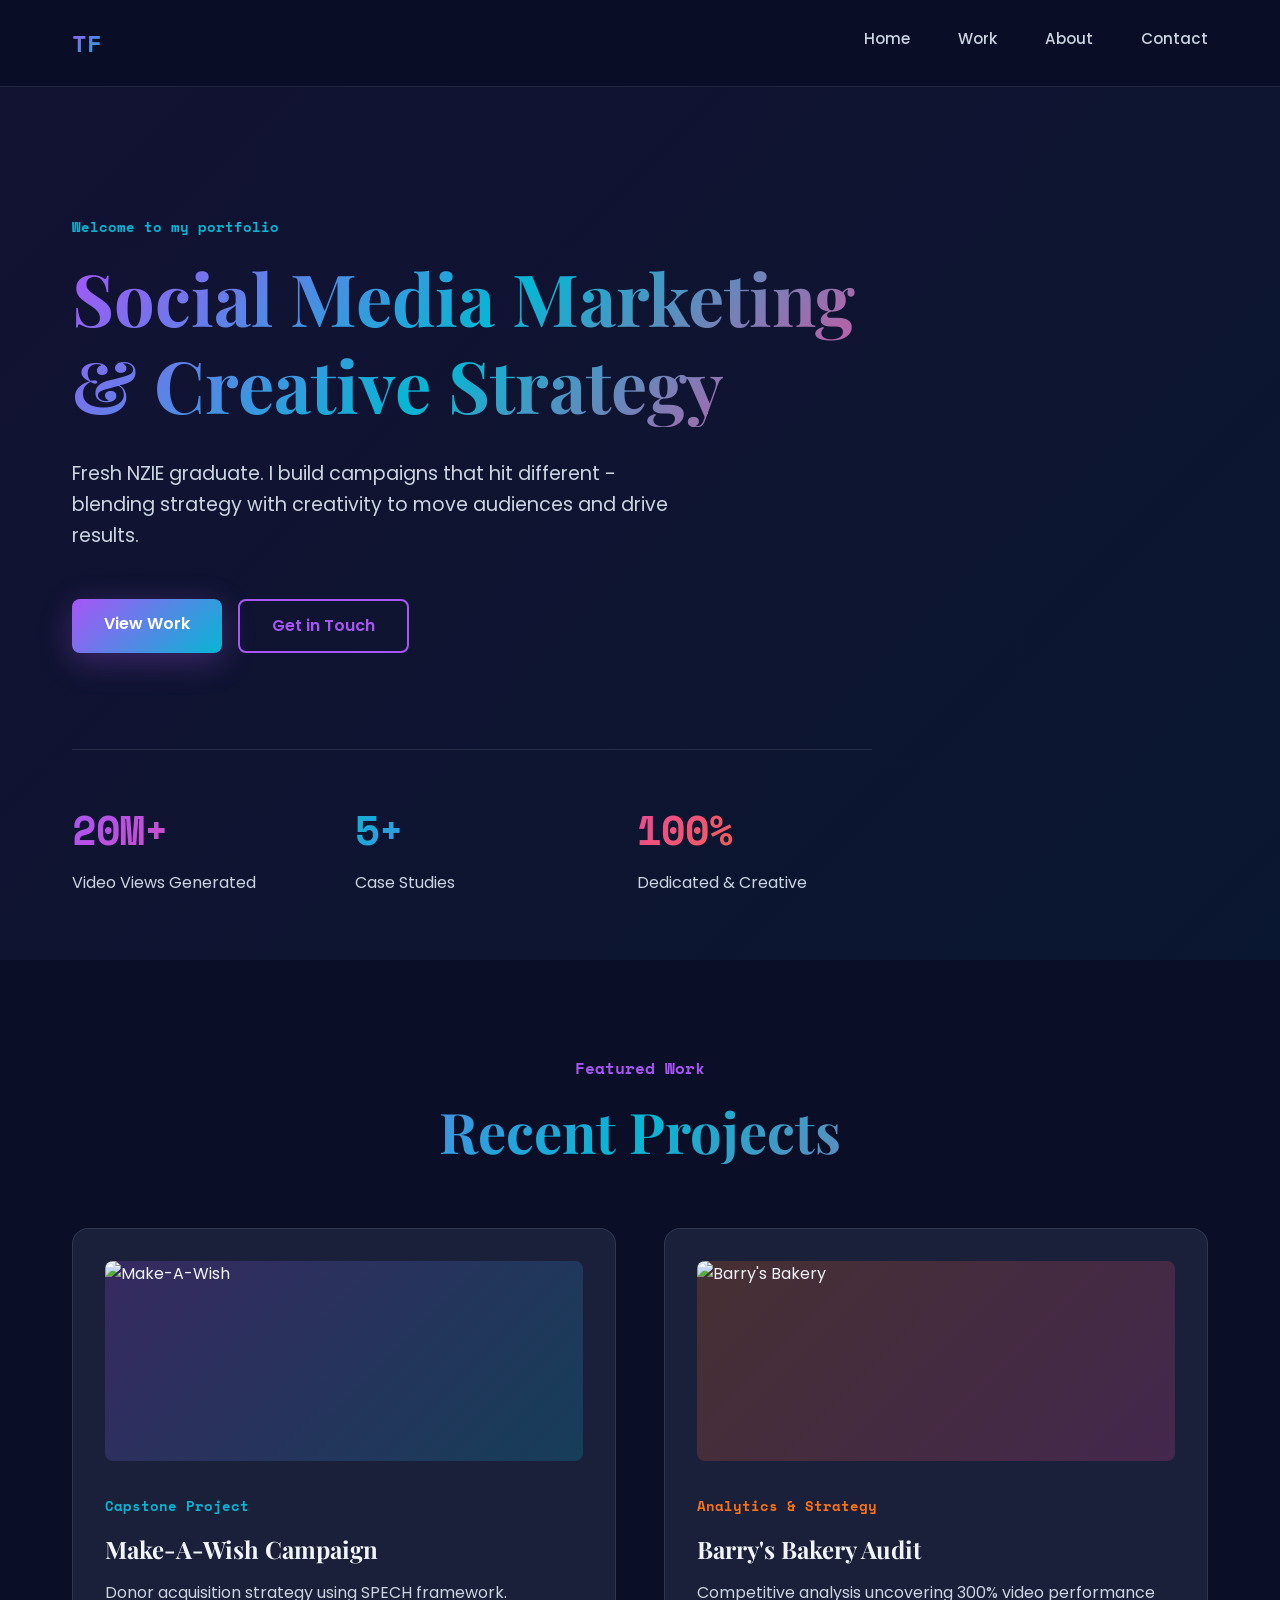
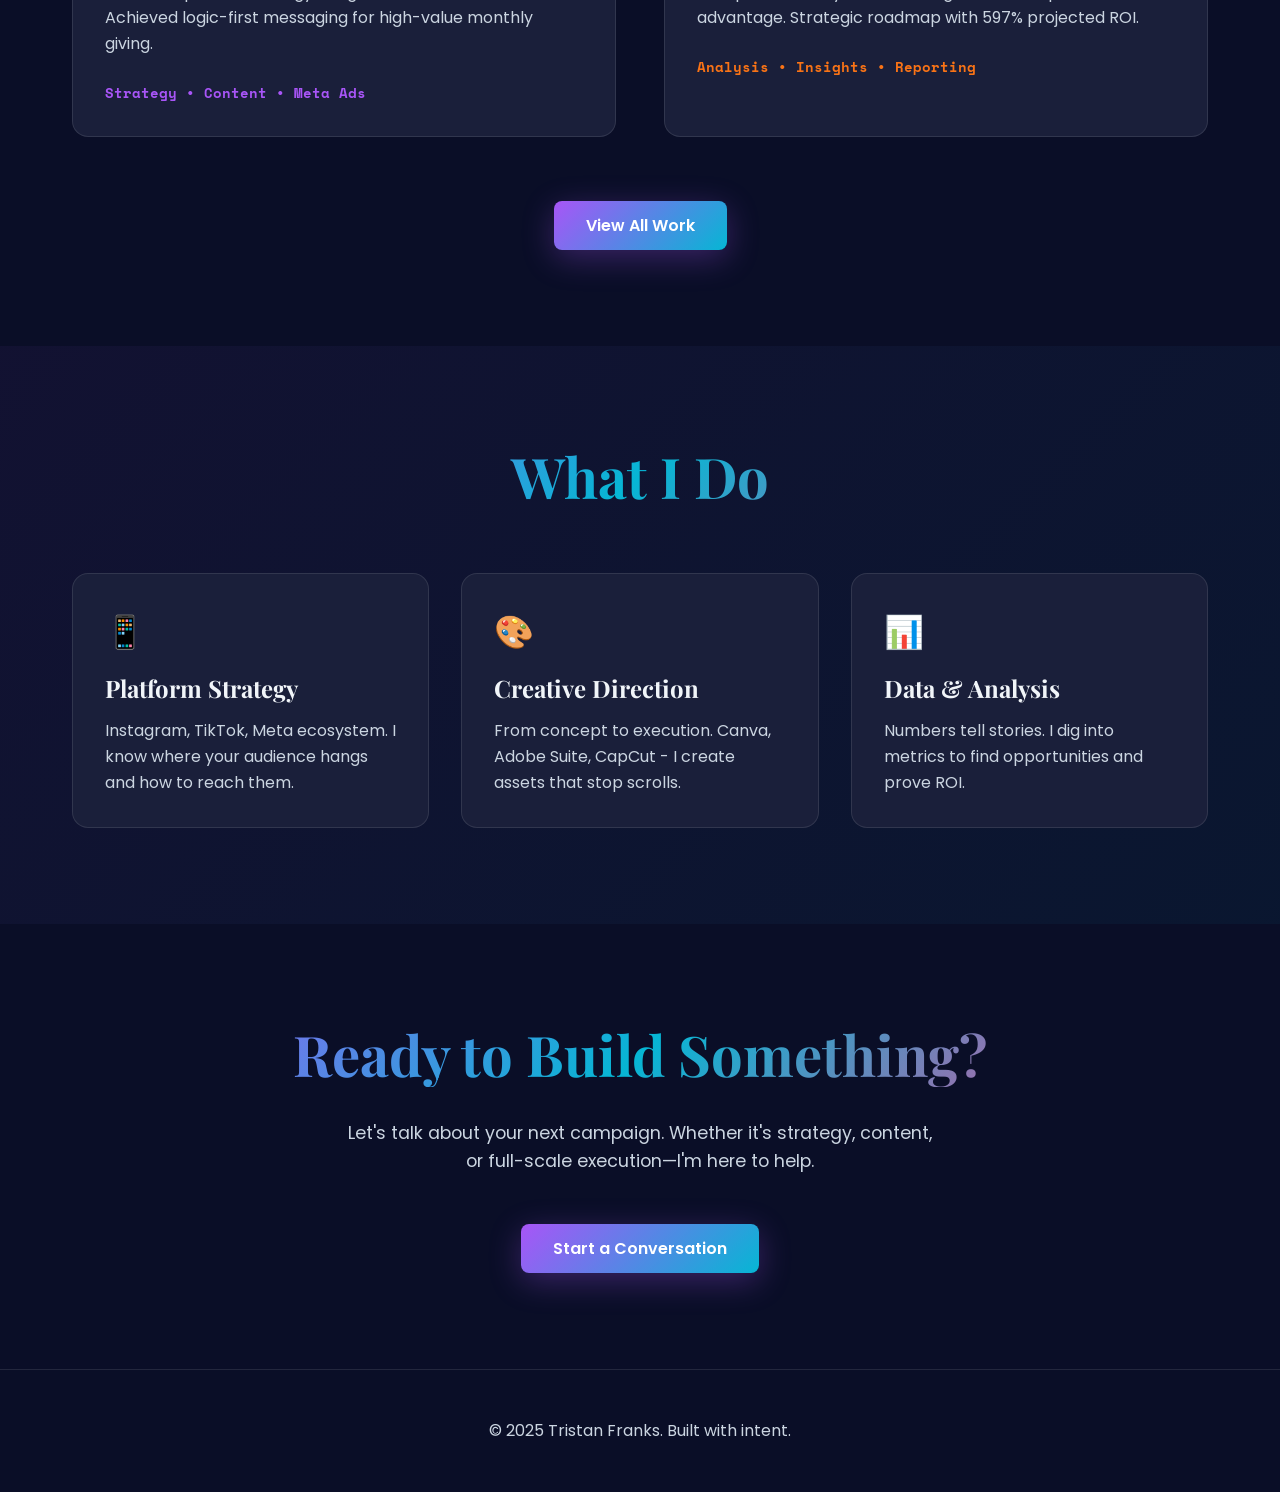
==== index.html @ c249c8f6 "Add files via upload" ====
<!DOCTYPE html>
<html lang="en">
<head>
    <meta charset="UTF-8">
    <meta name="viewport" content="width=device-width, initial-scale=1.0">
    <title>Tristan Franks | Social Media Marketing</title>
    <link rel="stylesheet" href="style.css">
</head>
<body>
    <!-- Navigation -->
    <nav>
        <div class="container">
            <a href="index.html" class="logo">TF</a>
            <ul>
                <li>
                    <a href="index.html">Home</a>
                    <ul class="dropdown">
                        <li><a href="index.html#featured">Featured Work</a></li>
                        <li><a href="index.html#skills">What I Do</a></li>
                    </ul>
                </li>
                <li>
                    <a href="portfolio.html">Work</a>
                    <ul class="dropdown">
                        <li><a href="portfolio.html#maaw">Make-A-Wish</a></li>
                        <li><a href="portfolio.html#barrys">Barry's Bakery</a></li>
                        <li><a href="portfolio.html#design">Design Work</a></li>
                    </ul>
                </li>
                <li>
                    <a href="about.html">About</a>
                    <ul class="dropdown">
                        <li><a href="about.html#whoistristan">Who I Am</a></li>
                        <li><a href="about.html#skills">Skills & Tools</a></li>
                        <li><a href="about.html#background">Background</a></li>
                    </ul>
                </li>
                <li><a href="contact.html">Contact</a></li>
            </ul>
        </div>
    </nav>

    <!-- Hero Section -->
    <section class="hero">
        <div class="container">
            <div class="hero-content">
                <div class="fade-in">
                    <p class="mono" style="color: var(--accent-cyan); margin-bottom: 1rem; font-size: 0.9rem;">Welcome to my portfolio</p>
                    <h1 class="gradient-text" style="margin-bottom: 2rem;">
                        Social Media Marketing<br>& Creative Strategy
                    </h1>
                </div>
                
                <div class="fade-in" style="animation-delay: 0.2s;">
                    <p style="font-size: 1.2rem; color: var(--text-secondary); max-width: 600px; margin-bottom: 3rem;">
                        Fresh NZIE graduate. I build campaigns that hit different - blending strategy with creativity to move audiences and drive results.
                    </p>
                </div>

                <div class="fade-in" style="animation-delay: 0.4s;">
                    <div style="display: flex; gap: 1rem;">
                        <a href="portfolio.html" class="btn btn-primary">View Work</a>
                        <a href="contact.html" class="btn btn-secondary">Get in Touch</a>
                    </div>
                </div>

                <div class="hero-stats" style="margin-top: 6rem; display: grid; grid-template-columns: repeat(3, 1fr); gap: 3rem; padding-top: 3rem; border-top: 1px solid var(--border-color);">
                    <div>
                        <p class="mono" style="font-size: 2.5rem; background: linear-gradient(135deg, var(--accent-purple), var(--accent-pink)); -webkit-background-clip: text; -webkit-text-fill-color: transparent; background-clip: text;">20M+</p>
                        <p style="color: var(--text-secondary); margin-top: 0.5rem;">Video Views Generated</p>
                    </div>
                    <div>
                        <p class="mono" style="font-size: 2.5rem; background: linear-gradient(135deg, var(--accent-cyan), var(--accent-purple)); -webkit-background-clip: text; -webkit-text-fill-color: transparent; background-clip: text;">5+</p>
                        <p style="color: var(--text-secondary); margin-top: 0.5rem;">Case Studies</p>
                    </div>
                    <div>
                        <p class="mono" style="font-size: 2.5rem; background: linear-gradient(135deg, var(--accent-pink), var(--accent-orange)); -webkit-background-clip: text; -webkit-text-fill-color: transparent; background-clip: text;">100%</p>
                        <p style="color: var(--text-secondary); margin-top: 0.5rem;">Dedicated & Creative</p>
                    </div>
                </div>
            </div>
        </div>
    </section>

    <!-- Featured Work -->
    <section class="featured" id="featured">
        <div class="container">
            <div style="text-align: center; margin-bottom: 4rem;">
                <p class="mono" style="color: var(--accent-purple); margin-bottom: 1rem;">Featured Work</p>
                <h2 class="gradient-text">Recent Projects</h2>
            </div>

            <div class="grid grid-2" style="gap: 3rem;">
                <!-- Make-A-Wish Card -->
                <a href="portfolio.html" class="card work-card" style="text-decoration: none; color: inherit; cursor: pointer;">
                    <div style="width: 100%; height: 200px; background: linear-gradient(135deg, rgba(168, 85, 247, 0.2), rgba(6, 182, 212, 0.2)); border-radius: 0.5rem; margin-bottom: 2rem; display: flex; align-items: center; justify-content: center;">
                        <img src="https://i.imgur.com/dG0me8z.jpg" alt="Make-A-Wish" style="width: 100%; height: 100%; object-fit: cover; border-radius: 0.5rem;">
                    </div>
                    <span class="mono" style="color: var(--accent-cyan); font-size: 0.9rem;">Capstone Project</span>
                    <h3 style="margin: 1rem 0;">Make-A-Wish Campaign</h3>
                    <p style="color: var(--text-secondary); margin-bottom: 1.5rem;">Donor acquisition strategy using SPECH framework. Achieved logic-first messaging for high-value monthly giving.</p>
                    <p class="mono" style="color: var(--accent-purple); font-size: 0.9rem;">Strategy • Content • Meta Ads</p>
                </a>

                <!-- Barry's Bakery Card -->
                <a href="portfolio.html" class="card work-card" style="text-decoration: none; color: inherit; cursor: pointer;">
                    <div style="width: 100%; height: 200px; background: linear-gradient(135deg, rgba(249, 115, 22, 0.2), rgba(236, 72, 153, 0.2)); border-radius: 0.5rem; margin-bottom: 2rem; display: flex; align-items: center; justify-content: center;">
                        <img src="https://i.imgur.com/HfCB7Vl.jpg" alt="Barry's Bakery" style="width: 100%; height: 100%; object-fit: cover; border-radius: 0.5rem;">
                    </div>
                    <span class="mono" style="color: var(--accent-orange); font-size: 0.9rem;">Analytics & Strategy</span>
                    <h3 style="margin: 1rem 0;">Barry's Bakery Audit</h3>
                    <p style="color: var(--text-secondary); margin-bottom: 1.5rem;">Competitive analysis uncovering 300% video performance advantage. Strategic roadmap with 597% projected ROI.</p>
                    <p class="mono" style="color: var(--accent-orange); font-size: 0.9rem;">Analysis • Insights • Reporting</p>
                </a>
            </div>

            <div style="text-align: center; margin-top: 4rem;">
                <a href="portfolio.html" class="btn btn-primary">View All Work</a>
            </div>
        </div>
    </section>

    <!-- Skills Preview -->
    <section class="skills-preview" id="skills">
        <div class="container">
            <h2 class="gradient-text" style="margin-bottom: 4rem; text-align: center;">What I Do</h2>
            
            <div class="grid grid-3" style="gap: 2rem;">
                <div class="card">
                    <p class="mono" style="color: var(--accent-purple); margin-bottom: 1rem; font-size: 2rem;">📱</p>
                    <h3>Platform Strategy</h3>
                    <p style="color: var(--text-secondary); margin-top: 1rem;">Instagram, TikTok, Meta ecosystem. I know where your audience hangs and how to reach them.</p>
                </div>
                <div class="card">
                    <p class="mono" style="color: var(--accent-cyan); margin-bottom: 1rem; font-size: 2rem;">🎨</p>
                    <h3>Creative Direction</h3>
                    <p style="color: var(--text-secondary); margin-top: 1rem;">From concept to execution. Canva, Adobe Suite, CapCut - I create assets that stop scrolls.</p>
                </div>
                <div class="card">
                    <p class="mono" style="color: var(--accent-pink); margin-bottom: 1rem; font-size: 2rem;">📊</p>
                    <h3>Data & Analysis</h3>
                    <p style="color: var(--text-secondary); margin-top: 1rem;">Numbers tell stories. I dig into metrics to find opportunities and prove ROI.</p>
                </div>
            </div>
        </div>
    </section>

    <!-- CTA Section -->
    <section class="cta" style="padding: 6rem 0;">
        <div class="container" style="text-align: center;">
            <h2 class="gradient-text" style="margin-bottom: 2rem;">Ready to Build Something?</h2>
            <p style="font-size: 1.1rem; color: var(--text-secondary); margin-bottom: 3rem; max-width: 600px; margin-left: auto; margin-right: auto;">
                Let's talk about your next campaign. Whether it's strategy, content, or full-scale execution—I'm here to help.
            </p>
            <a href="contact.html" class="btn btn-primary">Start a Conversation</a>
        </div>
    </section>

    <!-- Footer -->
    <footer style="border-top: 1px solid var(--border-color); padding: 3rem 0; text-align: center; color: var(--text-secondary);">
        <div class="container">
            <p>© 2025 Tristan Franks. Built with intent.</p>
        </div>
    </footer>

    <style>
        .hero {
            padding: 8rem 0 4rem;
        }

        .hero-content {
            max-width: 800px;
        }

        .work-card {
            transition: all 0.3s ease;
        }

        .work-card:hover {
            transform: translateY(-12px);
        }

        /* Dropdown menu styling */
        nav ul > li {
            position: relative;
            padding-bottom: 0.5rem;
        }

        nav .dropdown {
            position: absolute;
            top: 100%;
            left: 0;
            background: var(--dark-secondary);
            border: 1px solid var(--border-color);
            border-radius: 0.5rem;
            width: 150px;
            list-style: none;
            padding: 0;
            margin: 0;
            opacity: 0;
            visibility: hidden;
            transition: all 0.3s ease;
            z-index: 100;
            pointer-events: none;
            display: flex !important;
            flex-direction: column !important;
            gap: 0 !important;
            line-height: 1;
        }

        nav .dropdown li {
            display: block !important;
            width: 100% !important;
            margin: 0 !important;
            padding: 0 !important;
        }

        nav ul > li:hover .dropdown {
            opacity: 1;
            visibility: visible;
            pointer-events: auto;
        }

        nav .dropdown a {
            display: block;
            margin: 0;
            line-height: 1;
            padding: 0.35rem 0.75rem;
            color: var(--text-secondary);
            text-decoration: none;
            transition: all 0.3s ease;
            font-size: 0.9rem;
        }

        nav .dropdown a:hover {
            color: var(--text-primary);
            background: rgba(168, 85, 247, 0.1);
            padding-left: 1rem;
        }

        @media (max-width: 768px) {
            .hero {
                padding: 4rem 0 2rem;
            }

            .hero-stats {
                grid-template-columns: 1fr !important;
            }
        }
    </style>
</body>
</html>
---- style.css ----
@import url('https://fonts.googleapis.com/css2?family=Playfair+Display:wght@400;700;900&family=Space+Mono:wght@400;700&family=Poppins:wght@300;400;500;600;700&display=swap');

* {
    margin: 0;
    padding: 0;
    box-sizing: border-box;
}

:root {
    --dark-bg: #0a0e27;
    --dark-secondary: #1a1f3a;
    --accent-purple: #a855f7;
    --accent-cyan: #06b6d4;
    --accent-pink: #ec4899;
    --accent-orange: #f97316;
    --text-primary: #f1f5f9;
    --text-secondary: #cbd5e1;
    --border-color: rgba(255, 255, 255, 0.1);
}

html {
    scroll-behavior: smooth;
}

body {
    font-family: 'Poppins', sans-serif;
    background-color: var(--dark-bg);
    color: var(--text-primary);
    line-height: 1.6;
    overflow-x: hidden;
}

/* Typography */
h1, h2, h3 {
    font-family: 'Playfair Display', serif;
    font-weight: 700;
    line-height: 1.2;
}

h1 {
    font-size: clamp(2.5rem, 8vw, 4.5rem);
}

h2 {
    font-size: clamp(2rem, 5vw, 3.5rem);
}

h3 {
    font-size: 1.5rem;
}

.mono {
    font-family: 'Space Mono', monospace;
    font-weight: 700;
}

/* Navigation */
nav {
    position: sticky;
    top: 0;
    z-index: 1000;
    background: rgba(10, 14, 39, 0.8);
    backdrop-filter: blur(10px);
    border-bottom: 1px solid var(--border-color);
    padding: 1.5rem 0;
}

nav .container {
    max-width: 1200px;
    margin: 0 auto;
    padding: 0 2rem;
    display: flex;
    justify-content: space-between;
    align-items: center;
}

.logo {
    font-family: 'Space Mono', monospace;
    font-size: 1.5rem;
    font-weight: 700;
    background: linear-gradient(135deg, var(--accent-purple), var(--accent-cyan));
    -webkit-background-clip: text;
    -webkit-text-fill-color: transparent;
    background-clip: text;
    text-decoration: none;
}

nav ul {
    display: flex;
    list-style: none;
    gap: 3rem;
}

nav a {
    color: var(--text-secondary);
    text-decoration: none;
    font-size: 0.95rem;
    font-weight: 500;
    position: relative;
    transition: color 0.3s ease;
}

nav a::after {
    content: '';
    position: absolute;
    bottom: -5px;
    left: 0;
    width: 0;
    height: 2px;
    background: var(--accent-purple);
    transition: width 0.3s ease;
}

nav a:hover {
    color: var(--text-primary);
}

nav a:hover::after {
    width: 100%;
}

.container {
    max-width: 1200px;
    margin: 0 auto;
    padding: 0 2rem;
}

/* Buttons */
.btn {
    display: inline-block;
    padding: 0.75rem 2rem;
    border-radius: 0.5rem;
    text-decoration: none;
    font-weight: 600;
    transition: all 0.3s ease;
    border: none;
    cursor: pointer;
    font-size: 1rem;
}

.btn-primary {
    background: linear-gradient(135deg, var(--accent-purple), var(--accent-cyan));
    color: white;
    box-shadow: 0 8px 32px rgba(168, 85, 247, 0.3);
}

.btn-primary:hover {
    transform: translateY(-3px);
    box-shadow: 0 12px 40px rgba(168, 85, 247, 0.4);
}

.btn-secondary {
    border: 2px solid var(--accent-purple);
    color: var(--accent-purple);
    background: transparent;
}

.btn-secondary:hover {
    background: rgba(168, 85, 247, 0.1);
}

/* Cards */
.card {
    background: var(--dark-secondary);
    border: 1px solid var(--border-color);
    border-radius: 1rem;
    padding: 2rem;
    transition: all 0.3s ease;
    overflow: hidden;
    position: relative;
}

.card::before {
    content: '';
    position: absolute;
    top: 0;
    left: -100%;
    width: 100%;
    height: 100%;
    background: linear-gradient(90deg, transparent, rgba(168, 85, 247, 0.1), transparent);
    transition: left 0.5s ease;
}

.card:hover {
    border-color: var(--accent-purple);
    transform: translateY(-8px);
}

.card:hover::before {
    left: 100%;
}

.card > * {
    position: relative;
    z-index: 1;
}

/* Section Spacing */
section {
    padding: 6rem 0;
}

section:nth-child(even) {
    background: linear-gradient(135deg, rgba(168, 85, 247, 0.05), rgba(6, 182, 212, 0.05));
}

/* Gradient Text */
.gradient-text {
    background: linear-gradient(135deg, var(--accent-purple), var(--accent-cyan), var(--accent-pink));
    -webkit-background-clip: text;
    -webkit-text-fill-color: transparent;
    background-clip: text;
}

/* Animations */
@keyframes fadeInUp {
    from {
        opacity: 0;
        transform: translateY(30px);
    }
    to {
        opacity: 1;
        transform: translateY(0);
    }
}

@keyframes slideInRight {
    from {
        opacity: 0;
        transform: translateX(50px);
    }
    to {
        opacity: 1;
        transform: translateX(0);
    }
}

@keyframes float {
    0%, 100% {
        transform: translateY(0px);
    }
    50% {
        transform: translateY(-20px);
    }
}

.fade-in {
    animation: fadeInUp 0.6s ease-out forwards;
}

.slide-in {
    animation: slideInRight 0.6s ease-out forwards;
}

.float {
    animation: float 3s ease-in-out infinite;
}

/* Responsive */
@media (max-width: 768px) {
    nav ul {
        gap: 1.5rem;
    }

    h1 {
        font-size: 2.5rem;
    }

    h2 {
        font-size: 1.75rem;
    }

    section {
        padding: 3rem 0;
    }

    .container {
        padding: 0 1rem;
    }
}

/* Utilities */
.text-center {
    text-align: center;
}

.mt-4 {
    margin-top: 2rem;
}

.mt-6 {
    margin-top: 4rem;
}

.mb-4 {
    margin-bottom: 2rem;
}

.mb-6 {
    margin-bottom: 4rem;
}

.gap-2 {
    gap: 1rem;
}

.gap-4 {
    gap: 2rem;
}

.flex {
    display: flex;
}

.flex-col {
    flex-direction: column;
}

.items-center {
    align-items: center;
}

.justify-center {
    justify-content: center;
}

.justify-between {
    justify-content: space-between;
}

.grid {
    display: grid;
}

.grid-2 {
    grid-template-columns: repeat(auto-fit, minmax(300px, 1fr));
}

.grid-3 {
    grid-template-columns: repeat(auto-fit, minmax(250px, 1fr));
}
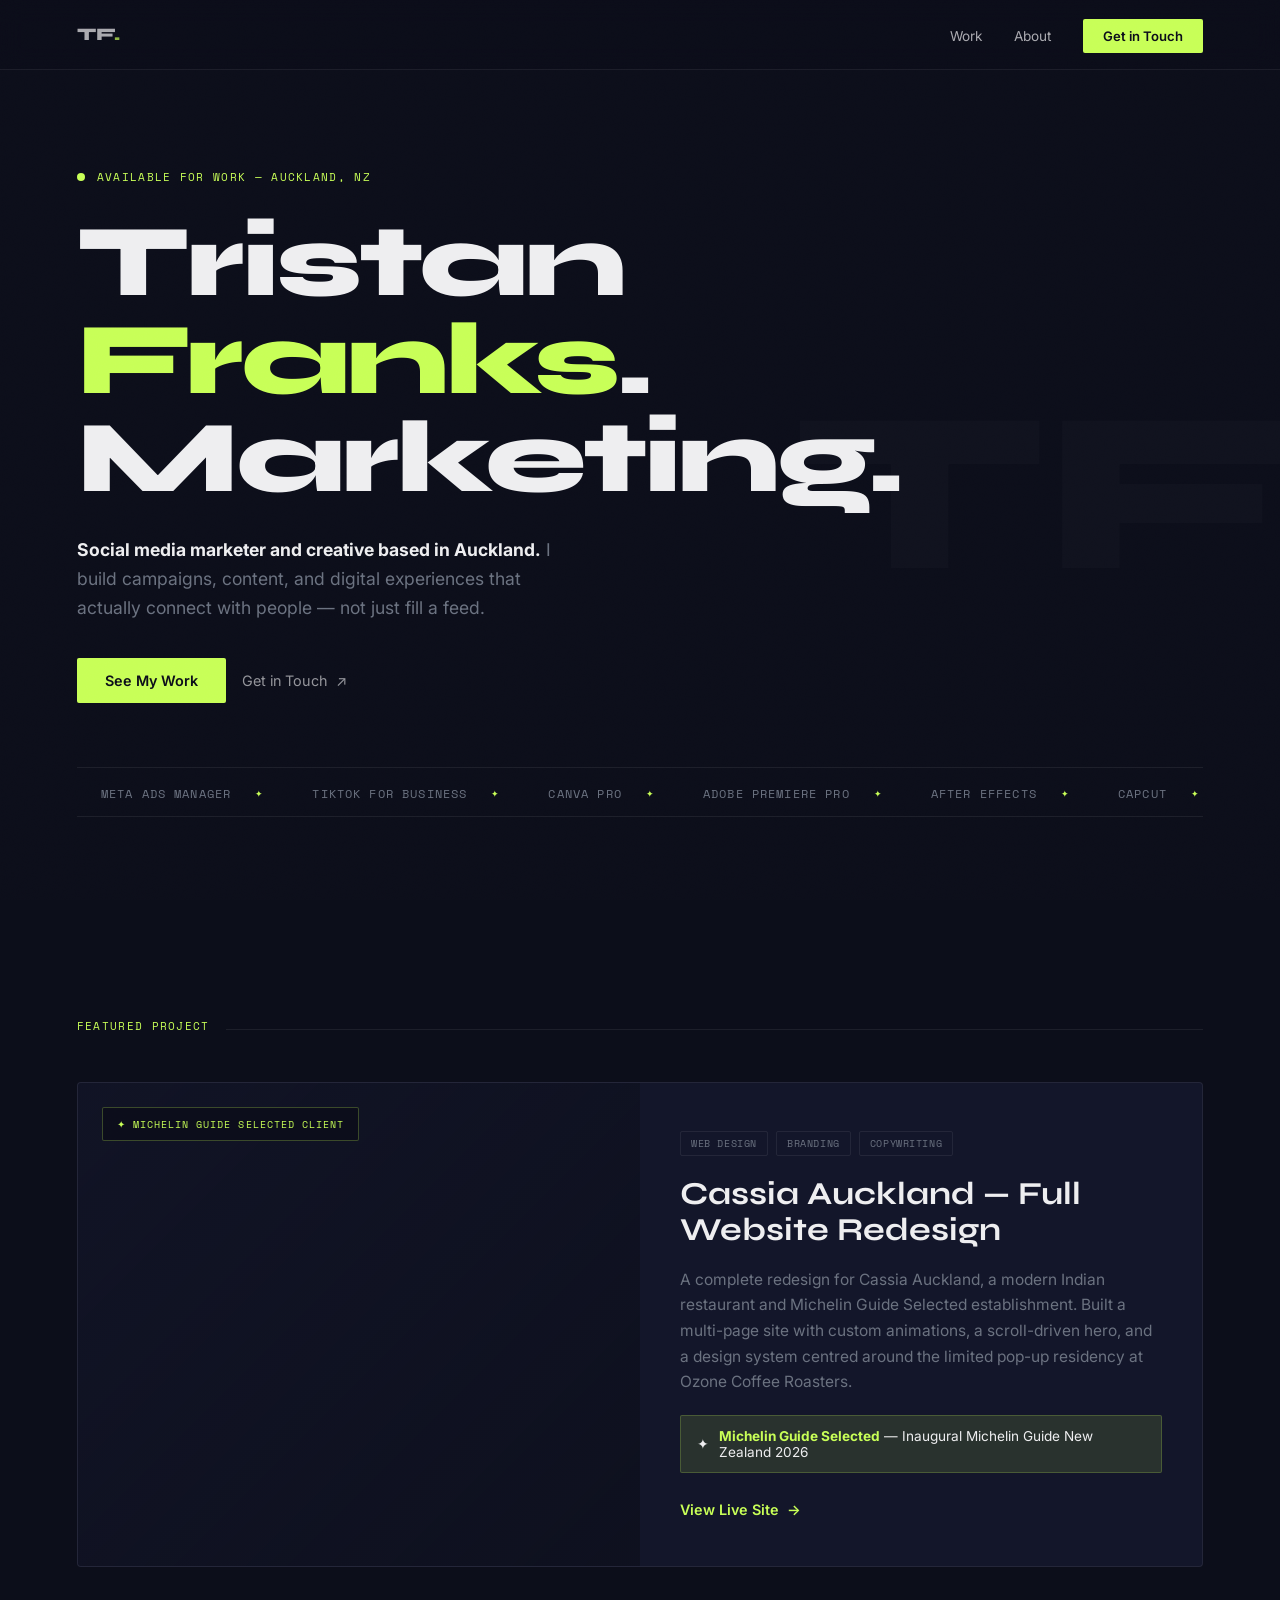
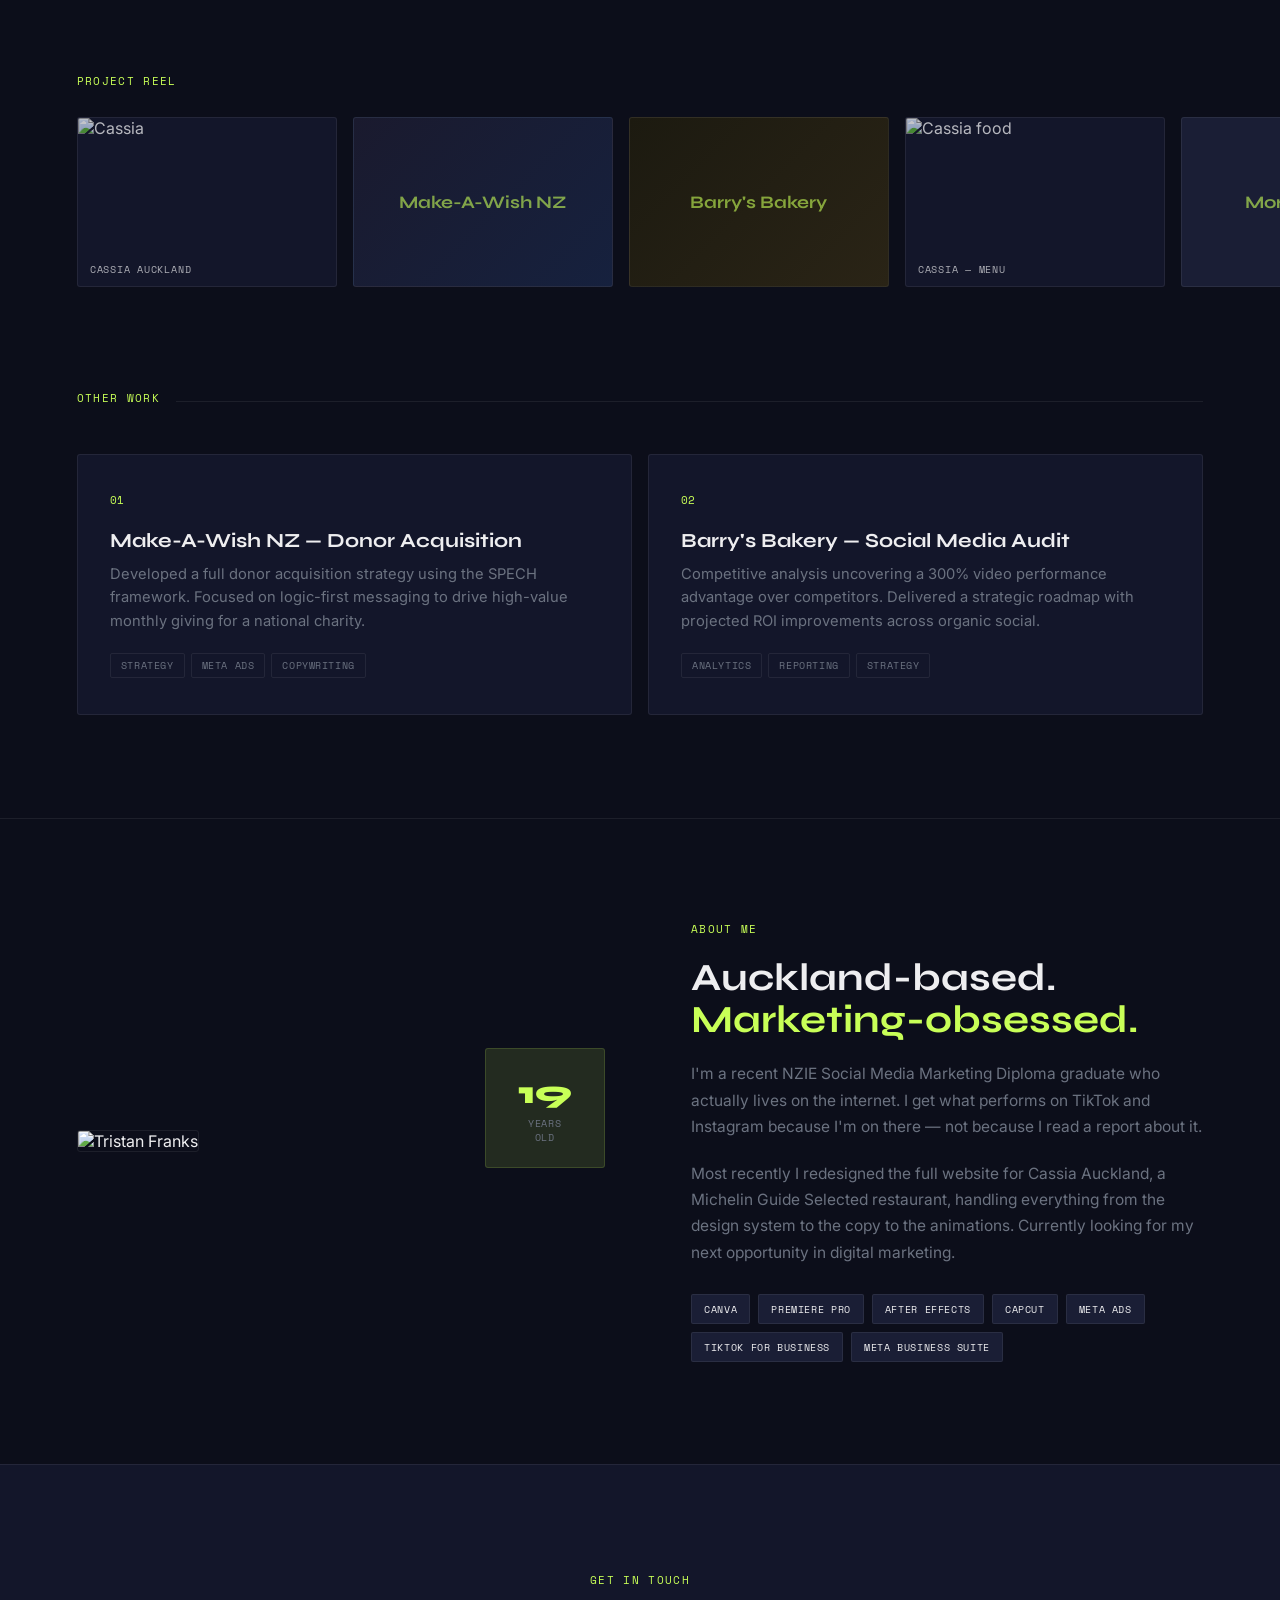
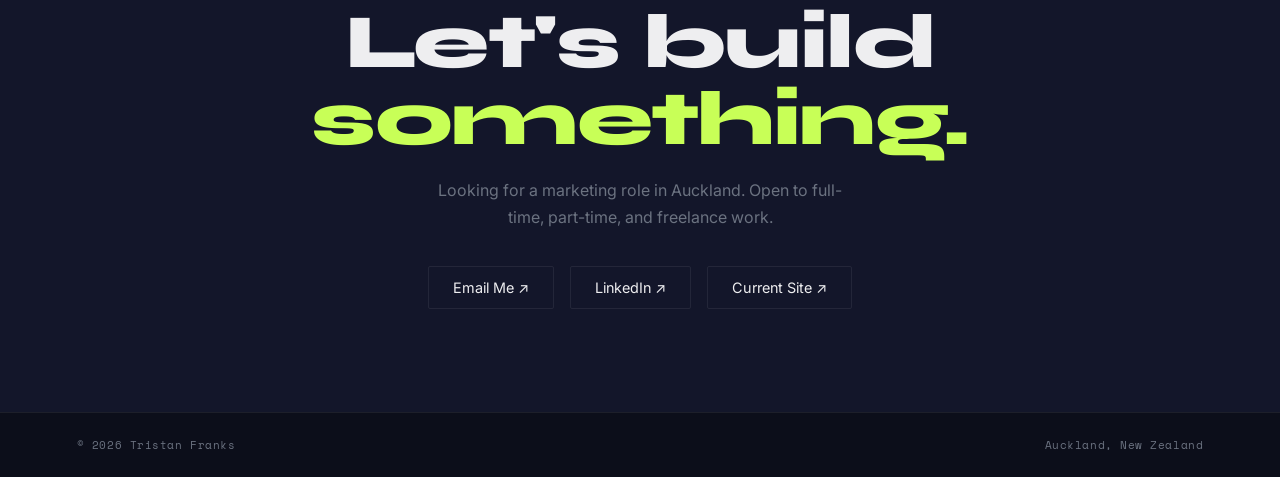
==== commit e3f95d12: "Update index.html" ====
--- a/index.html
+++ b/index.html
@@ -1,252 +1,630 @@
 <!DOCTYPE html>
 <html lang="en">
 <head>
-    <meta charset="UTF-8">
-    <meta name="viewport" content="width=device-width, initial-scale=1.0">
-    <title>Tristan Franks | Social Media Marketing</title>
-    <link rel="stylesheet" href="style.css">
+<meta charset="UTF-8">
+<meta name="viewport" content="width=device-width, initial-scale=1.0">
+<title>Tristan Franks — Social Media & Creative Marketing</title>
+<link rel="preconnect" href="https://fonts.googleapis.com">
+<link href="https://fonts.googleapis.com/css2?family=Syne:wght@400;500;600;700;800&family=Inter:wght@400;500;600&family=Space+Mono:wght@400;700&display=swap" rel="stylesheet">
+<style>
+  :root{
+    --ink:#0C0E1A;
+    --surface:#13162A;
+    --surface-2:#1A1E35;
+    --lime:#C8FF57;
+    --lime-dim:rgba(200,255,87,0.12);
+    --text:#EEEEF0;
+    --muted:#6B7280;
+    --border:rgba(255,255,255,0.07);
+  }
+
+  *{margin:0;padding:0;box-sizing:border-box;}
+  html{scroll-behavior:smooth;}
+  body{
+    background:var(--ink);
+    color:var(--text);
+    font-family:'Inter',sans-serif;
+    -webkit-font-smoothing:antialiased;
+    overflow-x:hidden;
+  }
+
+  /* GRAIN */
+  .grain{
+    position:fixed;inset:0;pointer-events:none;z-index:100;opacity:0.03;mix-blend-mode:overlay;
+    background-image:url("data:image/svg+xml,%3Csvg xmlns='http://www.w3.org/2000/svg' width='120' height='120'%3E%3Cfilter id='n'%3E%3CfeTurbulence type='fractalNoise' baseFrequency='0.9' numOctaves='2' stitchTiles='stitch'/%3E%3C/filter%3E%3Crect width='100%25' height='100%25' filter='url(%23n)'/%3E%3C/svg%3E");
+  }
+
+  /* UTILS */
+  .label{
+    font-family:'Space Mono',monospace;
+    font-size:0.68rem;
+    letter-spacing:0.12em;
+    text-transform:uppercase;
+    color:var(--lime);
+  }
+  .reveal{opacity:0;transform:translateY(20px);transition:opacity 0.8s ease,transform 0.8s ease;}
+  .reveal.is-visible{opacity:1;transform:translateY(0);}
+
+  /* NAV */
+  nav{
+    display:flex;justify-content:space-between;align-items:center;
+    padding:24px 6vw;
+    position:sticky;top:0;z-index:50;
+    background:rgba(12,14,26,0.85);
+    backdrop-filter:blur(12px);
+    border-bottom:1px solid var(--border);
+  }
+  .nav-logo{
+    font-family:'Syne',sans-serif;
+    font-weight:800;
+    font-size:1.1rem;
+    letter-spacing:-0.01em;
+    color:var(--text);
+    text-decoration:none;
+  }
+  .nav-logo span{color:var(--lime);}
+  nav ul{list-style:none;display:flex;gap:32px;align-items:center;}
+  nav a{color:var(--text);text-decoration:none;font-size:0.85rem;opacity:0.7;transition:opacity 0.2s;}
+  nav a:hover{opacity:1;}
+  .nav-cta{
+    background:var(--lime);color:var(--ink);
+    padding:9px 20px;border-radius:2px;
+    font-weight:600;font-size:0.82rem;
+    opacity:1 !important;
+    transition:transform 0.2s ease, box-shadow 0.2s ease;
+  }
+  .nav-cta:hover{transform:translateY(-2px);box-shadow:0 8px 24px rgba(200,255,87,0.25);}
+
+  /* HAMBURGER */
+  .hamburger{display:none;flex-direction:column;gap:5px;background:none;border:none;cursor:pointer;padding:4px;z-index:60;}
+  .hamburger span{display:block;width:22px;height:2px;background:var(--text);border-radius:2px;transition:transform 0.3s ease,opacity 0.3s ease;}
+  .hamburger.is-open span:nth-child(1){transform:translateY(7px) rotate(45deg);}
+  .hamburger.is-open span:nth-child(2){opacity:0;}
+  .hamburger.is-open span:nth-child(3){transform:translateY(-7px) rotate(-45deg);}
+  .mobile-nav{
+    display:none;position:fixed;inset:0;background:var(--ink);z-index:55;
+    flex-direction:column;align-items:center;justify-content:center;gap:28px;
+    opacity:0;transition:opacity 0.3s ease;pointer-events:none;
+  }
+  .mobile-nav.is-open{opacity:1;pointer-events:auto;}
+  .mobile-nav a{font-family:'Syne',sans-serif;font-size:2.2rem;font-weight:700;color:var(--text);text-decoration:none;transition:color 0.2s;}
+  .mobile-nav a:hover{color:var(--lime);}
+  .mobile-nav .m-cta{background:var(--lime);color:var(--ink);padding:14px 36px;border-radius:2px;font-size:1rem;margin-top:12px;}
+
+  /* HERO */
+  .hero{
+    min-height:94vh;
+    display:flex;flex-direction:column;justify-content:center;
+    padding:0 6vw;
+    position:relative;
+    overflow:hidden;
+  }
+  .hero-bg-text{
+    position:absolute;
+    right:-2vw;top:50%;transform:translateY(-50%);
+    font-family:'Syne',sans-serif;
+    font-weight:800;
+    font-size:clamp(8rem,18vw,22rem);
+    line-height:1;
+    color:rgba(255,255,255,0.018);
+    pointer-events:none;
+    user-select:none;
+    white-space:nowrap;
+  }
+  .hero-inner{max-width:900px;position:relative;z-index:2;}
+  .hero-eyebrow{display:flex;align-items:center;gap:12px;margin-bottom:28px;}
+  .hero-dot{width:8px;height:8px;border-radius:50%;background:var(--lime);animation:pulse 2s ease-in-out infinite;}
+  @keyframes pulse{0%,100%{opacity:1;transform:scale(1);}50%{opacity:0.5;transform:scale(0.8);}}
+  .hero h1{
+    font-family:'Syne',sans-serif;
+    font-weight:800;
+    font-size:clamp(3rem,8vw,7rem);
+    line-height:0.96;
+    letter-spacing:-0.03em;
+  }
+  .hero h1 .highlight{
+    color:var(--lime);
+    position:relative;
+    display:inline-block;
+  }
+  .hero-sub{
+    margin-top:28px;
+    font-size:1.1rem;
+    color:var(--muted);
+    max-width:480px;
+    line-height:1.65;
+  }
+  .hero-sub strong{color:var(--text);}
+  .hero-actions{display:flex;gap:16px;margin-top:36px;flex-wrap:wrap;align-items:center;}
+  .btn-primary{
+    background:var(--lime);color:var(--ink);
+    padding:14px 28px;border-radius:2px;
+    font-weight:600;font-size:0.9rem;
+    text-decoration:none;
+    transition:transform 0.2s,box-shadow 0.2s;
+    display:inline-block;
+  }
+  .btn-primary:hover{transform:translateY(-2px);box-shadow:0 12px 28px rgba(200,255,87,0.25);}
+  .btn-ghost{
+    color:var(--text);text-decoration:none;
+    font-size:0.9rem;opacity:0.6;
+    display:inline-flex;align-items:center;gap:8px;
+    transition:opacity 0.2s;
+  }
+  .btn-ghost:hover{opacity:1;}
+  .btn-ghost::after{content:"↗";}
+
+  /* TOOLS TICKER */
+  .ticker{
+    margin-top:64px;
+    border-top:1px solid var(--border);
+    border-bottom:1px solid var(--border);
+    padding:14px 0;
+    overflow:hidden;
+  }
+  .ticker-track{display:inline-flex;animation:ticker 22s linear infinite;}
+  .ticker span{
+    font-family:'Space Mono',monospace;
+    font-size:0.72rem;letter-spacing:0.1em;text-transform:uppercase;
+    color:var(--muted);padding:0 24px;
+    display:inline-flex;align-items:center;gap:24px;
+    white-space:nowrap;
+  }
+  .ticker span::after{content:"✦";color:var(--lime);font-size:0.55rem;}
+  @keyframes ticker{from{transform:translateX(0);}to{transform:translateX(-50%);}}
+
+  /* FEATURED CASSIA */
+  .featured{padding:8vw 6vw;}
+  .section-head{display:flex;align-items:baseline;gap:16px;margin-bottom:48px;}
+  .section-head h2{font-family:'Syne',sans-serif;font-weight:700;font-size:clamp(1.4rem,2.5vw,2rem);}
+  .section-rule{flex:1;height:1px;background:var(--border);}
+
+  .cassia-card{
+    display:grid;grid-template-columns:1fr 1fr;gap:0;
+    background:var(--surface);border-radius:4px;
+    border:1px solid var(--border);
+    overflow:hidden;
+    transition:transform 0.3s ease,box-shadow 0.3s ease;
+  }
+  .cassia-card:hover{transform:translateY(-4px);box-shadow:0 24px 48px rgba(0,0,0,0.4);}
+  .cassia-preview{
+    position:relative;
+    background:
+      linear-gradient(135deg,rgba(12,14,26,0.3),rgba(12,14,26,0.7)),
+      url('https://images.squarespace-cdn.com/content/v1/6a0811fd6016d76237fa5d41/446c0d2b-7b5f-47e5-95f0-02f51c3871f2/Cassia+%28High+Res%29-122.jpg') center/cover no-repeat;
+    min-height:460px;
+  }
+  .cassia-badge{
+    position:absolute;top:24px;left:24px;
+    background:rgba(12,14,26,0.85);
+    backdrop-filter:blur(8px);
+    border:1px solid rgba(200,255,87,0.25);
+    padding:8px 14px;border-radius:2px;
+    font-family:'Space Mono',monospace;
+    font-size:0.65rem;letter-spacing:0.1em;text-transform:uppercase;
+    color:var(--lime);
+  }
+  .cassia-info{
+    padding:48px 40px;
+    display:flex;flex-direction:column;justify-content:center;gap:20px;
+  }
+  .cassia-info .project-type{display:flex;gap:8px;flex-wrap:wrap;}
+  .tag{
+    font-family:'Space Mono',monospace;font-size:0.62rem;
+    letter-spacing:0.06em;text-transform:uppercase;
+    border:1px solid var(--border);
+    padding:4px 10px;border-radius:2px;
+    color:var(--muted);
+  }
+  .cassia-info h3{
+    font-family:'Syne',sans-serif;font-weight:700;
+    font-size:clamp(1.6rem,2.5vw,2.2rem);
+    line-height:1.1;
+  }
+  .cassia-info p{color:var(--muted);line-height:1.65;font-size:0.97rem;}
+  .cassia-info .michelin-note{
+    display:flex;align-items:center;gap:10px;
+    padding:12px 16px;
+    background:var(--lime-dim);
+    border:1px solid rgba(200,255,87,0.2);
+    border-radius:2px;
+    font-size:0.85rem;
+  }
+  .cassia-info .michelin-note strong{color:var(--lime);}
+  .project-link{
+    display:inline-flex;align-items:center;gap:8px;
+    color:var(--lime);text-decoration:none;
+    font-weight:600;font-size:0.9rem;
+    margin-top:8px;
+    transition:gap 0.2s ease;
+  }
+  .project-link:hover{gap:14px;}
+  .project-link::after{content:"→";}
+
+  /* REEL STRIP */
+  .reel{
+    padding:0 0 8vw;
+    overflow:hidden;
+  }
+  .reel-head{padding:0 6vw;margin-bottom:28px;}
+  .reel-track{
+    display:flex;gap:16px;
+    animation:reel 28s linear infinite;
+    width:max-content;
+    padding:0 6vw;
+  }
+  .reel-track:hover{animation-play-state:paused;}
+  @keyframes reel{from{transform:translateX(0);}to{transform:translateX(-50%);}}
+  .reel-item{
+    flex-shrink:0;width:260px;height:170px;
+    border-radius:3px;
+    border:1px solid var(--border);
+    background:var(--surface);
+    overflow:hidden;position:relative;
+  }
+  .reel-item img{width:100%;height:100%;object-fit:cover;opacity:0.75;transition:opacity 0.3s;}
+  .reel-item:hover img{opacity:1;}
+  .reel-item .reel-label{
+    position:absolute;bottom:10px;left:12px;
+    font-family:'Space Mono',monospace;
+    font-size:0.6rem;letter-spacing:0.08em;text-transform:uppercase;
+    color:var(--text);opacity:0.7;
+  }
+
+  /* OTHER WORK */
+  .work{padding:0 6vw 8vw;}
+  .work-grid{display:grid;grid-template-columns:1fr 1fr;gap:16px;}
+  .work-card{
+    background:var(--surface);
+    border:1px solid var(--border);
+    border-radius:3px;
+    padding:36px 32px;
+    transition:border-color 0.25s ease,transform 0.25s ease;
+    cursor:default;
+  }
+  .work-card:hover{border-color:rgba(200,255,87,0.2);transform:translateY(-3px);}
+  .work-card .num{
+    font-family:'Space Mono',monospace;
+    font-size:0.7rem;color:var(--lime);
+    display:block;margin-bottom:20px;
+  }
+  .work-card h3{
+    font-family:'Syne',sans-serif;
+    font-weight:700;font-size:1.25rem;
+    margin-bottom:10px;
+  }
+  .work-card p{color:var(--muted);font-size:0.92rem;line-height:1.6;}
+  .work-card .card-tags{display:flex;gap:6px;flex-wrap:wrap;margin-top:20px;}
+
+  /* ABOUT */
+  .about{
+    padding:8vw 6vw;
+    display:grid;grid-template-columns:1fr 1fr;
+    gap:8vw;align-items:center;
+    border-top:1px solid var(--border);
+  }
+  .about-img-wrap{position:relative;}
+  .about-img{
+    width:100%;aspect-ratio:4/5;
+    object-fit:cover;border-radius:3px;
+    filter:grayscale(15%);
+    border:1px solid var(--border);
+  }
+  .about-img-placeholder{
+    width:100%;aspect-ratio:4/5;
+    background:var(--surface-2);
+    border-radius:3px;
+    border:1px solid var(--border);
+    display:flex;align-items:center;justify-content:center;
+    flex-direction:column;gap:12px;
+  }
+  .about-img-placeholder span{font-family:'Space Mono',monospace;font-size:0.7rem;color:var(--muted);text-align:center;line-height:1.6;}
+  .about-accent{
+    position:absolute;bottom:-16px;right:-16px;
+    width:120px;height:120px;
+    background:var(--lime-dim);
+    border:1px solid rgba(200,255,87,0.15);
+    border-radius:3px;
+    display:flex;align-items:center;justify-content:center;
+    flex-direction:column;gap:4px;
+  }
+  .about-accent .big{font-family:'Syne',sans-serif;font-weight:800;font-size:2rem;color:var(--lime);}
+  .about-accent .small{font-family:'Space Mono',monospace;font-size:0.6rem;letter-spacing:0.08em;text-transform:uppercase;color:var(--muted);text-align:center;}
+  .about-text{display:flex;flex-direction:column;gap:20px;}
+  .about-text h2{font-family:'Syne',sans-serif;font-weight:700;font-size:clamp(1.8rem,3vw,2.6rem);line-height:1.1;}
+  .about-text h2 span{color:var(--lime);}
+  .about-text p{color:var(--muted);line-height:1.7;font-size:0.97rem;}
+  .tools-grid{display:flex;flex-wrap:wrap;gap:8px;margin-top:8px;}
+  .tool{
+    font-family:'Space Mono',monospace;font-size:0.65rem;
+    letter-spacing:0.06em;text-transform:uppercase;
+    background:var(--surface-2);
+    border:1px solid var(--border);
+    padding:6px 12px;border-radius:2px;
+    color:var(--text);
+  }
+
+  /* CONTACT */
+  .contact{
+    padding:8vw 6vw;
+    text-align:center;
+    border-top:1px solid var(--border);
+    background:var(--surface);
+  }
+  .contact h2{
+    font-family:'Syne',sans-serif;font-weight:800;
+    font-size:clamp(2.5rem,6vw,5rem);
+    line-height:1;letter-spacing:-0.02em;
+    margin:16px 0 20px;
+  }
+  .contact h2 span{color:var(--lime);}
+  .contact p{color:var(--muted);max-width:420px;margin:0 auto 36px;line-height:1.65;}
+  .contact-links{display:flex;justify-content:center;gap:16px;flex-wrap:wrap;}
+  .contact-link{
+    display:inline-flex;align-items:center;gap:8px;
+    color:var(--text);text-decoration:none;
+    border:1px solid var(--border);
+    padding:12px 24px;border-radius:2px;
+    font-size:0.9rem;
+    transition:border-color 0.2s,color 0.2s;
+  }
+  .contact-link:hover{border-color:var(--lime);color:var(--lime);}
+
+  /* FOOTER */
+  footer{
+    padding:24px 6vw;
+    display:flex;justify-content:space-between;align-items:center;
+    border-top:1px solid var(--border);
+    font-family:'Space Mono',monospace;
+    font-size:0.68rem;color:var(--muted);
+    letter-spacing:0.05em;
+  }
+
+  /* MOBILE */
+  @media(max-width:860px){
+    nav ul{display:none;}
+    nav .nav-cta{display:none;}
+    .hamburger{display:flex;}
+    .mobile-nav{display:flex;}
+    .cassia-card{grid-template-columns:1fr;}
+    .cassia-preview{min-height:280px;}
+    .work-grid{grid-template-columns:1fr;}
+    .about{grid-template-columns:1fr;}
+    .about-img-wrap{display:none;}
+    footer{flex-direction:column;gap:8px;text-align:center;}
+  }
+</style>
 </head>
 <body>
-    <!-- Navigation -->
-    <nav>
-        <div class="container">
-            <a href="index.html" class="logo">TF</a>
-            <ul>
-                <li>
-                    <a href="index.html">Home</a>
-                    <ul class="dropdown">
-                        <li><a href="index.html#featured">Featured Work</a></li>
-                        <li><a href="index.html#skills">What I Do</a></li>
-                    </ul>
-                </li>
-                <li>
-                    <a href="portfolio.html">Work</a>
-                    <ul class="dropdown">
-                        <li><a href="portfolio.html#maaw">Make-A-Wish</a></li>
-                        <li><a href="portfolio.html#barrys">Barry's Bakery</a></li>
-                        <li><a href="portfolio.html#design">Design Work</a></li>
-                    </ul>
-                </li>
-                <li>
-                    <a href="about.html">About</a>
-                    <ul class="dropdown">
-                        <li><a href="about.html#whoistristan">Who I Am</a></li>
-                        <li><a href="about.html#skills">Skills & Tools</a></li>
-                        <li><a href="about.html#background">Background</a></li>
-                    </ul>
-                </li>
-                <li><a href="contact.html">Contact</a></li>
-            </ul>
-        </div>
-    </nav>
-
-    <!-- Hero Section -->
-    <section class="hero">
-        <div class="container">
-            <div class="hero-content">
-                <div class="fade-in">
-                    <p class="mono" style="color: var(--accent-cyan); margin-bottom: 1rem; font-size: 0.9rem;">Welcome to my portfolio</p>
-                    <h1 class="gradient-text" style="margin-bottom: 2rem;">
-                        Social Media Marketing<br>& Creative Strategy
-                    </h1>
-                </div>
-                
-                <div class="fade-in" style="animation-delay: 0.2s;">
-                    <p style="font-size: 1.2rem; color: var(--text-secondary); max-width: 600px; margin-bottom: 3rem;">
-                        Fresh NZIE graduate. I build campaigns that hit different - blending strategy with creativity to move audiences and drive results.
-                    </p>
-                </div>
-
-                <div class="fade-in" style="animation-delay: 0.4s;">
-                    <div style="display: flex; gap: 1rem;">
-                        <a href="portfolio.html" class="btn btn-primary">View Work</a>
-                        <a href="contact.html" class="btn btn-secondary">Get in Touch</a>
-                    </div>
-                </div>
-
-                <div class="hero-stats" style="margin-top: 6rem; display: grid; grid-template-columns: repeat(3, 1fr); gap: 3rem; padding-top: 3rem; border-top: 1px solid var(--border-color);">
-                    <div>
-                        <p class="mono" style="font-size: 2.5rem; background: linear-gradient(135deg, var(--accent-purple), var(--accent-pink)); -webkit-background-clip: text; -webkit-text-fill-color: transparent; background-clip: text;">20M+</p>
-                        <p style="color: var(--text-secondary); margin-top: 0.5rem;">Video Views Generated</p>
-                    </div>
-                    <div>
-                        <p class="mono" style="font-size: 2.5rem; background: linear-gradient(135deg, var(--accent-cyan), var(--accent-purple)); -webkit-background-clip: text; -webkit-text-fill-color: transparent; background-clip: text;">5+</p>
-                        <p style="color: var(--text-secondary); margin-top: 0.5rem;">Case Studies</p>
-                    </div>
-                    <div>
-                        <p class="mono" style="font-size: 2.5rem; background: linear-gradient(135deg, var(--accent-pink), var(--accent-orange)); -webkit-background-clip: text; -webkit-text-fill-color: transparent; background-clip: text;">100%</p>
-                        <p style="color: var(--text-secondary); margin-top: 0.5rem;">Dedicated & Creative</p>
-                    </div>
-                </div>
-            </div>
-        </div>
-    </section>
-
-    <!-- Featured Work -->
-    <section class="featured" id="featured">
-        <div class="container">
-            <div style="text-align: center; margin-bottom: 4rem;">
-                <p class="mono" style="color: var(--accent-purple); margin-bottom: 1rem;">Featured Work</p>
-                <h2 class="gradient-text">Recent Projects</h2>
-            </div>
-
-            <div class="grid grid-2" style="gap: 3rem;">
-                <!-- Make-A-Wish Card -->
-                <a href="portfolio.html" class="card work-card" style="text-decoration: none; color: inherit; cursor: pointer;">
-                    <div style="width: 100%; height: 200px; background: linear-gradient(135deg, rgba(168, 85, 247, 0.2), rgba(6, 182, 212, 0.2)); border-radius: 0.5rem; margin-bottom: 2rem; display: flex; align-items: center; justify-content: center;">
-                        <img src="https://i.imgur.com/dG0me8z.jpg" alt="Make-A-Wish" style="width: 100%; height: 100%; object-fit: cover; border-radius: 0.5rem;">
-                    </div>
-                    <span class="mono" style="color: var(--accent-cyan); font-size: 0.9rem;">Capstone Project</span>
-                    <h3 style="margin: 1rem 0;">Make-A-Wish Campaign</h3>
-                    <p style="color: var(--text-secondary); margin-bottom: 1.5rem;">Donor acquisition strategy using SPECH framework. Achieved logic-first messaging for high-value monthly giving.</p>
-                    <p class="mono" style="color: var(--accent-purple); font-size: 0.9rem;">Strategy • Content • Meta Ads</p>
-                </a>
-
-                <!-- Barry's Bakery Card -->
-                <a href="portfolio.html" class="card work-card" style="text-decoration: none; color: inherit; cursor: pointer;">
-                    <div style="width: 100%; height: 200px; background: linear-gradient(135deg, rgba(249, 115, 22, 0.2), rgba(236, 72, 153, 0.2)); border-radius: 0.5rem; margin-bottom: 2rem; display: flex; align-items: center; justify-content: center;">
-                        <img src="https://i.imgur.com/HfCB7Vl.jpg" alt="Barry's Bakery" style="width: 100%; height: 100%; object-fit: cover; border-radius: 0.5rem;">
-                    </div>
-                    <span class="mono" style="color: var(--accent-orange); font-size: 0.9rem;">Analytics & Strategy</span>
-                    <h3 style="margin: 1rem 0;">Barry's Bakery Audit</h3>
-                    <p style="color: var(--text-secondary); margin-bottom: 1.5rem;">Competitive analysis uncovering 300% video performance advantage. Strategic roadmap with 597% projected ROI.</p>
-                    <p class="mono" style="color: var(--accent-orange); font-size: 0.9rem;">Analysis • Insights • Reporting</p>
-                </a>
-            </div>
-
-            <div style="text-align: center; margin-top: 4rem;">
-                <a href="portfolio.html" class="btn btn-primary">View All Work</a>
-            </div>
-        </div>
-    </section>
-
-    <!-- Skills Preview -->
-    <section class="skills-preview" id="skills">
-        <div class="container">
-            <h2 class="gradient-text" style="margin-bottom: 4rem; text-align: center;">What I Do</h2>
-            
-            <div class="grid grid-3" style="gap: 2rem;">
-                <div class="card">
-                    <p class="mono" style="color: var(--accent-purple); margin-bottom: 1rem; font-size: 2rem;">📱</p>
-                    <h3>Platform Strategy</h3>
-                    <p style="color: var(--text-secondary); margin-top: 1rem;">Instagram, TikTok, Meta ecosystem. I know where your audience hangs and how to reach them.</p>
-                </div>
-                <div class="card">
-                    <p class="mono" style="color: var(--accent-cyan); margin-bottom: 1rem; font-size: 2rem;">🎨</p>
-                    <h3>Creative Direction</h3>
-                    <p style="color: var(--text-secondary); margin-top: 1rem;">From concept to execution. Canva, Adobe Suite, CapCut - I create assets that stop scrolls.</p>
-                </div>
-                <div class="card">
-                    <p class="mono" style="color: var(--accent-pink); margin-bottom: 1rem; font-size: 2rem;">📊</p>
-                    <h3>Data & Analysis</h3>
-                    <p style="color: var(--text-secondary); margin-top: 1rem;">Numbers tell stories. I dig into metrics to find opportunities and prove ROI.</p>
-                </div>
-            </div>
-        </div>
-    </section>
-
-    <!-- CTA Section -->
-    <section class="cta" style="padding: 6rem 0;">
-        <div class="container" style="text-align: center;">
-            <h2 class="gradient-text" style="margin-bottom: 2rem;">Ready to Build Something?</h2>
-            <p style="font-size: 1.1rem; color: var(--text-secondary); margin-bottom: 3rem; max-width: 600px; margin-left: auto; margin-right: auto;">
-                Let's talk about your next campaign. Whether it's strategy, content, or full-scale execution—I'm here to help.
-            </p>
-            <a href="contact.html" class="btn btn-primary">Start a Conversation</a>
-        </div>
-    </section>
-
-    <!-- Footer -->
-    <footer style="border-top: 1px solid var(--border-color); padding: 3rem 0; text-align: center; color: var(--text-secondary);">
-        <div class="container">
-            <p>© 2025 Tristan Franks. Built with intent.</p>
-        </div>
-    </footer>
-
-    <style>
-        .hero {
-            padding: 8rem 0 4rem;
-        }
-
-        .hero-content {
-            max-width: 800px;
-        }
-
-        .work-card {
-            transition: all 0.3s ease;
-        }
-
-        .work-card:hover {
-            transform: translateY(-12px);
-        }
-
-        /* Dropdown menu styling */
-        nav ul > li {
-            position: relative;
-            padding-bottom: 0.5rem;
-        }
-
-        nav .dropdown {
-            position: absolute;
-            top: 100%;
-            left: 0;
-            background: var(--dark-secondary);
-            border: 1px solid var(--border-color);
-            border-radius: 0.5rem;
-            width: 150px;
-            list-style: none;
-            padding: 0;
-            margin: 0;
-            opacity: 0;
-            visibility: hidden;
-            transition: all 0.3s ease;
-            z-index: 100;
-            pointer-events: none;
-            display: flex !important;
-            flex-direction: column !important;
-            gap: 0 !important;
-            line-height: 1;
-        }
-
-        nav .dropdown li {
-            display: block !important;
-            width: 100% !important;
-            margin: 0 !important;
-            padding: 0 !important;
-        }
-
-        nav ul > li:hover .dropdown {
-            opacity: 1;
-            visibility: visible;
-            pointer-events: auto;
-        }
-
-        nav .dropdown a {
-            display: block;
-            margin: 0;
-            line-height: 1;
-            padding: 0.35rem 0.75rem;
-            color: var(--text-secondary);
-            text-decoration: none;
-            transition: all 0.3s ease;
-            font-size: 0.9rem;
-        }
-
-        nav .dropdown a:hover {
-            color: var(--text-primary);
-            background: rgba(168, 85, 247, 0.1);
-            padding-left: 1rem;
-        }
-
-        @media (max-width: 768px) {
-            .hero {
-                padding: 4rem 0 2rem;
-            }
-
-            .hero-stats {
-                grid-template-columns: 1fr !important;
-            }
-        }
-    </style>
+<div class="grain"></div>
+
+<nav>
+  <a href="#" class="nav-logo">TF<span>.</span></a>
+  <ul>
+    <li><a href="#work">Work</a></li>
+    <li><a href="#about">About</a></li>
+    <li><a href="#contact" class="nav-cta">Get in Touch</a></li>
+  </ul>
+  <button class="hamburger" id="hamburger" aria-label="Open menu">
+    <span></span><span></span><span></span>
+  </button>
+</nav>
+
+<div class="mobile-nav" id="mobile-nav">
+  <a href="#work">Work</a>
+  <a href="#about">About</a>
+  <a href="#contact" class="m-cta">Get in Touch</a>
+</div>
+
+<section class="hero">
+  <div class="hero-bg-text">TF</div>
+  <div class="hero-inner">
+    <div class="hero-eyebrow">
+      <div class="hero-dot"></div>
+      <span class="label">Available for work — Auckland, NZ</span>
+    </div>
+    <h1>Tristan<br><span class="highlight">Franks</span>.<br>Marketing.</h1>
+    <p class="hero-sub">
+      <strong>Social media marketer and creative based in Auckland.</strong> I build campaigns, content, and digital experiences that actually connect with people — not just fill a feed.
+    </p>
+    <div class="hero-actions">
+      <a href="#work" class="btn-primary">See My Work</a>
+      <a href="#contact" class="btn-ghost">Get in Touch</a>
+    </div>
+  </div>
+
+  <div class="ticker">
+    <div class="ticker-track">
+      <span>Meta Ads Manager</span>
+      <span>TikTok for Business</span>
+      <span>Canva Pro</span>
+      <span>Adobe Premiere Pro</span>
+      <span>After Effects</span>
+      <span>CapCut</span>
+      <span>Meta Business Suite</span>
+      <span>Short-Form Video</span>
+      <span>Social Strategy</span>
+      <span>Content Creation</span>
+      <span>Meta Ads Manager</span>
+      <span>TikTok for Business</span>
+      <span>Canva Pro</span>
+      <span>Adobe Premiere Pro</span>
+      <span>After Effects</span>
+      <span>CapCut</span>
+      <span>Meta Business Suite</span>
+      <span>Short-Form Video</span>
+      <span>Social Strategy</span>
+      <span>Content Creation</span>
+    </div>
+  </div>
+</section>
+
+<section class="featured" id="work">
+  <div class="section-head reveal">
+    <span class="label">Featured Project</span>
+    <div class="section-rule"></div>
+  </div>
+
+  <div class="cassia-card reveal">
+    <div class="cassia-preview">
+      <div class="cassia-badge">✦ Michelin Guide Selected Client</div>
+    </div>
+    <div class="cassia-info">
+      <div class="project-type">
+        <span class="tag">Web Design</span>
+        <span class="tag">Branding</span>
+        <span class="tag">Copywriting</span>
+      </div>
+      <h3>Cassia Auckland — Full Website Redesign</h3>
+      <p>A complete redesign for Cassia Auckland, a modern Indian restaurant and Michelin Guide Selected establishment. Built a multi-page site with custom animations, a scroll-driven hero, and a design system centred around the limited pop-up residency at Ozone Coffee Roasters.</p>
+      <div class="michelin-note">
+        <span>✦</span>
+        <span><strong>Michelin Guide Selected</strong> — Inaugural Michelin Guide New Zealand 2026</span>
+      </div>
+      <a href="https://cassiaredesign.netlify.app" target="_blank" class="project-link">View Live Site</a>
+    </div>
+  </div>
+</section>
+
+<section class="reel">
+  <div class="reel-head reveal">
+    <span class="label">Project Reel</span>
+  </div>
+  <div class="reel-track">
+    <div class="reel-item">
+      <img src="https://images.squarespace-cdn.com/content/v1/6a0811fd6016d76237fa5d41/446c0d2b-7b5f-47e5-95f0-02f51c3871f2/Cassia+%28High+Res%29-122.jpg" alt="Cassia">
+      <span class="reel-label">Cassia Auckland</span>
+    </div>
+    <div class="reel-item" style="background:linear-gradient(135deg,#1a1a2e,#16213e);display:flex;align-items:center;justify-content:center;">
+      <span style="font-family:'Syne',sans-serif;font-size:1.1rem;font-weight:700;color:#C8FF57;opacity:0.6;">Make-A-Wish NZ</span>
+    </div>
+    <div class="reel-item" style="background:linear-gradient(135deg,#1c1a10,#2a2416);display:flex;align-items:center;justify-content:center;">
+      <span style="font-family:'Syne',sans-serif;font-size:1.1rem;font-weight:700;color:#C8FF57;opacity:0.6;">Barry's Bakery</span>
+    </div>
+    <div class="reel-item">
+      <img src="https://images.squarespace-cdn.com/content/v1/6a0811fd6016d76237fa5d41/dcc53125-69a1-4db1-86ed-de9564a839e5/Screenshot+2026-05-31+at+12.22.44%E2%80%AFPM.png" alt="Cassia food">
+      <span class="reel-label">Cassia — Menu</span>
+    </div>
+    <div class="reel-item" style="background:var(--surface-2);display:flex;align-items:center;justify-content:center;">
+      <span style="font-family:'Syne',sans-serif;font-size:1.1rem;font-weight:700;color:#C8FF57;opacity:0.6;">More Coming</span>
+    </div>
+    <!-- Duplicate for seamless loop -->
+    <div class="reel-item">
+      <img src="https://images.squarespace-cdn.com/content/v1/6a0811fd6016d76237fa5d41/446c0d2b-7b5f-47e5-95f0-02f51c3871f2/Cassia+%28High+Res%29-122.jpg" alt="Cassia">
+      <span class="reel-label">Cassia Auckland</span>
+    </div>
+    <div class="reel-item" style="background:linear-gradient(135deg,#1a1a2e,#16213e);display:flex;align-items:center;justify-content:center;">
+      <span style="font-family:'Syne',sans-serif;font-size:1.1rem;font-weight:700;color:#C8FF57;opacity:0.6;">Make-A-Wish NZ</span>
+    </div>
+    <div class="reel-item" style="background:linear-gradient(135deg,#1c1a10,#2a2416);display:flex;align-items:center;justify-content:center;">
+      <span style="font-family:'Syne',sans-serif;font-size:1.1rem;font-weight:700;color:#C8FF57;opacity:0.6;">Barry's Bakery</span>
+    </div>
+    <div class="reel-item">
+      <img src="https://images.squarespace-cdn.com/content/v1/6a0811fd6016d76237fa5d41/dcc53125-69a1-4db1-86ed-de9564a839e5/Screenshot+2026-05-31+at+12.22.44%E2%80%AFPM.png" alt="Cassia food">
+      <span class="reel-label">Cassia — Menu</span>
+    </div>
+    <div class="reel-item" style="background:var(--surface-2);display:flex;align-items:center;justify-content:center;">
+      <span style="font-family:'Syne',sans-serif;font-size:1.1rem;font-weight:700;color:#C8FF57;opacity:0.6;">More Coming</span>
+    </div>
+  </div>
+</section>
+
+<section class="work">
+  <div class="section-head reveal">
+    <span class="label">Other Work</span>
+    <div class="section-rule"></div>
+  </div>
+  <div class="work-grid">
+    <div class="work-card reveal">
+      <span class="num">01</span>
+      <h3>Make-A-Wish NZ — Donor Acquisition</h3>
+      <p>Developed a full donor acquisition strategy using the SPECH framework. Focused on logic-first messaging to drive high-value monthly giving for a national charity.</p>
+      <div class="card-tags">
+        <span class="tag">Strategy</span>
+        <span class="tag">Meta Ads</span>
+        <span class="tag">Copywriting</span>
+      </div>
+    </div>
+    <div class="work-card reveal">
+      <span class="num">02</span>
+      <h3>Barry's Bakery — Social Media Audit</h3>
+      <p>Competitive analysis uncovering a 300% video performance advantage over competitors. Delivered a strategic roadmap with projected ROI improvements across organic social.</p>
+      <div class="card-tags">
+        <span class="tag">Analytics</span>
+        <span class="tag">Reporting</span>
+        <span class="tag">Strategy</span>
+      </div>
+    </div>
+  </div>
+</section>
+
+<section class="about" id="about">
+  <div class="about-img-wrap reveal">
+    <img src="https://i.imgur.com/Zpt2KGW.jpeg" alt="Tristan Franks" class="about-img">
+    <div class="about-accent">
+      <span class="big">19</span>
+      <span class="small">Years<br>Old</span>
+    </div>
+  </div>
+  <div class="about-text reveal">
+    <span class="label">About Me</span>
+    <h2>Auckland-based.<br><span>Marketing-obsessed.</span></h2>
+    <p>I'm a recent NZIE Social Media Marketing Diploma graduate who actually lives on the internet. I get what performs on TikTok and Instagram because I'm on there — not because I read a report about it.</p>
+    <p>Most recently I redesigned the full website for Cassia Auckland, a Michelin Guide Selected restaurant, handling everything from the design system to the copy to the animations. Currently looking for my next opportunity in digital marketing.</p>
+    <div class="tools-grid">
+      <span class="tool">Canva</span>
+      <span class="tool">Premiere Pro</span>
+      <span class="tool">After Effects</span>
+      <span class="tool">CapCut</span>
+      <span class="tool">Meta Ads</span>
+      <span class="tool">TikTok for Business</span>
+      <span class="tool">Meta Business Suite</span>
+    </div>
+  </div>
+</section>
+
+<section class="contact" id="contact">
+  <span class="label">Get In Touch</span>
+  <h2>Let's build<br><span>something.</span></h2>
+  <p>Looking for a marketing role in Auckland. Open to full-time, part-time, and freelance work.</p>
+  <div class="contact-links">
+    <a href="mailto:tnfranks25@gmail.com" class="contact-link">Email Me ↗</a>
+    <a href="https://nz.linkedin.com/in/tristan-franks-aa6a62381" target="_blank" class="contact-link">LinkedIn ↗</a>
+    <a href="https://tristanfnz.github.io/portfolio" target="_blank" class="contact-link">Current Site ↗</a>
+  </div>
+</section>
+
+<footer>
+  <span>© 2026 Tristan Franks</span>
+  <span>Auckland, New Zealand</span>
+</footer>
+
+<script>
+  // Hamburger
+  const hamburger = document.getElementById('hamburger');
+  const mobileNav = document.getElementById('mobile-nav');
+  function openMenu(){
+    mobileNav.style.display='flex';
+    requestAnimationFrame(()=>requestAnimationFrame(()=>mobileNav.classList.add('is-open')));
+    hamburger.classList.add('is-open');
+    document.body.style.overflow='hidden';
+  }
+  function closeMenu(){
+    mobileNav.classList.remove('is-open');
+    hamburger.classList.remove('is-open');
+    document.body.style.overflow='';
+    setTimeout(()=>{mobileNav.style.display='none';},300);
+  }
+  hamburger.addEventListener('click',()=>mobileNav.classList.contains('is-open')?closeMenu():openMenu());
+  mobileNav.querySelectorAll('a').forEach(a=>a.addEventListener('click',closeMenu));
+
+  // Scroll reveal
+  const observer = new IntersectionObserver((entries)=>{
+    entries.forEach(e=>{
+      if(e.isIntersecting){e.target.classList.add('is-visible');observer.unobserve(e.target);}
+    });
+  },{threshold:0.1});
+  document.querySelectorAll('.reveal').forEach(el=>observer.observe(el));
+</script>
 </body>
 </html>
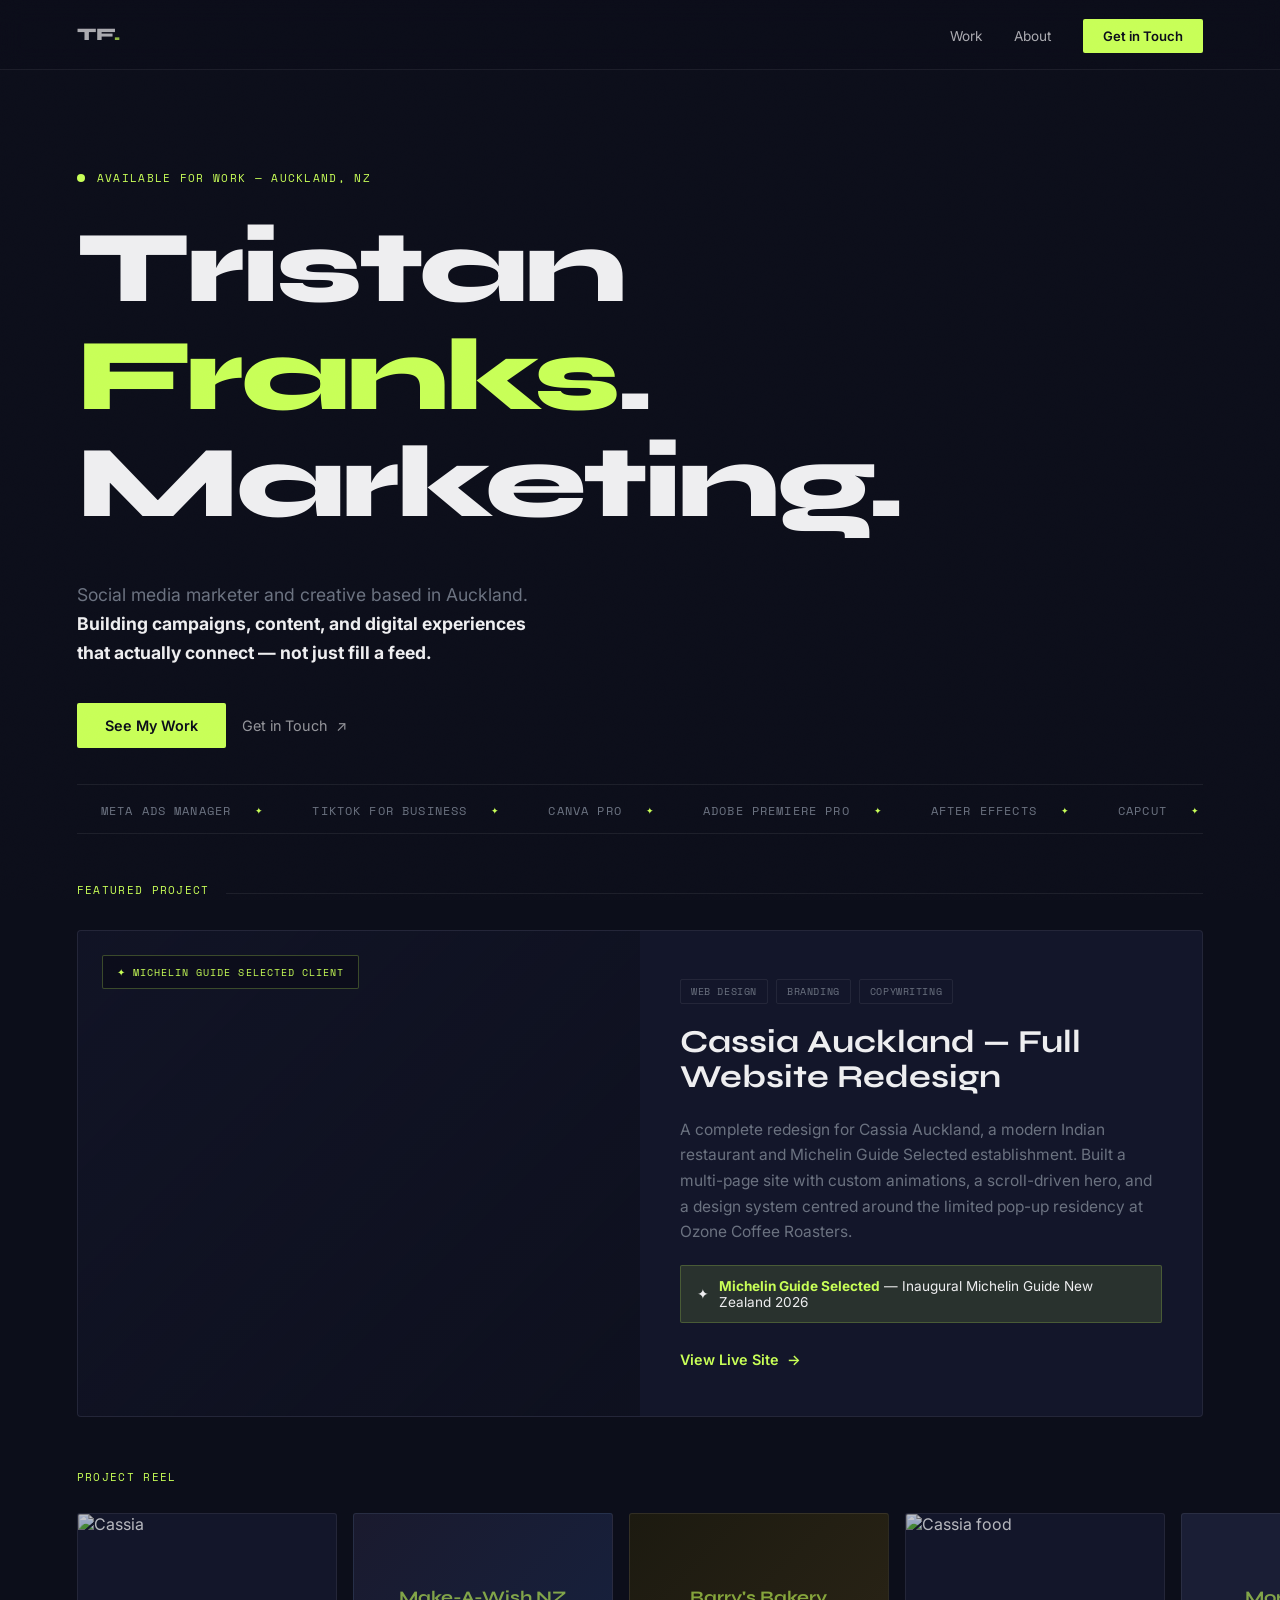
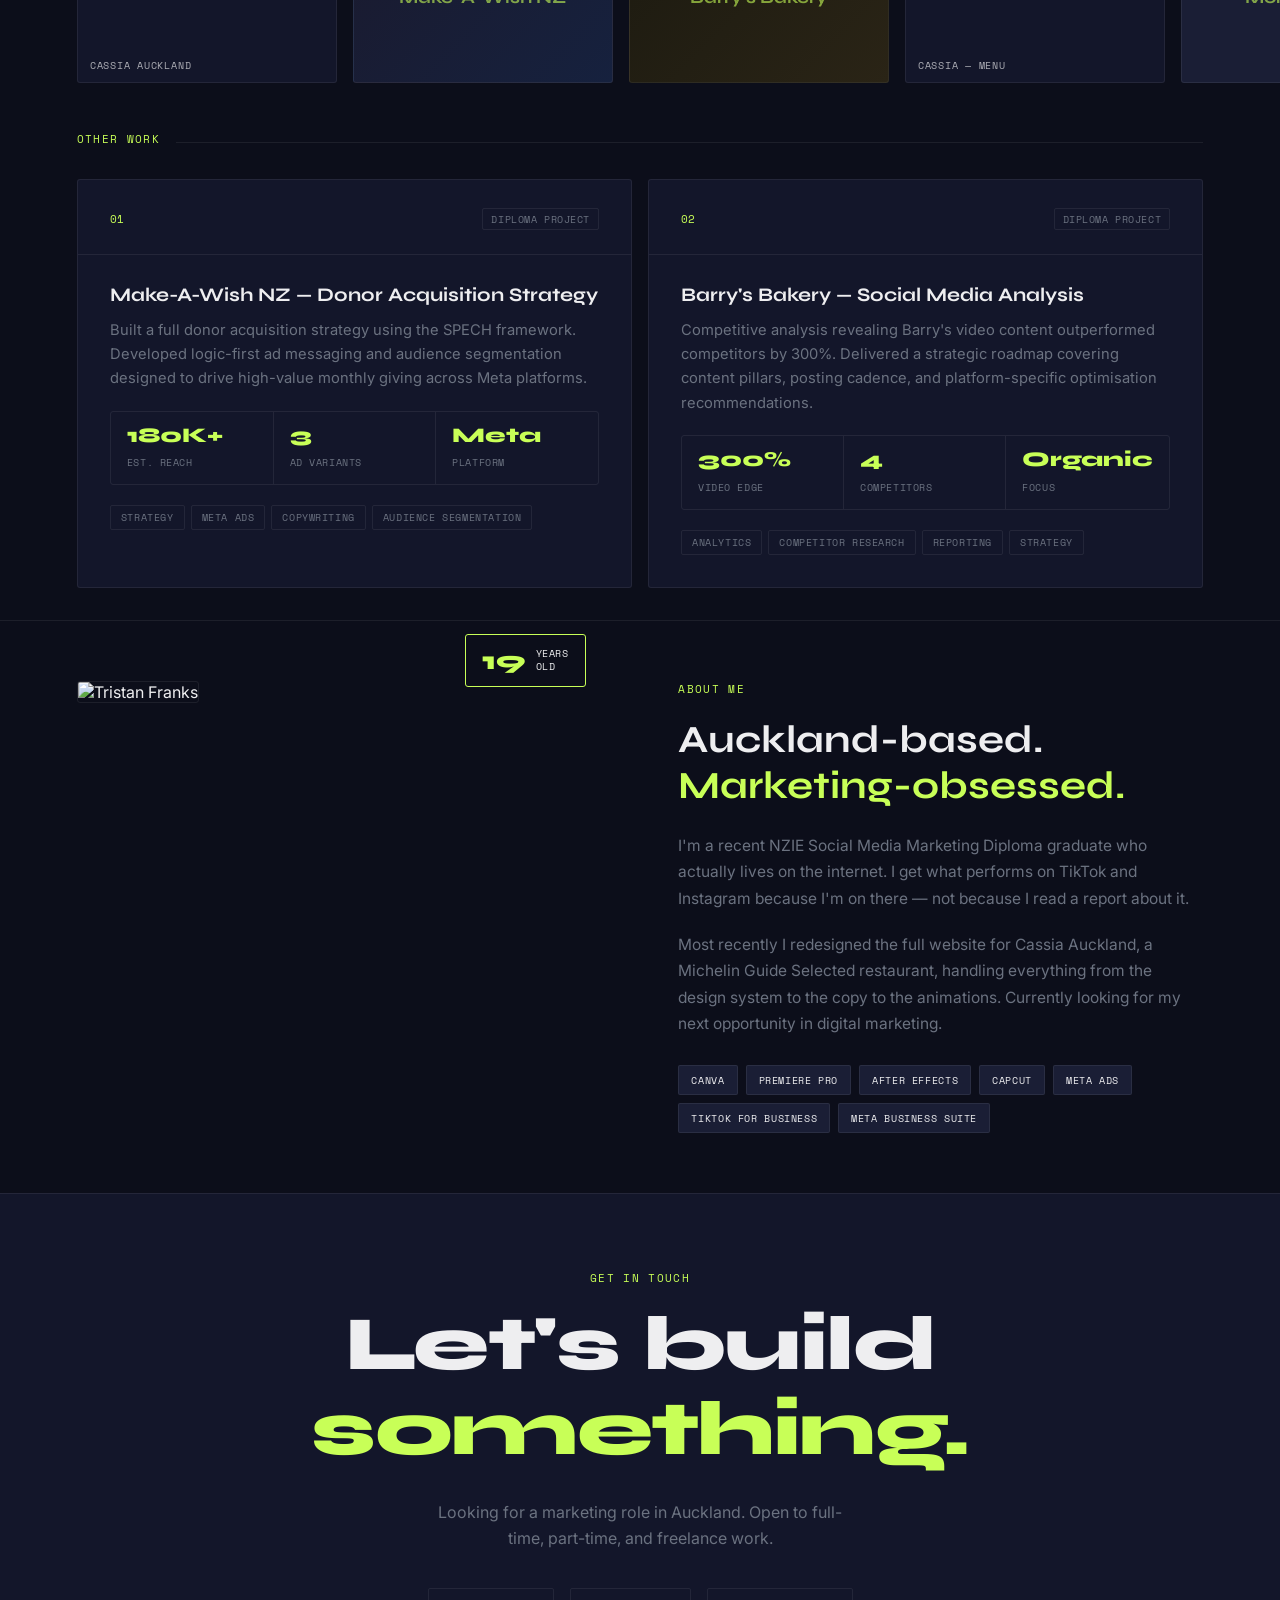
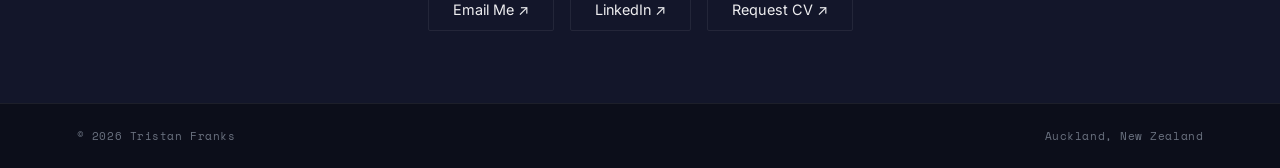
==== commit 7983404c: "Update index.html" ====
--- a/index.html
+++ b/index.html
@@ -93,24 +93,13 @@
 
   /* HERO */
   .hero{
-    min-height:94vh;
+    min-height:auto;
     display:flex;flex-direction:column;justify-content:center;
-    padding:0 6vw;
+    padding:100px 6vw 0;
     position:relative;
-    overflow:hidden;
-  }
-  .hero-bg-text{
-    position:absolute;
-    right:-2vw;top:50%;transform:translateY(-50%);
-    font-family:'Syne',sans-serif;
-    font-weight:800;
-    font-size:clamp(8rem,18vw,22rem);
-    line-height:1;
-    color:rgba(255,255,255,0.018);
-    pointer-events:none;
-    user-select:none;
-    white-space:nowrap;
-  }
+    overflow-x:hidden;
+  }
+
   .hero-inner{max-width:900px;position:relative;z-index:2;}
   .hero-eyebrow{display:flex;align-items:center;gap:12px;margin-bottom:28px;}
   .hero-dot{width:8px;height:8px;border-radius:50%;background:var(--lime);animation:pulse 2s ease-in-out infinite;}
@@ -119,8 +108,9 @@
     font-family:'Syne',sans-serif;
     font-weight:800;
     font-size:clamp(3rem,8vw,7rem);
-    line-height:0.96;
+    line-height:1.05;
     letter-spacing:-0.03em;
+    padding-bottom:0.15em;
   }
   .hero h1 .highlight{
     color:var(--lime);
@@ -156,7 +146,7 @@
 
   /* TOOLS TICKER */
   .ticker{
-    margin-top:64px;
+    margin-top:36px;
     border-top:1px solid var(--border);
     border-bottom:1px solid var(--border);
     padding:14px 0;
@@ -174,8 +164,8 @@
   @keyframes ticker{from{transform:translateX(0);}to{transform:translateX(-50%);}}
 
   /* FEATURED CASSIA */
-  .featured{padding:8vw 6vw;}
-  .section-head{display:flex;align-items:baseline;gap:16px;margin-bottom:48px;}
+  .featured{padding:48px 6vw;}
+  .section-head{display:flex;align-items:baseline;gap:16px;margin-bottom:32px;}
   .section-head h2{font-family:'Syne',sans-serif;font-weight:700;font-size:clamp(1.4rem,2.5vw,2rem);}
   .section-rule{flex:1;height:1px;background:var(--border);}
 
@@ -220,6 +210,7 @@
     font-family:'Syne',sans-serif;font-weight:700;
     font-size:clamp(1.6rem,2.5vw,2.2rem);
     line-height:1.1;
+    padding-bottom:0.08em;
   }
   .cassia-info p{color:var(--muted);line-height:1.65;font-size:0.97rem;}
   .cassia-info .michelin-note{
@@ -243,18 +234,18 @@
 
   /* REEL STRIP */
   .reel{
-    padding:0 0 8vw;
+    padding:0 0 48px;
     overflow:hidden;
   }
   .reel-head{padding:0 6vw;margin-bottom:28px;}
   .reel-track{
     display:flex;gap:16px;
-    animation:reel 28s linear infinite;
+    animation:reel 32s linear infinite;
     width:max-content;
     padding:0 6vw;
   }
   .reel-track:hover{animation-play-state:paused;}
-  @keyframes reel{from{transform:translateX(0);}to{transform:translateX(-50%);}}
+  @keyframes reel{0%{transform:translateX(0);}100%{transform:translateX(calc(-50% - 8px));}}
   .reel-item{
     flex-shrink:0;width:260px;height:170px;
     border-radius:3px;
@@ -272,43 +263,75 @@
   }
 
   /* OTHER WORK */
-  .work{padding:0 6vw 8vw;}
+  .work{padding:0 6vw 32px;}
   .work-grid{display:grid;grid-template-columns:1fr 1fr;gap:16px;}
   .work-card{
     background:var(--surface);
     border:1px solid var(--border);
     border-radius:3px;
-    padding:36px 32px;
+    overflow:hidden;
     transition:border-color 0.25s ease,transform 0.25s ease;
     cursor:default;
   }
   .work-card:hover{border-color:rgba(200,255,87,0.2);transform:translateY(-3px);}
-  .work-card .num{
+  .work-card-header{
+    padding:28px 32px 24px;
+    border-bottom:1px solid var(--border);
+    display:flex;align-items:center;justify-content:space-between;
+  }
+  .work-card-header .num{
     font-family:'Space Mono',monospace;
     font-size:0.7rem;color:var(--lime);
-    display:block;margin-bottom:20px;
-  }
+  }
+  .work-card-header .coursework-tag{
+    font-family:'Space Mono',monospace;
+    font-size:0.6rem;letter-spacing:0.06em;text-transform:uppercase;
+    color:var(--muted);border:1px solid var(--border);
+    padding:3px 8px;border-radius:2px;
+  }
+  .work-card-body{padding:28px 32px 32px;}
   .work-card h3{
     font-family:'Syne',sans-serif;
-    font-weight:700;font-size:1.25rem;
-    margin-bottom:10px;
-  }
-  .work-card p{color:var(--muted);font-size:0.92rem;line-height:1.6;}
+    font-weight:700;font-size:1.2rem;
+    margin-bottom:12px;
+  }
+  .work-card p{color:var(--muted);font-size:0.92rem;line-height:1.65;}
   .work-card .card-tags{display:flex;gap:6px;flex-wrap:wrap;margin-top:20px;}
+  .work-stats{
+    display:flex;gap:0;margin-top:20px;margin-bottom:4px;
+    border:1px solid var(--border);border-radius:3px;overflow:hidden;
+  }
+  .stat{
+    flex:1;padding:14px 16px;
+    border-right:1px solid var(--border);
+  }
+  .stat:last-child{border-right:none;}
+  .stat-num{
+    display:block;
+    font-family:'Syne',sans-serif;font-weight:800;
+    font-size:1.3rem;color:var(--lime);
+    line-height:1;margin-bottom:4px;
+  }
+  .stat-label{
+    font-family:'Space Mono',monospace;
+    font-size:0.6rem;letter-spacing:0.06em;
+    text-transform:uppercase;color:var(--muted);
+  }
 
   /* ABOUT */
   .about{
-    padding:8vw 6vw;
+    padding:60px 6vw;
     display:grid;grid-template-columns:1fr 1fr;
-    gap:8vw;align-items:center;
+    gap:6vw;align-items:start;
     border-top:1px solid var(--border);
   }
   .about-img-wrap{position:relative;}
   .about-img{
-    width:100%;aspect-ratio:4/5;
+    width:100%;aspect-ratio:3/4;
     object-fit:cover;border-radius:3px;
     filter:grayscale(15%);
     border:1px solid var(--border);
+    object-position:center top;
   }
   .about-img-placeholder{
     width:100%;aspect-ratio:4/5;
@@ -320,18 +343,17 @@
   }
   .about-img-placeholder span{font-family:'Space Mono',monospace;font-size:0.7rem;color:var(--muted);text-align:center;line-height:1.6;}
   .about-accent{
-    position:absolute;bottom:-16px;right:-16px;
-    width:120px;height:120px;
-    background:var(--lime-dim);
-    border:1px solid rgba(200,255,87,0.15);
+    position:absolute;bottom:16px;right:16px;
+    background:var(--ink);
+    border:1px solid var(--lime);
     border-radius:3px;
-    display:flex;align-items:center;justify-content:center;
-    flex-direction:column;gap:4px;
-  }
-  .about-accent .big{font-family:'Syne',sans-serif;font-weight:800;font-size:2rem;color:var(--lime);}
-  .about-accent .small{font-family:'Space Mono',monospace;font-size:0.6rem;letter-spacing:0.08em;text-transform:uppercase;color:var(--muted);text-align:center;}
+    padding:12px 16px;
+    display:flex;align-items:center;gap:10px;
+  }
+  .about-accent .big{font-family:'Syne',sans-serif;font-weight:800;font-size:1.6rem;color:var(--lime);line-height:1;}
+  .about-accent .small{font-family:'Space Mono',monospace;font-size:0.6rem;letter-spacing:0.06em;text-transform:uppercase;color:var(--text);line-height:1.4;}
   .about-text{display:flex;flex-direction:column;gap:20px;}
-  .about-text h2{font-family:'Syne',sans-serif;font-weight:700;font-size:clamp(1.8rem,3vw,2.6rem);line-height:1.1;}
+  .about-text h2{font-family:'Syne',sans-serif;font-weight:700;font-size:clamp(1.8rem,3vw,2.6rem);line-height:1.2;padding-bottom:0.1em;}
   .about-text h2 span{color:var(--lime);}
   .about-text p{color:var(--muted);line-height:1.7;font-size:0.97rem;}
   .tools-grid{display:flex;flex-wrap:wrap;gap:8px;margin-top:8px;}
@@ -346,7 +368,7 @@
 
   /* CONTACT */
   .contact{
-    padding:8vw 6vw;
+    padding:72px 6vw;
     text-align:center;
     border-top:1px solid var(--border);
     background:var(--surface);
@@ -354,8 +376,9 @@
   .contact h2{
     font-family:'Syne',sans-serif;font-weight:800;
     font-size:clamp(2.5rem,6vw,5rem);
-    line-height:1;letter-spacing:-0.02em;
+    line-height:1.1;letter-spacing:-0.02em;
     margin:16px 0 20px;
+    padding-bottom:0.1em;
   }
   .contact h2 span{color:var(--lime);}
   .contact p{color:var(--muted);max-width:420px;margin:0 auto 36px;line-height:1.65;}
@@ -417,7 +440,6 @@
 </div>
 
 <section class="hero">
-  <div class="hero-bg-text">TF</div>
   <div class="hero-inner">
     <div class="hero-eyebrow">
       <div class="hero-dot"></div>
@@ -425,7 +447,7 @@
     </div>
     <h1>Tristan<br><span class="highlight">Franks</span>.<br>Marketing.</h1>
     <p class="hero-sub">
-      <strong>Social media marketer and creative based in Auckland.</strong> I build campaigns, content, and digital experiences that actually connect with people — not just fill a feed.
+      Social media marketer and creative based in Auckland. <strong>Building campaigns, content, and digital experiences that actually connect — not just fill a feed.</strong>
     </p>
     <div class="hero-actions">
       <a href="#work" class="btn-primary">See My Work</a>
@@ -536,23 +558,45 @@
   </div>
   <div class="work-grid">
     <div class="work-card reveal">
-      <span class="num">01</span>
-      <h3>Make-A-Wish NZ — Donor Acquisition</h3>
-      <p>Developed a full donor acquisition strategy using the SPECH framework. Focused on logic-first messaging to drive high-value monthly giving for a national charity.</p>
-      <div class="card-tags">
-        <span class="tag">Strategy</span>
-        <span class="tag">Meta Ads</span>
-        <span class="tag">Copywriting</span>
+      <div class="work-card-header">
+        <span class="num">01</span>
+        <span class="coursework-tag">Diploma Project</span>
       </div>
+      <div class="work-card-body">
+        <h3>Make-A-Wish NZ — Donor Acquisition Strategy</h3>
+        <p>Built a full donor acquisition strategy using the SPECH framework. Developed logic-first ad messaging and audience segmentation designed to drive high-value monthly giving across Meta platforms.</p>
+        <div class="work-stats">
+          <div class="stat"><span class="stat-num">180K+</span><span class="stat-label">Est. Reach</span></div>
+          <div class="stat"><span class="stat-num">3</span><span class="stat-label">Ad Variants</span></div>
+          <div class="stat"><span class="stat-num">Meta</span><span class="stat-label">Platform</span></div>
+        </div>
+        <div class="card-tags">
+          <span class="tag">Strategy</span>
+          <span class="tag">Meta Ads</span>
+          <span class="tag">Copywriting</span>
+          <span class="tag">Audience Segmentation</span>
+        </div>
+      </div>
     </div>
     <div class="work-card reveal">
-      <span class="num">02</span>
-      <h3>Barry's Bakery — Social Media Audit</h3>
-      <p>Competitive analysis uncovering a 300% video performance advantage over competitors. Delivered a strategic roadmap with projected ROI improvements across organic social.</p>
-      <div class="card-tags">
-        <span class="tag">Analytics</span>
-        <span class="tag">Reporting</span>
-        <span class="tag">Strategy</span>
+      <div class="work-card-header">
+        <span class="num">02</span>
+        <span class="coursework-tag">Diploma Project</span>
+      </div>
+      <div class="work-card-body">
+        <h3>Barry's Bakery — Social Media Analysis</h3>
+        <p>Competitive analysis revealing Barry's video content outperformed competitors by 300%. Delivered a strategic roadmap covering content pillars, posting cadence, and platform-specific optimisation recommendations.</p>
+        <div class="work-stats">
+          <div class="stat"><span class="stat-num">300%</span><span class="stat-label">Video Edge</span></div>
+          <div class="stat"><span class="stat-num">4</span><span class="stat-label">Competitors</span></div>
+          <div class="stat"><span class="stat-num">Organic</span><span class="stat-label">Focus</span></div>
+        </div>
+        <div class="card-tags">
+          <span class="tag">Analytics</span>
+          <span class="tag">Competitor Research</span>
+          <span class="tag">Reporting</span>
+          <span class="tag">Strategy</span>
+        </div>
       </div>
     </div>
   </div>
@@ -590,7 +634,7 @@
   <div class="contact-links">
     <a href="mailto:tnfranks25@gmail.com" class="contact-link">Email Me ↗</a>
     <a href="https://nz.linkedin.com/in/tristan-franks-aa6a62381" target="_blank" class="contact-link">LinkedIn ↗</a>
-    <a href="https://tristanfnz.github.io/portfolio" target="_blank" class="contact-link">Current Site ↗</a>
+    <a href="https://drive.google.com/file/d/113CSmlBQam1cCMwykZMddb7583THpJlB/view?usp=sharing" target="_blank" class="contact-link">Request CV ↗</a>
   </div>
 </section>
 
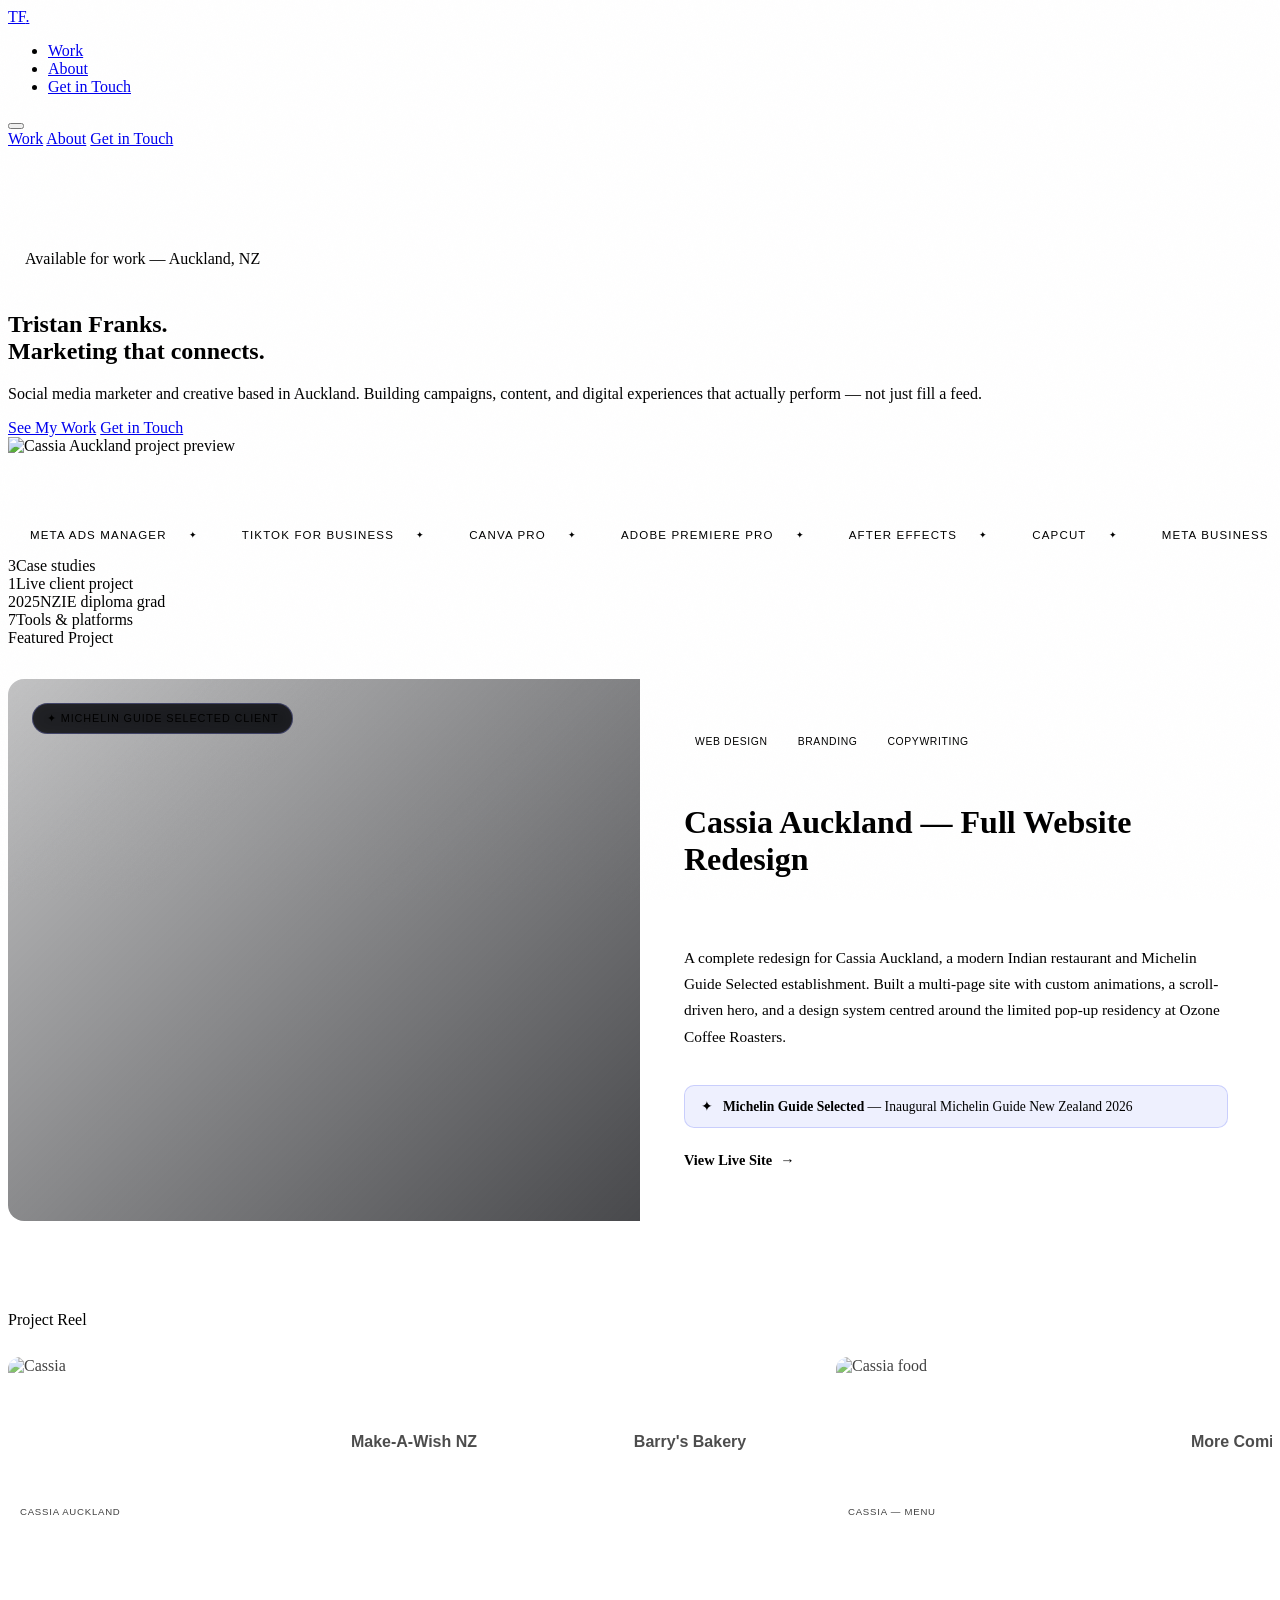
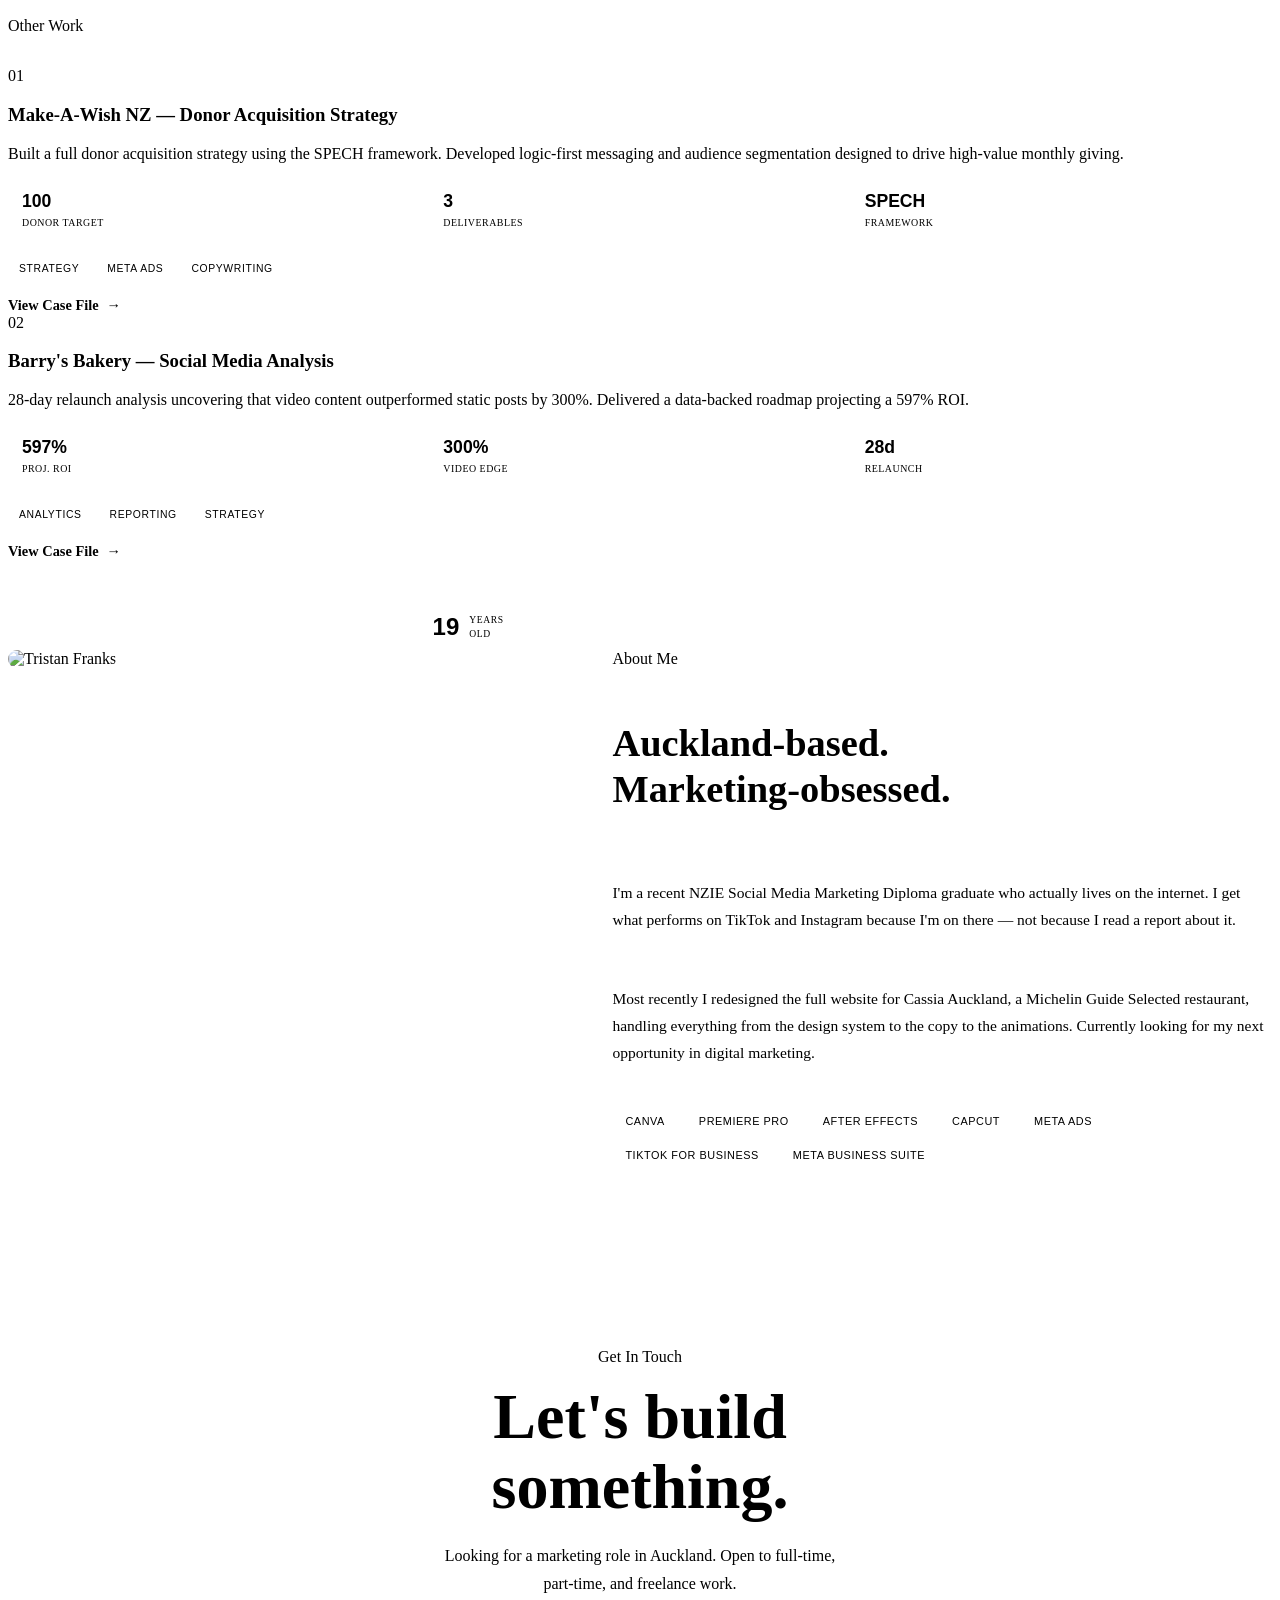
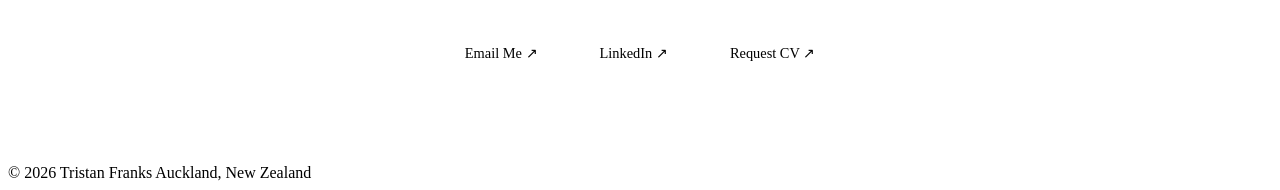
==== commit 3bbf9e6b: "Update index.html" ====
--- a/index.html
+++ b/index.html
@@ -4,417 +4,135 @@
 <meta charset="UTF-8">
 <meta name="viewport" content="width=device-width, initial-scale=1.0">
 <title>Tristan Franks — Social Media & Creative Marketing</title>
-<link rel="preconnect" href="https://fonts.googleapis.com">
-<link href="https://fonts.googleapis.com/css2?family=Syne:wght@400;500;600;700;800&family=Inter:wght@400;500;600&family=Space+Mono:wght@400;700&display=swap" rel="stylesheet">
+<link rel="stylesheet" href="case-study.css">
 <style>
-  :root{
-    --ink:#0C0E1A;
-    --surface:#13162A;
-    --surface-2:#1A1E35;
-    --lime:#C8FF57;
-    --lime-dim:rgba(200,255,87,0.12);
-    --text:#EEEEF0;
-    --muted:#6B7280;
-    --border:rgba(255,255,255,0.07);
-  }
-
-  *{margin:0;padding:0;box-sizing:border-box;}
-  html{scroll-behavior:smooth;}
-  body{
-    background:var(--ink);
-    color:var(--text);
-    font-family:'Inter',sans-serif;
-    -webkit-font-smoothing:antialiased;
-    overflow-x:hidden;
-  }
-
-  /* GRAIN */
+  /* ============ HOMEPAGE-ONLY ADDITIONS ============ */
   .grain{
-    position:fixed;inset:0;pointer-events:none;z-index:100;opacity:0.03;mix-blend-mode:overlay;
+    position:fixed;inset:0;pointer-events:none;z-index:100;opacity:0.025;mix-blend-mode:overlay;
     background-image:url("data:image/svg+xml,%3Csvg xmlns='http://www.w3.org/2000/svg' width='120' height='120'%3E%3Cfilter id='n'%3E%3CfeTurbulence type='fractalNoise' baseFrequency='0.9' numOctaves='2' stitchTiles='stitch'/%3E%3C/filter%3E%3Crect width='100%25' height='100%25' filter='url(%23n)'/%3E%3C/svg%3E");
   }
 
-  /* UTILS */
-  .label{
-    font-family:'Space Mono',monospace;
-    font-size:0.68rem;
-    letter-spacing:0.12em;
-    text-transform:uppercase;
-    color:var(--lime);
-  }
-  .reveal{opacity:0;transform:translateY(20px);transition:opacity 0.8s ease,transform 0.8s ease;}
-  .reveal.is-visible{opacity:1;transform:translateY(0);}
-
-  /* NAV */
-  nav{
-    display:flex;justify-content:space-between;align-items:center;
-    padding:24px 6vw;
-    position:sticky;top:0;z-index:50;
-    background:rgba(12,14,26,0.85);
-    backdrop-filter:blur(12px);
-    border-bottom:1px solid var(--border);
-  }
-  .nav-logo{
-    font-family:'Syne',sans-serif;
-    font-weight:800;
-    font-size:1.1rem;
-    letter-spacing:-0.01em;
-    color:var(--text);
-    text-decoration:none;
-  }
-  .nav-logo span{color:var(--lime);}
-  nav ul{list-style:none;display:flex;gap:32px;align-items:center;}
-  nav a{color:var(--text);text-decoration:none;font-size:0.85rem;opacity:0.7;transition:opacity 0.2s;}
-  nav a:hover{opacity:1;}
-  .nav-cta{
-    background:var(--lime);color:var(--ink);
-    padding:9px 20px;border-radius:2px;
-    font-weight:600;font-size:0.82rem;
-    opacity:1 !important;
-    transition:transform 0.2s ease, box-shadow 0.2s ease;
-  }
-  .nav-cta:hover{transform:translateY(-2px);box-shadow:0 8px 24px rgba(200,255,87,0.25);}
-
-  /* HAMBURGER */
-  .hamburger{display:none;flex-direction:column;gap:5px;background:none;border:none;cursor:pointer;padding:4px;z-index:60;}
-  .hamburger span{display:block;width:22px;height:2px;background:var(--text);border-radius:2px;transition:transform 0.3s ease,opacity 0.3s ease;}
-  .hamburger.is-open span:nth-child(1){transform:translateY(7px) rotate(45deg);}
-  .hamburger.is-open span:nth-child(2){opacity:0;}
-  .hamburger.is-open span:nth-child(3){transform:translateY(-7px) rotate(-45deg);}
-  .mobile-nav{
-    display:none;position:fixed;inset:0;background:var(--ink);z-index:55;
-    flex-direction:column;align-items:center;justify-content:center;gap:28px;
-    opacity:0;transition:opacity 0.3s ease;pointer-events:none;
-  }
-  .mobile-nav.is-open{opacity:1;pointer-events:auto;}
-  .mobile-nav a{font-family:'Syne',sans-serif;font-size:2.2rem;font-weight:700;color:var(--text);text-decoration:none;transition:color 0.2s;}
-  .mobile-nav a:hover{color:var(--lime);}
-  .mobile-nav .m-cta{background:var(--lime);color:var(--ink);padding:14px 36px;border-radius:2px;font-size:1rem;margin-top:12px;}
-
-  /* HERO */
-  .hero{
-    min-height:auto;
-    display:flex;flex-direction:column;justify-content:center;
-    padding:100px 6vw 0;
-    position:relative;
-    overflow-x:hidden;
-  }
-
-  .hero-inner{max-width:900px;position:relative;z-index:2;}
-  .hero-eyebrow{display:flex;align-items:center;gap:12px;margin-bottom:28px;}
-  .hero-dot{width:8px;height:8px;border-radius:50%;background:var(--lime);animation:pulse 2s ease-in-out infinite;}
+  .hero-eyebrow{display:inline-flex;align-items:center;gap:10px;margin-bottom:24px;}
+  .hero-dot{width:7px;height:7px;border-radius:50%;background:var(--accent-2);animation:pulse 2s ease-in-out infinite;}
   @keyframes pulse{0%,100%{opacity:1;transform:scale(1);}50%{opacity:0.5;transform:scale(0.8);}}
-  .hero h1{
-    font-family:'Syne',sans-serif;
-    font-weight:800;
-    font-size:clamp(3rem,8vw,7rem);
-    line-height:1.05;
-    letter-spacing:-0.03em;
-    padding-bottom:0.15em;
-  }
-  .hero h1 .highlight{
-    color:var(--lime);
-    position:relative;
-    display:inline-block;
-  }
-  .hero-sub{
-    margin-top:28px;
-    font-size:1.1rem;
-    color:var(--muted);
-    max-width:480px;
-    line-height:1.65;
-  }
-  .hero-sub strong{color:var(--text);}
-  .hero-actions{display:flex;gap:16px;margin-top:36px;flex-wrap:wrap;align-items:center;}
-  .btn-primary{
-    background:var(--lime);color:var(--ink);
-    padding:14px 28px;border-radius:2px;
-    font-weight:600;font-size:0.9rem;
-    text-decoration:none;
-    transition:transform 0.2s,box-shadow 0.2s;
-    display:inline-block;
-  }
-  .btn-primary:hover{transform:translateY(-2px);box-shadow:0 12px 28px rgba(200,255,87,0.25);}
-  .btn-ghost{
-    color:var(--text);text-decoration:none;
-    font-size:0.9rem;opacity:0.6;
-    display:inline-flex;align-items:center;gap:8px;
-    transition:opacity 0.2s;
-  }
-  .btn-ghost:hover{opacity:1;}
-  .btn-ghost::after{content:"↗";}
 
   /* TOOLS TICKER */
-  .ticker{
-    margin-top:36px;
-    border-top:1px solid var(--border);
-    border-bottom:1px solid var(--border);
-    padding:14px 0;
-    overflow:hidden;
-  }
-  .ticker-track{display:inline-flex;animation:ticker 22s linear infinite;}
+  .ticker{border-top:1px solid var(--line);border-bottom:1px solid var(--line);padding:14px 0;overflow:hidden;margin-top:56px;}
+  .ticker-track{display:inline-flex;animation:ticker 24s linear infinite;}
+  .ticker-track:hover{animation-play-state:paused;}
   .ticker span{
-    font-family:'Space Mono',monospace;
-    font-size:0.72rem;letter-spacing:0.1em;text-transform:uppercase;
-    color:var(--muted);padding:0 24px;
-    display:inline-flex;align-items:center;gap:24px;
-    white-space:nowrap;
-  }
-  .ticker span::after{content:"✦";color:var(--lime);font-size:0.55rem;}
+    font-family:'Space Grotesk',sans-serif;font-size:0.72rem;letter-spacing:0.1em;text-transform:uppercase;
+    color:var(--text-dim);padding:0 22px;display:inline-flex;align-items:center;gap:22px;white-space:nowrap;
+  }
+  .ticker span::after{content:"✦";color:var(--accent-2);font-size:0.55rem;}
   @keyframes ticker{from{transform:translateX(0);}to{transform:translateX(-50%);}}
 
-  /* FEATURED CASSIA */
-  .featured{padding:48px 6vw;}
-  .section-head{display:flex;align-items:baseline;gap:16px;margin-bottom:32px;}
-  .section-head h2{font-family:'Syne',sans-serif;font-weight:700;font-size:clamp(1.4rem,2.5vw,2rem);}
-  .section-rule{flex:1;height:1px;background:var(--border);}
-
+  /* FEATURED / CASSIA */
+  .featured{padding:0 0 90px;}
   .cassia-card{
     display:grid;grid-template-columns:1fr 1fr;gap:0;
-    background:var(--surface);border-radius:4px;
-    border:1px solid var(--border);
-    overflow:hidden;
-    transition:transform 0.3s ease,box-shadow 0.3s ease;
-  }
-  .cassia-card:hover{transform:translateY(-4px);box-shadow:0 24px 48px rgba(0,0,0,0.4);}
+    background:var(--bg-2);border-radius:16px;border:1px solid var(--line);
+    overflow:hidden;transition:transform 0.3s ease,box-shadow 0.3s ease;
+  }
+  .cassia-card:hover{transform:translateY(-4px);box-shadow:0 30px 70px rgba(0,0,0,0.45);}
   .cassia-preview{
-    position:relative;
+    position:relative;min-height:420px;
     background:
-      linear-gradient(135deg,rgba(12,14,26,0.3),rgba(12,14,26,0.7)),
+      linear-gradient(135deg,rgba(11,12,16,0.25),rgba(11,12,16,0.75)),
       url('https://images.squarespace-cdn.com/content/v1/6a0811fd6016d76237fa5d41/446c0d2b-7b5f-47e5-95f0-02f51c3871f2/Cassia+%28High+Res%29-122.jpg') center/cover no-repeat;
-    min-height:460px;
   }
   .cassia-badge{
-    position:absolute;top:24px;left:24px;
-    background:rgba(12,14,26,0.85);
-    backdrop-filter:blur(8px);
-    border:1px solid rgba(200,255,87,0.25);
-    padding:8px 14px;border-radius:2px;
-    font-family:'Space Mono',monospace;
-    font-size:0.65rem;letter-spacing:0.1em;text-transform:uppercase;
-    color:var(--lime);
-  }
-  .cassia-info{
-    padding:48px 40px;
-    display:flex;flex-direction:column;justify-content:center;gap:20px;
-  }
+    position:absolute;top:24px;left:24px;background:rgba(11,12,16,0.85);backdrop-filter:blur(8px);
+    border:1px solid rgba(139,147,255,0.3);padding:8px 14px;border-radius:20px;
+    font-family:'Space Grotesk',sans-serif;font-size:0.68rem;letter-spacing:0.08em;text-transform:uppercase;color:var(--accent-2);
+  }
+  .cassia-info{padding:52px 44px;display:flex;flex-direction:column;justify-content:center;gap:20px;}
   .cassia-info .project-type{display:flex;gap:8px;flex-wrap:wrap;}
   .tag{
-    font-family:'Space Mono',monospace;font-size:0.62rem;
-    letter-spacing:0.06em;text-transform:uppercase;
-    border:1px solid var(--border);
-    padding:4px 10px;border-radius:2px;
-    color:var(--muted);
-  }
-  .cassia-info h3{
-    font-family:'Syne',sans-serif;font-weight:700;
-    font-size:clamp(1.6rem,2.5vw,2.2rem);
-    line-height:1.1;
-    padding-bottom:0.08em;
-  }
-  .cassia-info p{color:var(--muted);line-height:1.65;font-size:0.97rem;}
-  .cassia-info .michelin-note{
-    display:flex;align-items:center;gap:10px;
-    padding:12px 16px;
-    background:var(--lime-dim);
-    border:1px solid rgba(200,255,87,0.2);
-    border-radius:2px;
-    font-size:0.85rem;
-  }
-  .cassia-info .michelin-note strong{color:var(--lime);}
+    font-family:'Space Grotesk',sans-serif;font-size:0.65rem;letter-spacing:0.06em;text-transform:uppercase;
+    border:1px solid var(--line);padding:5px 11px;border-radius:20px;color:var(--text-dim);
+  }
+  .cassia-info h3{font-size:clamp(1.5rem,2.5vw,2rem);line-height:1.15;}
+  .cassia-info p{color:var(--text-dim);line-height:1.7;font-size:0.96rem;}
+  .michelin-note{
+    display:flex;align-items:center;gap:10px;padding:12px 16px;
+    background:rgba(91,110,245,0.1);border:1px solid rgba(91,110,245,0.25);border-radius:10px;font-size:0.85rem;color:var(--text-dim);
+  }
+  .michelin-note strong{color:var(--accent-2);}
   .project-link{
-    display:inline-flex;align-items:center;gap:8px;
-    color:var(--lime);text-decoration:none;
-    font-weight:600;font-size:0.9rem;
-    margin-top:8px;
-    transition:gap 0.2s ease;
+    display:inline-flex;align-items:center;gap:8px;color:var(--accent-2);text-decoration:none;
+    font-weight:600;font-size:0.9rem;margin-top:4px;transition:gap 0.2s ease;
   }
   .project-link:hover{gap:14px;}
   .project-link::after{content:"→";}
 
-  /* REEL STRIP */
-  .reel{
-    padding:0 0 48px;
-    overflow:hidden;
-  }
-  .reel-head{padding:0 6vw;margin-bottom:28px;}
-  .reel-track{
-    display:flex;gap:16px;
-    animation:reel 32s linear infinite;
-    width:max-content;
-    padding:0 6vw;
-  }
+  /* REEL */
+  .reel{padding:0 0 90px;overflow:hidden;}
+  .reel-track{display:flex;gap:16px;animation:reel 34s linear infinite;width:max-content;}
   .reel-track:hover{animation-play-state:paused;}
   @keyframes reel{0%{transform:translateX(0);}100%{transform:translateX(calc(-50% - 8px));}}
   .reel-item{
-    flex-shrink:0;width:260px;height:170px;
-    border-radius:3px;
-    border:1px solid var(--border);
-    background:var(--surface);
-    overflow:hidden;position:relative;
+    flex-shrink:0;width:260px;height:170px;border-radius:12px;border:1px solid var(--line);
+    background:var(--bg-2);overflow:hidden;position:relative;display:flex;align-items:center;justify-content:center;
   }
   .reel-item img{width:100%;height:100%;object-fit:cover;opacity:0.75;transition:opacity 0.3s;}
   .reel-item:hover img{opacity:1;}
-  .reel-item .reel-label{
-    position:absolute;bottom:10px;left:12px;
-    font-family:'Space Mono',monospace;
-    font-size:0.6rem;letter-spacing:0.08em;text-transform:uppercase;
-    color:var(--text);opacity:0.7;
-  }
-
-  /* OTHER WORK */
-  .work{padding:0 6vw 32px;}
-  .work-grid{display:grid;grid-template-columns:1fr 1fr;gap:16px;}
-  .work-card{
-    background:var(--surface);
-    border:1px solid var(--border);
-    border-radius:3px;
-    overflow:hidden;
-    transition:border-color 0.25s ease,transform 0.25s ease;
-    cursor:default;
-  }
-  .work-card:hover{border-color:rgba(200,255,87,0.2);transform:translateY(-3px);}
-  .work-card-header{
-    padding:28px 32px 24px;
-    border-bottom:1px solid var(--border);
-    display:flex;align-items:center;justify-content:space-between;
-  }
-  .work-card-header .num{
-    font-family:'Space Mono',monospace;
-    font-size:0.7rem;color:var(--lime);
-  }
-  .work-card-header .coursework-tag{
-    font-family:'Space Mono',monospace;
-    font-size:0.6rem;letter-spacing:0.06em;text-transform:uppercase;
-    color:var(--muted);border:1px solid var(--border);
-    padding:3px 8px;border-radius:2px;
-  }
-  .work-card-body{padding:28px 32px 32px;}
-  .work-card h3{
-    font-family:'Syne',sans-serif;
-    font-weight:700;font-size:1.2rem;
-    margin-bottom:12px;
-  }
-  .work-card p{color:var(--muted);font-size:0.92rem;line-height:1.65;}
-  .work-card .card-tags{display:flex;gap:6px;flex-wrap:wrap;margin-top:20px;}
-  .work-stats{
-    display:flex;gap:0;margin-top:20px;margin-bottom:4px;
-    border:1px solid var(--border);border-radius:3px;overflow:hidden;
-  }
-  .stat{
-    flex:1;padding:14px 16px;
-    border-right:1px solid var(--border);
-  }
-  .stat:last-child{border-right:none;}
-  .stat-num{
-    display:block;
-    font-family:'Syne',sans-serif;font-weight:800;
-    font-size:1.3rem;color:var(--lime);
-    line-height:1;margin-bottom:4px;
-  }
-  .stat-label{
-    font-family:'Space Mono',monospace;
-    font-size:0.6rem;letter-spacing:0.06em;
-    text-transform:uppercase;color:var(--muted);
-  }
+  .reel-item span.reel-label{
+    position:absolute;bottom:10px;left:12px;font-family:'Space Grotesk',sans-serif;
+    font-size:0.6rem;letter-spacing:0.08em;text-transform:uppercase;color:var(--text);opacity:0.75;
+  }
+  .reel-item .placeholder-label{
+    font-family:'Space Grotesk',sans-serif;font-size:1rem;font-weight:600;color:var(--accent-2);opacity:0.7;
+  }
+
+  /* WORK STATS MINI-ROW (inside feat cards) */
+  .mini-stats{display:flex;gap:0;margin:16px 0;border:1px solid var(--line);border-radius:10px;overflow:hidden;}
+  .mini-stats .cell{flex:1;padding:12px 14px;border-right:1px solid var(--line);}
+  .mini-stats .cell:last-child{border-right:none;}
+  .mini-stats .cell .n{display:block;font-family:'Space Grotesk',sans-serif;font-weight:700;font-size:1.1rem;color:var(--accent-2);}
+  .mini-stats .cell .l{font-size:0.62rem;letter-spacing:0.05em;text-transform:uppercase;color:var(--text-dim);}
+  .feat .card-tags{display:flex;gap:6px;flex-wrap:wrap;margin:14px 0;}
 
   /* ABOUT */
-  .about{
-    padding:60px 6vw;
-    display:grid;grid-template-columns:1fr 1fr;
-    gap:6vw;align-items:start;
-    border-top:1px solid var(--border);
-  }
+  .about-sec{padding:90px 0;display:grid;grid-template-columns:0.8fr 1fr;gap:6vw;align-items:start;border-top:1px solid var(--line);}
   .about-img-wrap{position:relative;}
-  .about-img{
-    width:100%;aspect-ratio:3/4;
-    object-fit:cover;border-radius:3px;
-    filter:grayscale(15%);
-    border:1px solid var(--border);
-    object-position:center top;
-  }
-  .about-img-placeholder{
-    width:100%;aspect-ratio:4/5;
-    background:var(--surface-2);
-    border-radius:3px;
-    border:1px solid var(--border);
-    display:flex;align-items:center;justify-content:center;
-    flex-direction:column;gap:12px;
-  }
-  .about-img-placeholder span{font-family:'Space Mono',monospace;font-size:0.7rem;color:var(--muted);text-align:center;line-height:1.6;}
+  .about-img{width:100%;aspect-ratio:3/4;object-fit:cover;object-position:center top;border-radius:14px;border:1px solid var(--line);filter:grayscale(10%);}
   .about-accent{
-    position:absolute;bottom:16px;right:16px;
-    background:var(--ink);
-    border:1px solid var(--lime);
-    border-radius:3px;
-    padding:12px 16px;
-    display:flex;align-items:center;gap:10px;
-  }
-  .about-accent .big{font-family:'Syne',sans-serif;font-weight:800;font-size:1.6rem;color:var(--lime);line-height:1;}
-  .about-accent .small{font-family:'Space Mono',monospace;font-size:0.6rem;letter-spacing:0.06em;text-transform:uppercase;color:var(--text);line-height:1.4;}
+    position:absolute;bottom:16px;right:16px;background:var(--bg);border:1px solid var(--accent);
+    border-radius:10px;padding:12px 16px;display:flex;align-items:center;gap:10px;
+  }
+  .about-accent .big{font-family:'Space Grotesk',sans-serif;font-weight:700;font-size:1.5rem;color:var(--accent-2);line-height:1;}
+  .about-accent .small{font-size:0.6rem;letter-spacing:0.06em;text-transform:uppercase;color:var(--text);line-height:1.4;}
   .about-text{display:flex;flex-direction:column;gap:20px;}
-  .about-text h2{font-family:'Syne',sans-serif;font-weight:700;font-size:clamp(1.8rem,3vw,2.6rem);line-height:1.2;padding-bottom:0.1em;}
-  .about-text h2 span{color:var(--lime);}
-  .about-text p{color:var(--muted);line-height:1.7;font-size:0.97rem;}
-  .tools-grid{display:flex;flex-wrap:wrap;gap:8px;margin-top:8px;}
+  .about-text h2{font-size:clamp(1.9rem,3vw,2.6rem);line-height:1.2;}
+  .about-text h2 span{color:var(--accent-2);}
+  .about-text p{color:var(--text-dim);line-height:1.75;font-size:0.97rem;}
+  .tools-grid{display:flex;flex-wrap:wrap;gap:8px;margin-top:6px;}
   .tool{
-    font-family:'Space Mono',monospace;font-size:0.65rem;
-    letter-spacing:0.06em;text-transform:uppercase;
-    background:var(--surface-2);
-    border:1px solid var(--border);
-    padding:6px 12px;border-radius:2px;
-    color:var(--text);
+    font-family:'Space Grotesk',sans-serif;font-size:0.68rem;letter-spacing:0.05em;text-transform:uppercase;
+    background:var(--bg-2);border:1px solid var(--line);padding:7px 13px;border-radius:20px;color:var(--text);
   }
 
   /* CONTACT */
-  .contact{
-    padding:72px 6vw;
-    text-align:center;
-    border-top:1px solid var(--border);
-    background:var(--surface);
-  }
-  .contact h2{
-    font-family:'Syne',sans-serif;font-weight:800;
-    font-size:clamp(2.5rem,6vw,5rem);
-    line-height:1.1;letter-spacing:-0.02em;
-    margin:16px 0 20px;
-    padding-bottom:0.1em;
-  }
-  .contact h2 span{color:var(--lime);}
-  .contact p{color:var(--muted);max-width:420px;margin:0 auto 36px;line-height:1.65;}
-  .contact-links{display:flex;justify-content:center;gap:16px;flex-wrap:wrap;}
+  .contact-sec{padding:90px 0;text-align:center;border-top:1px solid var(--line);background:var(--bg-2);}
+  .contact-sec h2{font-size:clamp(2.4rem,5.5vw,4rem);line-height:1.1;margin:16px 0 20px;}
+  .contact-sec h2 span{color:var(--accent-2);}
+  .contact-sec p{color:var(--text-dim);max-width:420px;margin:0 auto 36px;line-height:1.7;}
+  .contact-links{display:flex;justify-content:center;gap:14px;flex-wrap:wrap;}
   .contact-link{
-    display:inline-flex;align-items:center;gap:8px;
-    color:var(--text);text-decoration:none;
-    border:1px solid var(--border);
-    padding:12px 24px;border-radius:2px;
-    font-size:0.9rem;
-    transition:border-color 0.2s,color 0.2s;
-  }
-  .contact-link:hover{border-color:var(--lime);color:var(--lime);}
-
-  /* FOOTER */
-  footer{
-    padding:24px 6vw;
-    display:flex;justify-content:space-between;align-items:center;
-    border-top:1px solid var(--border);
-    font-family:'Space Mono',monospace;
-    font-size:0.68rem;color:var(--muted);
-    letter-spacing:0.05em;
-  }
-
-  /* MOBILE */
+    display:inline-flex;align-items:center;gap:8px;color:var(--text);text-decoration:none;
+    border:1px solid var(--line);padding:12px 24px;border-radius:8px;font-size:0.9rem;transition:border-color 0.2s,color 0.2s;
+  }
+  .contact-link:hover{border-color:var(--accent-2);color:var(--accent-2);}
+
   @media(max-width:860px){
-    nav ul{display:none;}
-    nav .nav-cta{display:none;}
-    .hamburger{display:flex;}
-    .mobile-nav{display:flex;}
     .cassia-card{grid-template-columns:1fr;}
     .cassia-preview{min-height:280px;}
-    .work-grid{grid-template-columns:1fr;}
-    .about{grid-template-columns:1fr;}
+    .about-sec{grid-template-columns:1fr;}
     .about-img-wrap{display:none;}
-    footer{flex-direction:column;gap:8px;text-align:center;}
+    .mini-stats{flex-direction:column;}
+    .mini-stats .cell{border-right:none;border-bottom:1px solid var(--line);}
+    .mini-stats .cell:last-child{border-bottom:none;}
   }
 </style>
 </head>
@@ -422,15 +140,13 @@
 <div class="grain"></div>
 
 <nav>
-  <a href="#" class="nav-logo">TF<span>.</span></a>
+  <a href="index.html" class="nav-logo">TF<span>.</span></a>
   <ul>
     <li><a href="#work">Work</a></li>
     <li><a href="#about">About</a></li>
     <li><a href="#contact" class="nav-cta">Get in Touch</a></li>
   </ul>
-  <button class="hamburger" id="hamburger" aria-label="Open menu">
-    <span></span><span></span><span></span>
-  </button>
+  <button class="hamburger" id="hamburger" aria-label="Open menu"><span></span><span></span><span></span></button>
 </nav>
 
 <div class="mobile-nav" id="mobile-nav">
@@ -439,202 +155,156 @@
   <a href="#contact" class="m-cta">Get in Touch</a>
 </div>
 
-<section class="hero">
-  <div class="hero-inner">
-    <div class="hero-eyebrow">
-      <div class="hero-dot"></div>
-      <span class="label">Available for work — Auckland, NZ</span>
-    </div>
-    <h1>Tristan<br><span class="highlight">Franks</span>.<br>Marketing.</h1>
-    <p class="hero-sub">
-      Social media marketer and creative based in Auckland. <strong>Building campaigns, content, and digital experiences that actually connect — not just fill a feed.</strong>
-    </p>
-    <div class="hero-actions">
-      <a href="#work" class="btn-primary">See My Work</a>
-      <a href="#contact" class="btn-ghost">Get in Touch</a>
-    </div>
-  </div>
-
+<!-- HERO -->
+<section class="hero" style="padding-top:100px;">
+  <div class="container">
+    <div class="hero-eyebrow reveal"><div class="hero-dot"></div><span class="eyebrow">Available for work — Auckland, NZ</span></div>
+    <h1 class="reveal">Tristan Franks.<br>Marketing that <span class="hl">connects</span>.</h1>
+    <p class="sub reveal">Social media marketer and creative based in Auckland. Building campaigns, content, and digital experiences that actually perform — not just fill a feed.</p>
+    <div class="hero-actions reveal">
+      <a href="#work" class="btn btn-primary">See My Work</a>
+      <a href="#contact" class="btn btn-ghost">Get in Touch</a>
+    </div>
+    <div class="hero-shot reveal">
+      <img src="https://images.squarespace-cdn.com/content/v1/6a0811fd6016d76237fa5d41/446c0d2b-7b5f-47e5-95f0-02f51c3871f2/Cassia+%28High+Res%29-122.jpg" alt="Cassia Auckland project preview">
+    </div>
+  </div>
   <div class="ticker">
     <div class="ticker-track">
-      <span>Meta Ads Manager</span>
-      <span>TikTok for Business</span>
-      <span>Canva Pro</span>
-      <span>Adobe Premiere Pro</span>
-      <span>After Effects</span>
-      <span>CapCut</span>
-      <span>Meta Business Suite</span>
-      <span>Short-Form Video</span>
-      <span>Social Strategy</span>
-      <span>Content Creation</span>
-      <span>Meta Ads Manager</span>
-      <span>TikTok for Business</span>
-      <span>Canva Pro</span>
-      <span>Adobe Premiere Pro</span>
-      <span>After Effects</span>
-      <span>CapCut</span>
-      <span>Meta Business Suite</span>
-      <span>Short-Form Video</span>
-      <span>Social Strategy</span>
-      <span>Content Creation</span>
-    </div>
-  </div>
-</section>
-
+      <span>Meta Ads Manager</span><span>TikTok for Business</span><span>Canva Pro</span><span>Adobe Premiere Pro</span>
+      <span>After Effects</span><span>CapCut</span><span>Meta Business Suite</span><span>Short-Form Video</span>
+      <span>Social Strategy</span><span>Content Creation</span>
+      <span>Meta Ads Manager</span><span>TikTok for Business</span><span>Canva Pro</span><span>Adobe Premiere Pro</span>
+      <span>After Effects</span><span>CapCut</span><span>Meta Business Suite</span><span>Short-Form Video</span>
+      <span>Social Strategy</span><span>Content Creation</span>
+    </div>
+  </div>
+</section>
+
+<div class="container">
+  <div class="stat-row reveal">
+    <div class="stat"><span class="num">3</span><span class="lbl">Case studies</span></div>
+    <div class="stat"><span class="num">1</span><span class="lbl">Live client project</span></div>
+    <div class="stat"><span class="num">2025</span><span class="lbl">NZIE diploma grad</span></div>
+    <div class="stat"><span class="num">7</span><span class="lbl">Tools & platforms</span></div>
+  </div>
+</div>
+
+<!-- FEATURED — CASSIA -->
 <section class="featured" id="work">
-  <div class="section-head reveal">
-    <span class="label">Featured Project</span>
-    <div class="section-rule"></div>
-  </div>
-
-  <div class="cassia-card reveal">
-    <div class="cassia-preview">
-      <div class="cassia-badge">✦ Michelin Guide Selected Client</div>
-    </div>
-    <div class="cassia-info">
-      <div class="project-type">
-        <span class="tag">Web Design</span>
-        <span class="tag">Branding</span>
-        <span class="tag">Copywriting</span>
-      </div>
-      <h3>Cassia Auckland — Full Website Redesign</h3>
-      <p>A complete redesign for Cassia Auckland, a modern Indian restaurant and Michelin Guide Selected establishment. Built a multi-page site with custom animations, a scroll-driven hero, and a design system centred around the limited pop-up residency at Ozone Coffee Roasters.</p>
-      <div class="michelin-note">
-        <span>✦</span>
-        <span><strong>Michelin Guide Selected</strong> — Inaugural Michelin Guide New Zealand 2026</span>
-      </div>
-      <a href="https://cassiaredesign.netlify.app" target="_blank" class="project-link">View Live Site</a>
-    </div>
-  </div>
-</section>
-
+  <div class="container">
+    <div class="sec-head reveal" style="text-align:left;max-width:none;margin-bottom:32px;">
+      <span class="eyebrow">Featured Project</span>
+    </div>
+    <div class="cassia-card reveal">
+      <div class="cassia-preview">
+        <div class="cassia-badge">✦ Michelin Guide Selected Client</div>
+      </div>
+      <div class="cassia-info">
+        <div class="project-type">
+          <span class="tag">Web Design</span>
+          <span class="tag">Branding</span>
+          <span class="tag">Copywriting</span>
+        </div>
+        <h3>Cassia Auckland — Full Website Redesign</h3>
+        <p>A complete redesign for Cassia Auckland, a modern Indian restaurant and Michelin Guide Selected establishment. Built a multi-page site with custom animations, a scroll-driven hero, and a design system centred around the limited pop-up residency at Ozone Coffee Roasters.</p>
+        <div class="michelin-note">
+          <span>✦</span>
+          <span><strong>Michelin Guide Selected</strong> — Inaugural Michelin Guide New Zealand 2026</span>
+        </div>
+        <a href="https://cassiaredesign.netlify.app" target="_blank" class="project-link">View Live Site</a>
+      </div>
+    </div>
+  </div>
+</section>
+
+<!-- REEL -->
 <section class="reel">
-  <div class="reel-head reveal">
-    <span class="label">Project Reel</span>
+  <div class="container">
+    <div class="sec-head reveal" style="text-align:left;max-width:none;margin-bottom:28px;">
+      <span class="eyebrow">Project Reel</span>
+    </div>
   </div>
   <div class="reel-track">
-    <div class="reel-item">
-      <img src="https://images.squarespace-cdn.com/content/v1/6a0811fd6016d76237fa5d41/446c0d2b-7b5f-47e5-95f0-02f51c3871f2/Cassia+%28High+Res%29-122.jpg" alt="Cassia">
-      <span class="reel-label">Cassia Auckland</span>
-    </div>
-    <div class="reel-item" style="background:linear-gradient(135deg,#1a1a2e,#16213e);display:flex;align-items:center;justify-content:center;">
-      <span style="font-family:'Syne',sans-serif;font-size:1.1rem;font-weight:700;color:#C8FF57;opacity:0.6;">Make-A-Wish NZ</span>
-    </div>
-    <div class="reel-item" style="background:linear-gradient(135deg,#1c1a10,#2a2416);display:flex;align-items:center;justify-content:center;">
-      <span style="font-family:'Syne',sans-serif;font-size:1.1rem;font-weight:700;color:#C8FF57;opacity:0.6;">Barry's Bakery</span>
-    </div>
-    <div class="reel-item">
-      <img src="https://images.squarespace-cdn.com/content/v1/6a0811fd6016d76237fa5d41/dcc53125-69a1-4db1-86ed-de9564a839e5/Screenshot+2026-05-31+at+12.22.44%E2%80%AFPM.png" alt="Cassia food">
-      <span class="reel-label">Cassia — Menu</span>
-    </div>
-    <div class="reel-item" style="background:var(--surface-2);display:flex;align-items:center;justify-content:center;">
-      <span style="font-family:'Syne',sans-serif;font-size:1.1rem;font-weight:700;color:#C8FF57;opacity:0.6;">More Coming</span>
-    </div>
-    <!-- Duplicate for seamless loop -->
-    <div class="reel-item">
-      <img src="https://images.squarespace-cdn.com/content/v1/6a0811fd6016d76237fa5d41/446c0d2b-7b5f-47e5-95f0-02f51c3871f2/Cassia+%28High+Res%29-122.jpg" alt="Cassia">
-      <span class="reel-label">Cassia Auckland</span>
-    </div>
-    <div class="reel-item" style="background:linear-gradient(135deg,#1a1a2e,#16213e);display:flex;align-items:center;justify-content:center;">
-      <span style="font-family:'Syne',sans-serif;font-size:1.1rem;font-weight:700;color:#C8FF57;opacity:0.6;">Make-A-Wish NZ</span>
-    </div>
-    <div class="reel-item" style="background:linear-gradient(135deg,#1c1a10,#2a2416);display:flex;align-items:center;justify-content:center;">
-      <span style="font-family:'Syne',sans-serif;font-size:1.1rem;font-weight:700;color:#C8FF57;opacity:0.6;">Barry's Bakery</span>
-    </div>
-    <div class="reel-item">
-      <img src="https://images.squarespace-cdn.com/content/v1/6a0811fd6016d76237fa5d41/dcc53125-69a1-4db1-86ed-de9564a839e5/Screenshot+2026-05-31+at+12.22.44%E2%80%AFPM.png" alt="Cassia food">
-      <span class="reel-label">Cassia — Menu</span>
-    </div>
-    <div class="reel-item" style="background:var(--surface-2);display:flex;align-items:center;justify-content:center;">
-      <span style="font-family:'Syne',sans-serif;font-size:1.1rem;font-weight:700;color:#C8FF57;opacity:0.6;">More Coming</span>
-    </div>
-  </div>
-</section>
-
-<section class="work">
-  <div class="section-head reveal">
-    <span class="label">Other Work</span>
-    <div class="section-rule"></div>
-  </div>
-  <div class="work-grid">
-    <div class="work-card reveal">
-      <div class="work-card-header">
-        <span class="num">01</span>
-        <span class="coursework-tag">Diploma Project</span>
-      </div>
-      <div class="work-card-body">
+    <div class="reel-item"><img src="https://images.squarespace-cdn.com/content/v1/6a0811fd6016d76237fa5d41/446c0d2b-7b5f-47e5-95f0-02f51c3871f2/Cassia+%28High+Res%29-122.jpg" alt="Cassia"><span class="reel-label">Cassia Auckland</span></div>
+    <div class="reel-item"><span class="placeholder-label">Make-A-Wish NZ</span></div>
+    <div class="reel-item"><span class="placeholder-label">Barry's Bakery</span></div>
+    <div class="reel-item"><img src="https://images.squarespace-cdn.com/content/v1/6a0811fd6016d76237fa5d41/dcc53125-69a1-4db1-86ed-de9564a839e5/Screenshot+2026-05-31+at+12.22.44%E2%80%AFPM.png" alt="Cassia food"><span class="reel-label">Cassia — Menu</span></div>
+    <div class="reel-item"><span class="placeholder-label">More Coming</span></div>
+    <div class="reel-item"><img src="https://images.squarespace-cdn.com/content/v1/6a0811fd6016d76237fa5d41/446c0d2b-7b5f-47e5-95f0-02f51c3871f2/Cassia+%28High+Res%29-122.jpg" alt="Cassia"><span class="reel-label">Cassia Auckland</span></div>
+    <div class="reel-item"><span class="placeholder-label">Make-A-Wish NZ</span></div>
+    <div class="reel-item"><span class="placeholder-label">Barry's Bakery</span></div>
+    <div class="reel-item"><img src="https://images.squarespace-cdn.com/content/v1/6a0811fd6016d76237fa5d41/dcc53125-69a1-4db1-86ed-de9564a839e5/Screenshot+2026-05-31+at+12.22.44%E2%80%AFPM.png" alt="Cassia food"><span class="reel-label">Cassia — Menu</span></div>
+    <div class="reel-item"><span class="placeholder-label">More Coming</span></div>
+  </div>
+</section>
+
+<!-- OTHER WORK -->
+<section class="sec" style="padding-top:0;">
+  <div class="container">
+    <div class="sec-head reveal" style="text-align:left;max-width:none;margin-bottom:32px;">
+      <span class="eyebrow">Other Work</span>
+    </div>
+    <div class="feat-grid">
+      <div class="feat reveal">
+        <div class="icon">01</div>
         <h3>Make-A-Wish NZ — Donor Acquisition Strategy</h3>
-        <p>Built a full donor acquisition strategy using the SPECH framework. Developed logic-first ad messaging and audience segmentation designed to drive high-value monthly giving across Meta platforms.</p>
-        <div class="work-stats">
-          <div class="stat"><span class="stat-num">180K+</span><span class="stat-label">Est. Reach</span></div>
-          <div class="stat"><span class="stat-num">3</span><span class="stat-label">Ad Variants</span></div>
-          <div class="stat"><span class="stat-num">Meta</span><span class="stat-label">Platform</span></div>
+        <p>Built a full donor acquisition strategy using the SPECH framework. Developed logic-first messaging and audience segmentation designed to drive high-value monthly giving.</p>
+        <div class="mini-stats">
+          <div class="cell"><span class="n">100</span><span class="l">Donor Target</span></div>
+          <div class="cell"><span class="n">3</span><span class="l">Deliverables</span></div>
+          <div class="cell"><span class="n">SPECH</span><span class="l">Framework</span></div>
         </div>
-        <div class="card-tags">
-          <span class="tag">Strategy</span>
-          <span class="tag">Meta Ads</span>
-          <span class="tag">Copywriting</span>
-          <span class="tag">Audience Segmentation</span>
+        <div class="card-tags"><span class="tag">Strategy</span><span class="tag">Meta Ads</span><span class="tag">Copywriting</span></div>
+        <a href="work-makeawish.html" class="project-link">View Case File</a>
+      </div>
+      <div class="feat reveal">
+        <div class="icon">02</div>
+        <h3>Barry's Bakery — Social Media Analysis</h3>
+        <p>28-day relaunch analysis uncovering that video content outperformed static posts by 300%. Delivered a data-backed roadmap projecting a 597% ROI.</p>
+        <div class="mini-stats">
+          <div class="cell"><span class="n">597%</span><span class="l">Proj. ROI</span></div>
+          <div class="cell"><span class="n">300%</span><span class="l">Video Edge</span></div>
+          <div class="cell"><span class="n">28d</span><span class="l">Relaunch</span></div>
         </div>
-      </div>
-    </div>
-    <div class="work-card reveal">
-      <div class="work-card-header">
-        <span class="num">02</span>
-        <span class="coursework-tag">Diploma Project</span>
-      </div>
-      <div class="work-card-body">
-        <h3>Barry's Bakery — Social Media Analysis</h3>
-        <p>Competitive analysis revealing Barry's video content outperformed competitors by 300%. Delivered a strategic roadmap covering content pillars, posting cadence, and platform-specific optimisation recommendations.</p>
-        <div class="work-stats">
-          <div class="stat"><span class="stat-num">300%</span><span class="stat-label">Video Edge</span></div>
-          <div class="stat"><span class="stat-num">4</span><span class="stat-label">Competitors</span></div>
-          <div class="stat"><span class="stat-num">Organic</span><span class="stat-label">Focus</span></div>
-        </div>
-        <div class="card-tags">
-          <span class="tag">Analytics</span>
-          <span class="tag">Competitor Research</span>
-          <span class="tag">Reporting</span>
-          <span class="tag">Strategy</span>
-        </div>
-      </div>
-    </div>
-  </div>
-</section>
-
-<section class="about" id="about">
-  <div class="about-img-wrap reveal">
-    <img src="https://i.imgur.com/Zpt2KGW.jpeg" alt="Tristan Franks" class="about-img">
-    <div class="about-accent">
-      <span class="big">19</span>
-      <span class="small">Years<br>Old</span>
-    </div>
-  </div>
-  <div class="about-text reveal">
-    <span class="label">About Me</span>
-    <h2>Auckland-based.<br><span>Marketing-obsessed.</span></h2>
-    <p>I'm a recent NZIE Social Media Marketing Diploma graduate who actually lives on the internet. I get what performs on TikTok and Instagram because I'm on there — not because I read a report about it.</p>
-    <p>Most recently I redesigned the full website for Cassia Auckland, a Michelin Guide Selected restaurant, handling everything from the design system to the copy to the animations. Currently looking for my next opportunity in digital marketing.</p>
-    <div class="tools-grid">
-      <span class="tool">Canva</span>
-      <span class="tool">Premiere Pro</span>
-      <span class="tool">After Effects</span>
-      <span class="tool">CapCut</span>
-      <span class="tool">Meta Ads</span>
-      <span class="tool">TikTok for Business</span>
-      <span class="tool">Meta Business Suite</span>
-    </div>
-  </div>
-</section>
-
-<section class="contact" id="contact">
-  <span class="label">Get In Touch</span>
-  <h2>Let's build<br><span>something.</span></h2>
-  <p>Looking for a marketing role in Auckland. Open to full-time, part-time, and freelance work.</p>
-  <div class="contact-links">
-    <a href="mailto:tnfranks25@gmail.com" class="contact-link">Email Me ↗</a>
-    <a href="https://nz.linkedin.com/in/tristan-franks-aa6a62381" target="_blank" class="contact-link">LinkedIn ↗</a>
-    <a href="https://drive.google.com/file/d/113CSmlBQam1cCMwykZMddb7583THpJlB/view?usp=sharing" target="_blank" class="contact-link">Request CV ↗</a>
+        <div class="card-tags"><span class="tag">Analytics</span><span class="tag">Reporting</span><span class="tag">Strategy</span></div>
+        <a href="work-barrys.html" class="project-link">View Case File</a>
+      </div>
+    </div>
+  </div>
+</section>
+
+<!-- ABOUT -->
+<section class="about-sec" id="about">
+  <div class="container" style="display:contents;">
+    <div class="about-img-wrap reveal">
+      <img src="https://i.imgur.com/Zpt2KGW.jpeg" alt="Tristan Franks" class="about-img">
+      <div class="about-accent"><span class="big">19</span><span class="small">Years<br>Old</span></div>
+    </div>
+    <div class="about-text reveal">
+      <span class="eyebrow">About Me</span>
+      <h2>Auckland-based.<br><span>Marketing-obsessed.</span></h2>
+      <p>I'm a recent NZIE Social Media Marketing Diploma graduate who actually lives on the internet. I get what performs on TikTok and Instagram because I'm on there — not because I read a report about it.</p>
+      <p>Most recently I redesigned the full website for Cassia Auckland, a Michelin Guide Selected restaurant, handling everything from the design system to the copy to the animations. Currently looking for my next opportunity in digital marketing.</p>
+      <div class="tools-grid">
+        <span class="tool">Canva</span><span class="tool">Premiere Pro</span><span class="tool">After Effects</span>
+        <span class="tool">CapCut</span><span class="tool">Meta Ads</span><span class="tool">TikTok for Business</span><span class="tool">Meta Business Suite</span>
+      </div>
+    </div>
+  </div>
+</section>
+
+<!-- CONTACT -->
+<section class="contact-sec" id="contact">
+  <div class="container">
+    <span class="eyebrow">Get In Touch</span>
+    <h2>Let's build<br><span>something.</span></h2>
+    <p>Looking for a marketing role in Auckland. Open to full-time, part-time, and freelance work.</p>
+    <div class="contact-links">
+      <a href="mailto:tnfranks25@gmail.com" class="contact-link">Email Me ↗</a>
+      <a href="https://nz.linkedin.com/in/tristan-franks-aa6a62381" target="_blank" class="contact-link">LinkedIn ↗</a>
+      <a href="https://drive.google.com/file/d/113CSmlBQam1cCMwykZMddb7583THpJlB/view?usp=sharing" target="_blank" class="contact-link">Request CV ↗</a>
+    </div>
   </div>
 </section>
 
@@ -644,31 +314,38 @@
 </footer>
 
 <script>
-  // Hamburger
-  const hamburger = document.getElementById('hamburger');
-  const mobileNav = document.getElementById('mobile-nav');
-  function openMenu(){
-    mobileNav.style.display='flex';
-    requestAnimationFrame(()=>requestAnimationFrame(()=>mobileNav.classList.add('is-open')));
-    hamburger.classList.add('is-open');
-    document.body.style.overflow='hidden';
-  }
-  function closeMenu(){
-    mobileNav.classList.remove('is-open');
-    hamburger.classList.remove('is-open');
-    document.body.style.overflow='';
-    setTimeout(()=>{mobileNav.style.display='none';},300);
-  }
+  const hamburger=document.getElementById('hamburger'),mobileNav=document.getElementById('mobile-nav');
+  function openMenu(){mobileNav.style.display='flex';requestAnimationFrame(()=>requestAnimationFrame(()=>mobileNav.classList.add('is-open')));hamburger.classList.add('is-open');document.body.style.overflow='hidden';}
+  function closeMenu(){mobileNav.classList.remove('is-open');hamburger.classList.remove('is-open');document.body.style.overflow='';setTimeout(()=>{mobileNav.style.display='none';},300);}
   hamburger.addEventListener('click',()=>mobileNav.classList.contains('is-open')?closeMenu():openMenu());
   mobileNav.querySelectorAll('a').forEach(a=>a.addEventListener('click',closeMenu));
 
-  // Scroll reveal
-  const observer = new IntersectionObserver((entries)=>{
-    entries.forEach(e=>{
-      if(e.isIntersecting){e.target.classList.add('is-visible');observer.unobserve(e.target);}
+  const observer=new IntersectionObserver((entries)=>{entries.forEach(e=>{if(e.isIntersecting){e.target.classList.add('is-visible');observer.unobserve(e.target);}});},{threshold:0.1});
+  document.querySelectorAll('.reveal').forEach(el=>observer.observe(el));
+
+  const counters=document.querySelectorAll('.stat-row .num');
+  const countObserver=new IntersectionObserver((entries)=>{
+    entries.forEach(entry=>{
+      if(entry.isIntersecting){
+        const el=entry.target;
+        const raw=el.textContent.trim();
+        const match=raw.match(/^([^\d]*)(\d+(\.\d+)?)(.*)$/);
+        if(match){
+          const prefix=match[1],target=parseFloat(match[2]),decimals=match[3]?match[3].length-1:0,suffix=match[4];
+          let cur=0;const dur=1200,start=performance.now();
+          function tick(now){
+            const p=Math.min((now-start)/dur,1);
+            cur=target*p;
+            el.textContent=prefix+cur.toFixed(decimals)+suffix;
+            if(p<1) requestAnimationFrame(tick); else el.textContent=prefix+target.toFixed(decimals)+suffix;
+          }
+          requestAnimationFrame(tick);
+        } else { /* non-numeric like "2025" already fine */ }
+        countObserver.unobserve(el);
+      }
     });
-  },{threshold:0.1});
-  document.querySelectorAll('.reveal').forEach(el=>observer.observe(el));
+  },{threshold:0.4});
+  counters.forEach(c=>countObserver.observe(c));
 </script>
 </body>
 </html>
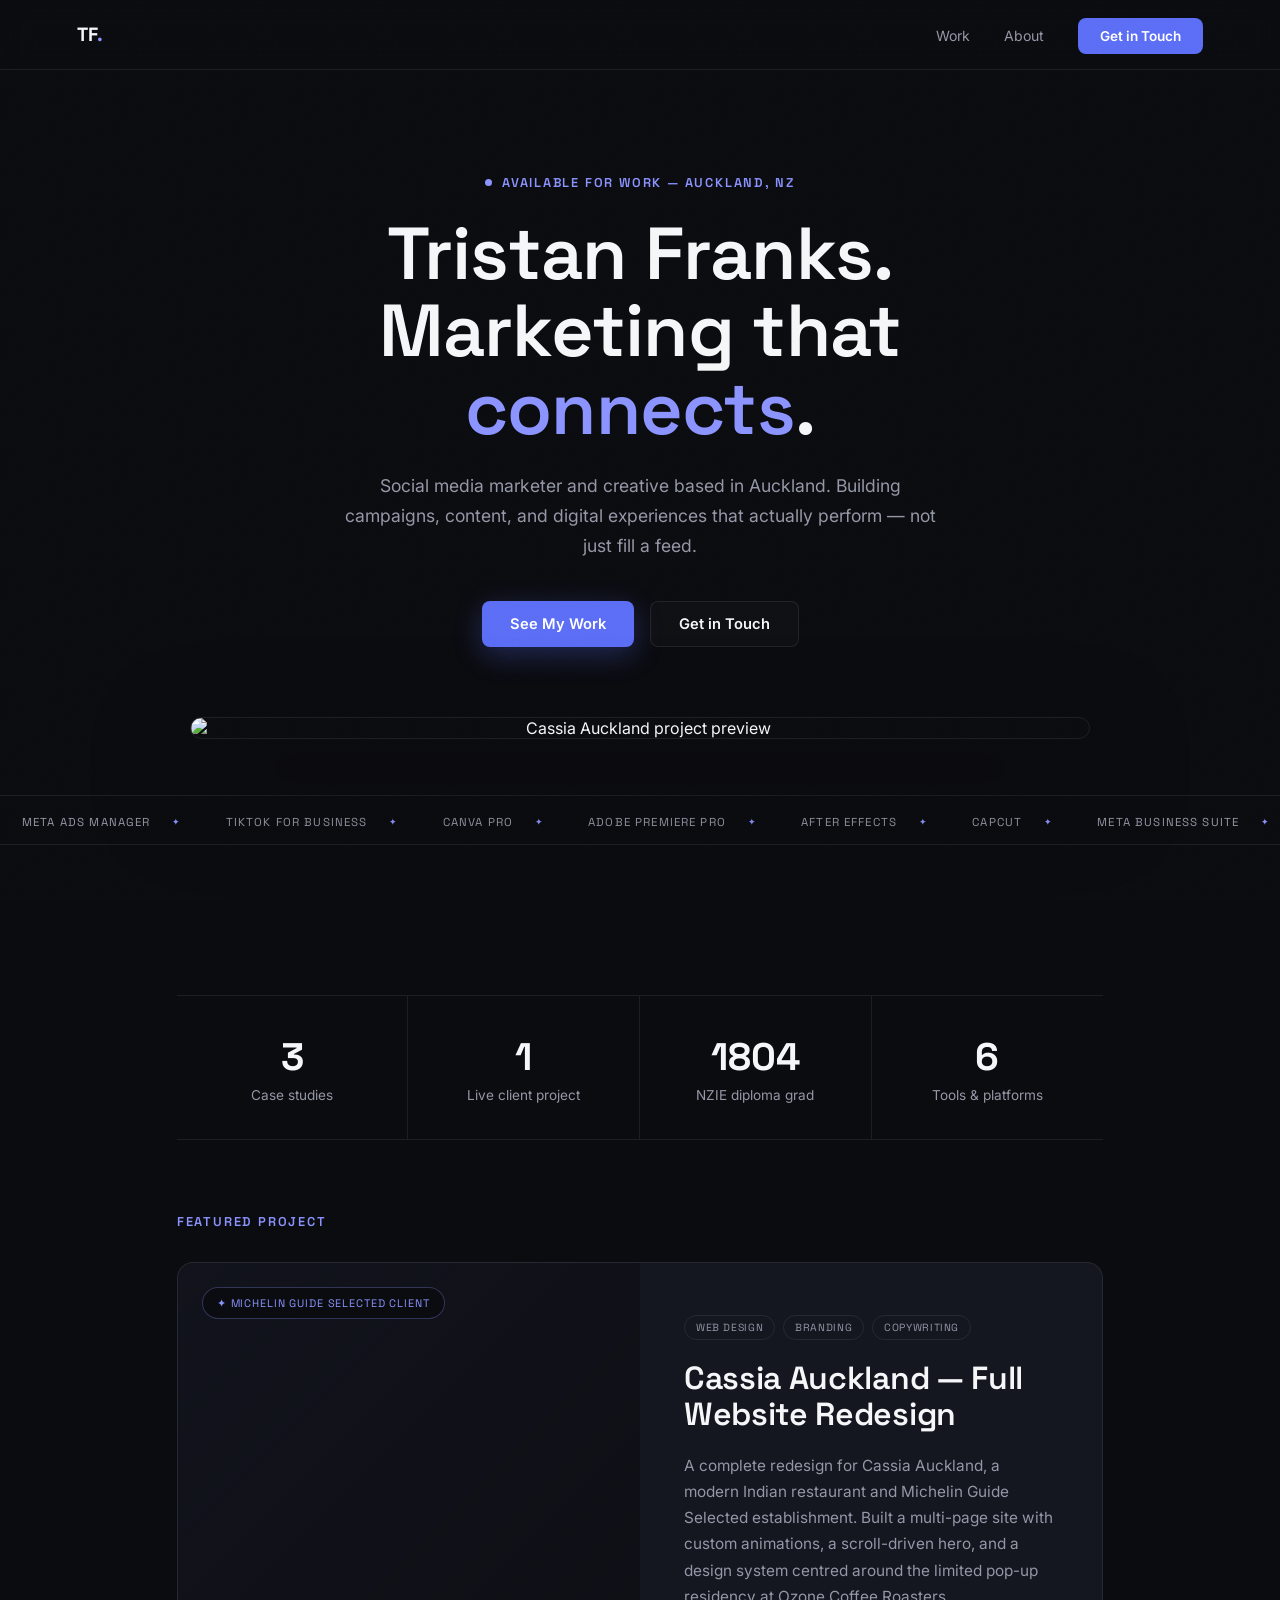
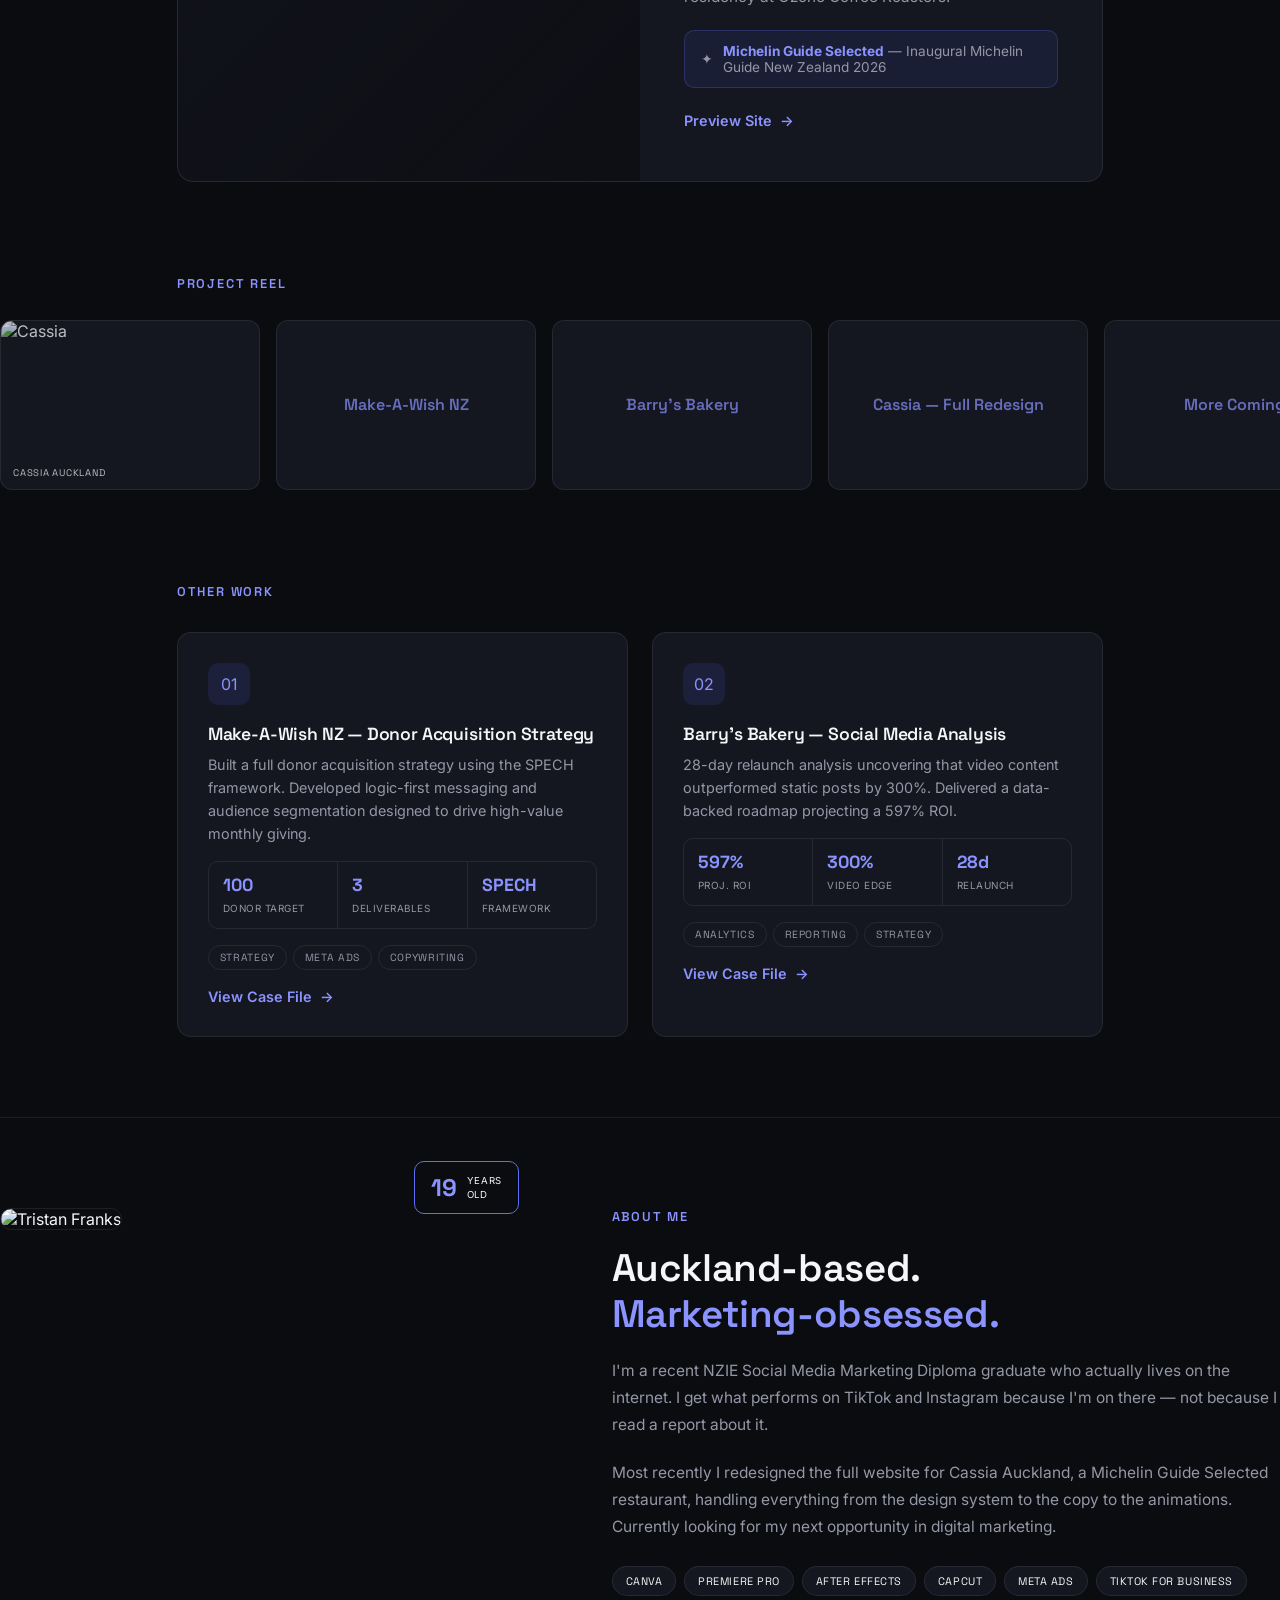
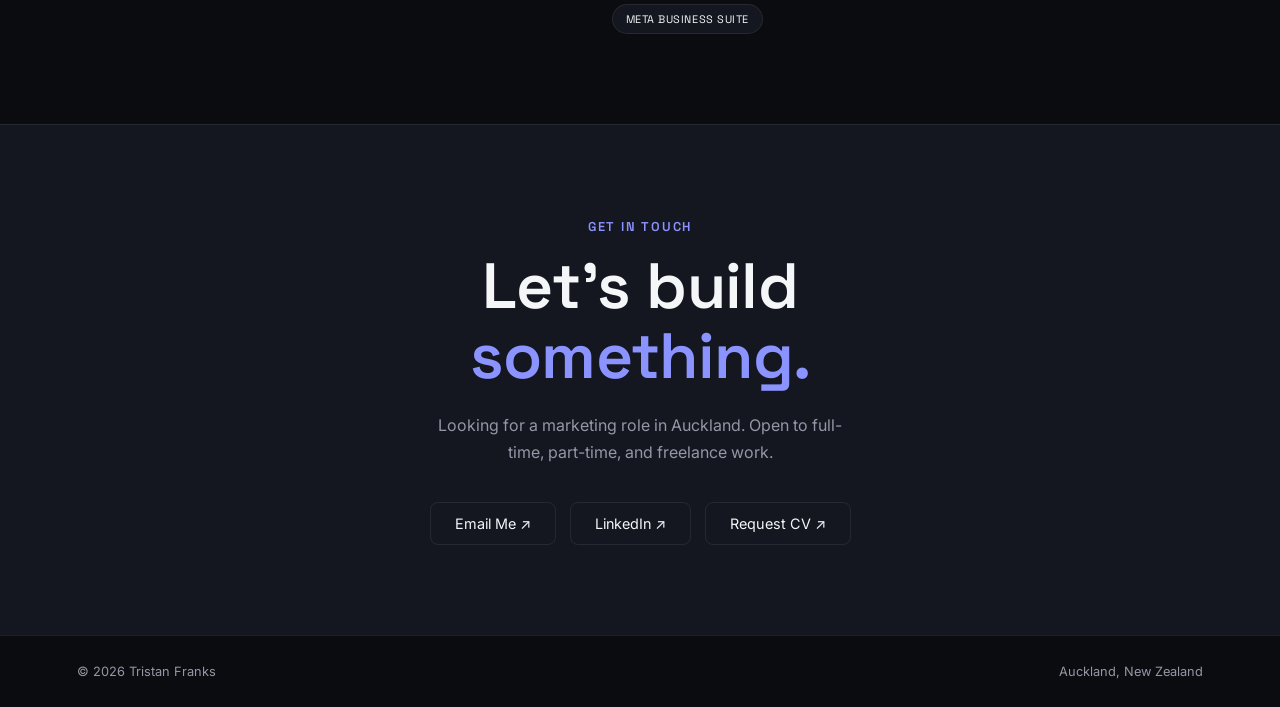
==== commit baafa19c: "Add files via upload" ====
--- a/index.html
+++ b/index.html
@@ -36,11 +36,14 @@
   }
   .cassia-card:hover{transform:translateY(-4px);box-shadow:0 30px 70px rgba(0,0,0,0.45);}
   .cassia-preview{
-    position:relative;min-height:420px;
+    position:relative;min-height:420px;overflow:hidden;cursor:zoom-in;
     background:
       linear-gradient(135deg,rgba(11,12,16,0.25),rgba(11,12,16,0.75)),
       url('https://images.squarespace-cdn.com/content/v1/6a0811fd6016d76237fa5d41/446c0d2b-7b5f-47e5-95f0-02f51c3871f2/Cassia+%28High+Res%29-122.jpg') center/cover no-repeat;
-  }
+    background-size:100%,cover;
+    transition:background-size 0.5s ease;
+  }
+  .cassia-card:hover .cassia-preview{background-size:100%,115%;}
   .cassia-badge{
     position:absolute;top:24px;left:24px;background:rgba(11,12,16,0.85);backdrop-filter:blur(8px);
     border:1px solid rgba(139,147,255,0.3);padding:8px 14px;border-radius:20px;
@@ -212,7 +215,7 @@
           <span>✦</span>
           <span><strong>Michelin Guide Selected</strong> — Inaugural Michelin Guide New Zealand 2026</span>
         </div>
-        <a href="https://cassiaredesign.netlify.app" target="_blank" class="project-link">View Live Site</a>
+        <a href="https://cassiaredesign.netlify.app" target="_blank" class="project-link">Preview Site</a>
       </div>
     </div>
   </div>
@@ -229,12 +232,12 @@
     <div class="reel-item"><img src="https://images.squarespace-cdn.com/content/v1/6a0811fd6016d76237fa5d41/446c0d2b-7b5f-47e5-95f0-02f51c3871f2/Cassia+%28High+Res%29-122.jpg" alt="Cassia"><span class="reel-label">Cassia Auckland</span></div>
     <div class="reel-item"><span class="placeholder-label">Make-A-Wish NZ</span></div>
     <div class="reel-item"><span class="placeholder-label">Barry's Bakery</span></div>
-    <div class="reel-item"><img src="https://images.squarespace-cdn.com/content/v1/6a0811fd6016d76237fa5d41/dcc53125-69a1-4db1-86ed-de9564a839e5/Screenshot+2026-05-31+at+12.22.44%E2%80%AFPM.png" alt="Cassia food"><span class="reel-label">Cassia — Menu</span></div>
+    <div class="reel-item"><span class="placeholder-label">Cassia — Full Redesign</span></div>
     <div class="reel-item"><span class="placeholder-label">More Coming</span></div>
     <div class="reel-item"><img src="https://images.squarespace-cdn.com/content/v1/6a0811fd6016d76237fa5d41/446c0d2b-7b5f-47e5-95f0-02f51c3871f2/Cassia+%28High+Res%29-122.jpg" alt="Cassia"><span class="reel-label">Cassia Auckland</span></div>
     <div class="reel-item"><span class="placeholder-label">Make-A-Wish NZ</span></div>
     <div class="reel-item"><span class="placeholder-label">Barry's Bakery</span></div>
-    <div class="reel-item"><img src="https://images.squarespace-cdn.com/content/v1/6a0811fd6016d76237fa5d41/dcc53125-69a1-4db1-86ed-de9564a839e5/Screenshot+2026-05-31+at+12.22.44%E2%80%AFPM.png" alt="Cassia food"><span class="reel-label">Cassia — Menu</span></div>
+    <div class="reel-item"><span class="placeholder-label">Cassia — Full Redesign</span></div>
     <div class="reel-item"><span class="placeholder-label">More Coming</span></div>
   </div>
 </section>
--- a/case-study.css
+++ b/case-study.css
@@ -0,0 +1,202 @@
+@import url('https://fonts.googleapis.com/css2?family=Space+Grotesk:wght@500;600;700&family=Inter:wght@400;500;600;700&display=swap');
+
+:root{
+  --bg:#0B0C10;
+  --bg-2:#141620;
+  --line:rgba(255,255,255,0.08);
+  --text:#F5F6F8;
+  --text-dim:#9497A6;
+  --accent:#5B6EF5;
+  --accent-2:#8B93FF;
+}
+
+*{margin:0;padding:0;box-sizing:border-box;}
+html{scroll-behavior:smooth;}
+body{
+  background:var(--bg);
+  color:var(--text);
+  font-family:'Inter',sans-serif;
+  -webkit-font-smoothing:antialiased;
+  overflow-x:hidden;
+}
+.container{max-width:1080px;margin:0 auto;padding:0 6vw;}
+.eyebrow{
+  font-family:'Space Grotesk',sans-serif;font-weight:600;
+  font-size:0.8rem;letter-spacing:0.14em;text-transform:uppercase;
+  color:var(--accent-2);
+}
+h1,h2,h3{font-family:'Space Grotesk',sans-serif;font-weight:600;letter-spacing:-0.01em;}
+.reveal{opacity:0;transform:translateY(18px);transition:opacity 0.7s ease,transform 0.7s ease;}
+.reveal.is-visible{opacity:1;transform:translateY(0);}
+
+/* ============ NAV ============ */
+nav{
+  display:flex;justify-content:space-between;align-items:center;
+  padding:22px 6vw;position:sticky;top:0;z-index:50;
+  background:rgba(11,12,16,0.75);backdrop-filter:blur(12px);
+  border-bottom:1px solid var(--line);
+}
+.nav-logo{font-family:'Space Grotesk',sans-serif;font-weight:700;font-size:1.2rem;color:var(--text);text-decoration:none;}
+.nav-logo span{color:var(--accent-2);}
+nav ul{list-style:none;display:flex;gap:34px;align-items:center;}
+nav a{color:var(--text-dim);text-decoration:none;font-size:0.88rem;transition:color 0.2s;}
+nav a:hover{color:var(--text);}
+.nav-cta{
+  background:var(--accent);color:#fff;padding:10px 22px;border-radius:8px;
+  font-weight:600;font-size:0.85rem;transition:transform 0.2s ease,box-shadow 0.2s ease;
+}
+.nav-cta:hover{transform:translateY(-2px);box-shadow:0 10px 30px rgba(91,110,245,0.35);color:#fff;}
+
+.hamburger{display:none;flex-direction:column;gap:5px;background:none;border:none;cursor:pointer;padding:4px;z-index:60;}
+.hamburger span{display:block;width:22px;height:2px;background:var(--text);border-radius:2px;transition:transform 0.3s ease,opacity 0.3s ease;}
+.hamburger.is-open span:nth-child(1){transform:translateY(7px) rotate(45deg);}
+.hamburger.is-open span:nth-child(2){opacity:0;}
+.hamburger.is-open span:nth-child(3){transform:translateY(-7px) rotate(-45deg);}
+.mobile-nav{
+  display:none;position:fixed;inset:0;background:var(--bg);z-index:55;
+  flex-direction:column;align-items:center;justify-content:center;gap:30px;
+  opacity:0;transition:opacity 0.3s ease;pointer-events:none;
+}
+.mobile-nav.is-open{opacity:1;pointer-events:auto;}
+.mobile-nav a{font-family:'Space Grotesk',sans-serif;font-size:2rem;color:var(--text);text-decoration:none;}
+.mobile-nav .m-cta{background:var(--accent);color:#fff;padding:14px 36px;border-radius:8px;font-size:1rem;margin-top:10px;}
+
+/* ============ HERO ============ */
+.hero{padding:110px 0 80px;text-align:center;}
+.hero-tag{margin-bottom:20px;}
+.hero .back-link{
+  display:inline-flex;align-items:center;gap:6px;color:var(--text-dim);
+  text-decoration:none;font-size:0.85rem;margin-bottom:28px;transition:color 0.2s;
+}
+.hero .back-link:hover{color:var(--text);}
+.hero h1{
+  font-size:clamp(2.6rem,6.5vw,4.6rem);line-height:1.05;margin:0 auto 24px;max-width:820px;
+}
+.hero h1 .hl{color:var(--accent-2);}
+.hero p.sub{
+  font-size:1.1rem;color:var(--text-dim);max-width:600px;margin:0 auto 40px;line-height:1.7;
+}
+.hero-actions{display:flex;gap:16px;justify-content:center;flex-wrap:wrap;margin-bottom:70px;}
+.btn{
+  padding:13px 28px;border-radius:8px;font-weight:600;font-size:0.92rem;text-decoration:none;
+  transition:all 0.2s ease;display:inline-flex;align-items:center;gap:8px;
+}
+.btn-primary{background:var(--accent);color:#fff;box-shadow:0 8px 28px rgba(91,110,245,0.3);}
+.btn-primary:hover{transform:translateY(-2px);box-shadow:0 12px 34px rgba(91,110,245,0.4);}
+.btn-ghost{border:1px solid var(--line);color:var(--text);background:rgba(255,255,255,0.02);}
+.btn-ghost:hover{border-color:rgba(255,255,255,0.25);background:rgba(255,255,255,0.05);}
+
+.hero-shot{
+  border-radius:16px;overflow:hidden;border:1px solid var(--line);
+  box-shadow:0 40px 100px rgba(0,0,0,0.5);max-width:900px;margin:0 auto;
+  cursor:zoom-in;
+}
+.hero-shot img{display:block;width:100%;transition:transform 0.5s ease;}
+.hero-shot:hover img{transform:scale(1.06);}
+
+/* ============ STAT COUNTERS ============ */
+.stat-row{
+  display:grid;grid-template-columns:repeat(auto-fit,minmax(150px,1fr));
+  gap:0;border-top:1px solid var(--line);border-bottom:1px solid var(--line);
+  margin:70px 0;
+}
+.stat-row .stat{padding:36px 20px;text-align:center;border-right:1px solid var(--line);}
+.stat-row .stat:last-child{border-right:none;}
+.stat-row .num{
+  font-family:'Space Grotesk',sans-serif;font-weight:700;font-size:2.4rem;
+  color:var(--text);display:block;
+}
+.stat-row .lbl{color:var(--text-dim);font-size:0.85rem;margin-top:6px;display:block;}
+
+/* ============ SECTION HEADERS ============ */
+.sec{padding:80px 0;}
+.sec-head{text-align:center;max-width:640px;margin:0 auto 56px;}
+.sec-head h2{font-size:clamp(1.9rem,4vw,2.6rem);margin-top:14px;}
+.sec-head p{color:var(--text-dim);margin-top:16px;line-height:1.7;}
+
+/* ============ HOW IT WORKS (numbered steps) ============ */
+.steps{display:grid;grid-template-columns:repeat(3,1fr);gap:32px;}
+.step{padding:32px 26px;border:1px solid var(--line);border-radius:14px;background:var(--bg-2);}
+.step .step-num{
+  font-family:'Space Grotesk',sans-serif;font-weight:700;font-size:0.85rem;color:var(--accent-2);
+  width:34px;height:34px;border:1px solid rgba(139,147,255,0.35);border-radius:50%;
+  display:flex;align-items:center;justify-content:center;margin-bottom:18px;
+}
+.step h3{font-size:1.15rem;margin-bottom:10px;}
+.step p{color:var(--text-dim);font-size:0.92rem;line-height:1.65;}
+
+/* ============ FEATURE / ICON GRID ============ */
+.feat-grid{display:grid;grid-template-columns:repeat(2,1fr);gap:24px;}
+.feat{padding:30px;border:1px solid var(--line);border-radius:14px;background:var(--bg-2);transition:border-color 0.2s;}
+.feat:hover{border-color:rgba(139,147,255,0.3);}
+.feat .icon{
+  width:42px;height:42px;border-radius:10px;background:rgba(91,110,245,0.12);
+  display:flex;align-items:center;justify-content:center;margin-bottom:18px;color:var(--accent-2);
+}
+.feat h3{font-size:1.1rem;margin-bottom:8px;}
+.feat p{color:var(--text-dim);font-size:0.9rem;line-height:1.6;}
+
+/* ============ PERSONA / AUDIENCE ============ */
+.persona{
+  display:grid;grid-template-columns:auto 1fr;gap:28px;align-items:center;
+  padding:34px;border:1px solid var(--line);border-radius:16px;background:var(--bg-2);
+}
+.persona img{width:88px;height:88px;border-radius:50%;object-fit:cover;border:2px solid var(--line);}
+.persona h3{font-size:1.3rem;margin-bottom:4px;}
+.persona .p-tag{color:var(--accent-2);font-size:0.85rem;margin-bottom:12px;}
+.persona p{color:var(--text-dim);font-size:0.92rem;line-height:1.65;}
+.chips{display:flex;flex-wrap:wrap;gap:8px;margin-top:14px;}
+.chips span{
+  font-size:0.75rem;color:var(--text-dim);border:1px solid var(--line);
+  padding:5px 12px;border-radius:20px;
+}
+
+/* ============ IMAGE SHOWCASE ============ */
+.shot-grid{display:grid;grid-template-columns:repeat(3,1fr);gap:20px;}
+.shot{border-radius:12px;overflow:hidden;border:1px solid var(--line);cursor:zoom-in;}
+.shot img{display:block;width:100%;aspect-ratio:4/3;object-fit:cover;transition:transform 0.5s ease;}
+.shot:hover img{transform:scale(1.12);}
+.shot-cap{color:var(--text-dim);font-size:0.8rem;margin-top:10px;text-align:center;}
+
+/* ============ QUOTE / REFLECTION ============ */
+.quote-block{
+  max-width:760px;margin:0 auto;text-align:center;padding:70px 0;
+}
+.quote-block .mark{font-family:'Space Grotesk',sans-serif;font-size:3rem;color:var(--accent-2);line-height:1;margin-bottom:20px;}
+.quote-block p{font-size:1.35rem;line-height:1.6;color:var(--text);font-family:'Space Grotesk',sans-serif;font-weight:500;}
+.quote-block .attr{margin-top:24px;color:var(--text-dim);font-size:0.9rem;font-family:'Inter',sans-serif;font-weight:400;}
+
+/* ============ NEXT PROJECT / FOOTER ============ */
+.next-project{
+  border-top:1px solid var(--line);padding:60px 0;text-align:center;
+}
+.next-project .eyebrow{margin-bottom:14px;}
+.next-project a{
+  font-family:'Space Grotesk',sans-serif;font-size:clamp(1.8rem,4vw,2.6rem);
+  color:var(--text);text-decoration:none;transition:color 0.2s;
+}
+.next-project a:hover{color:var(--accent-2);}
+
+footer{
+  padding:28px 6vw;display:flex;justify-content:space-between;align-items:center;
+  border-top:1px solid var(--line);font-size:0.8rem;color:var(--text-dim);
+}
+
+.note{
+  max-width:640px;margin:0 auto 0;padding:16px 20px;border:1px solid var(--line);
+  border-radius:10px;color:var(--text-dim);font-size:0.85rem;line-height:1.6;text-align:center;
+  background:rgba(255,255,255,0.02);
+}
+
+@media(max-width:860px){
+  nav ul{display:none;}
+  .hamburger{display:flex;}
+  .mobile-nav{display:flex;}
+  .steps{grid-template-columns:1fr;}
+  .feat-grid{grid-template-columns:1fr;}
+  .shot-grid{grid-template-columns:1fr;}
+  .persona{grid-template-columns:1fr;text-align:center;}
+  .persona img{margin:0 auto;}
+  .stat-row{grid-template-columns:repeat(2,1fr);}
+  .stat-row .stat:nth-child(2n){border-right:none;}
+}
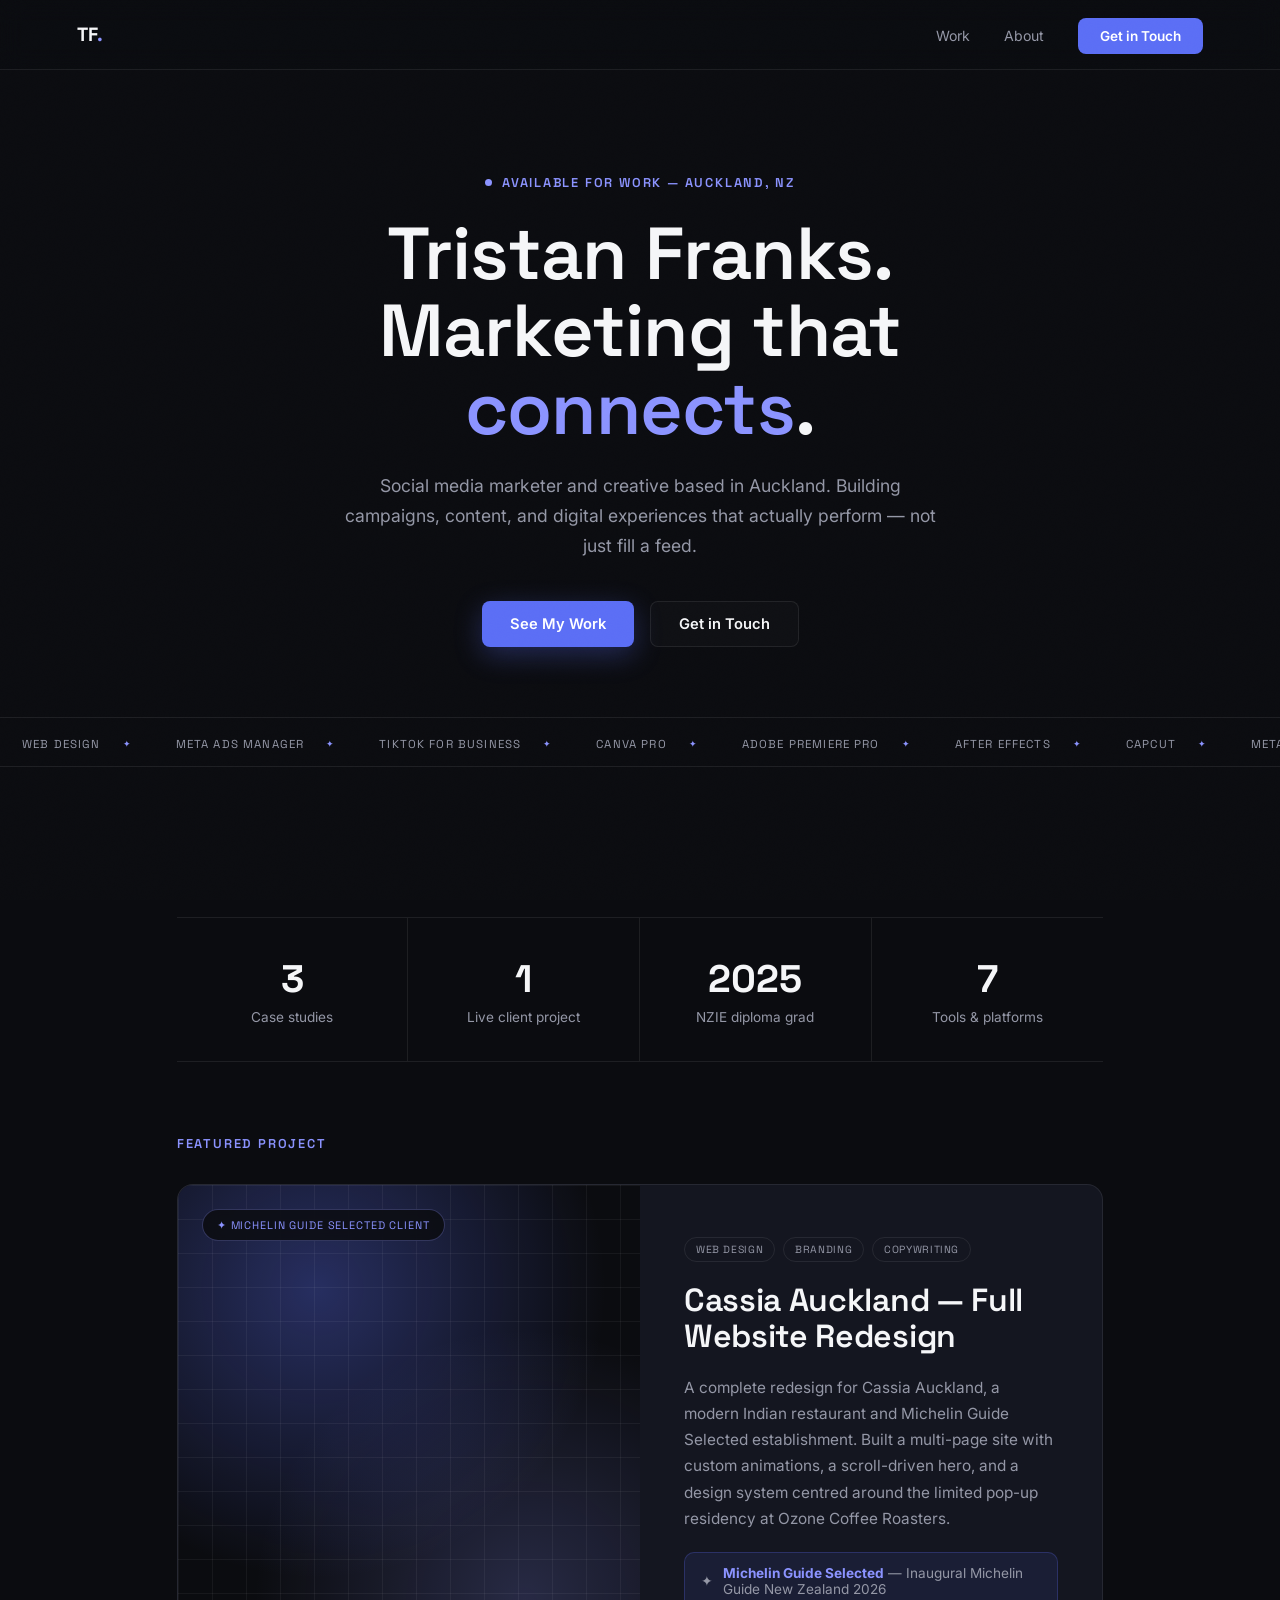
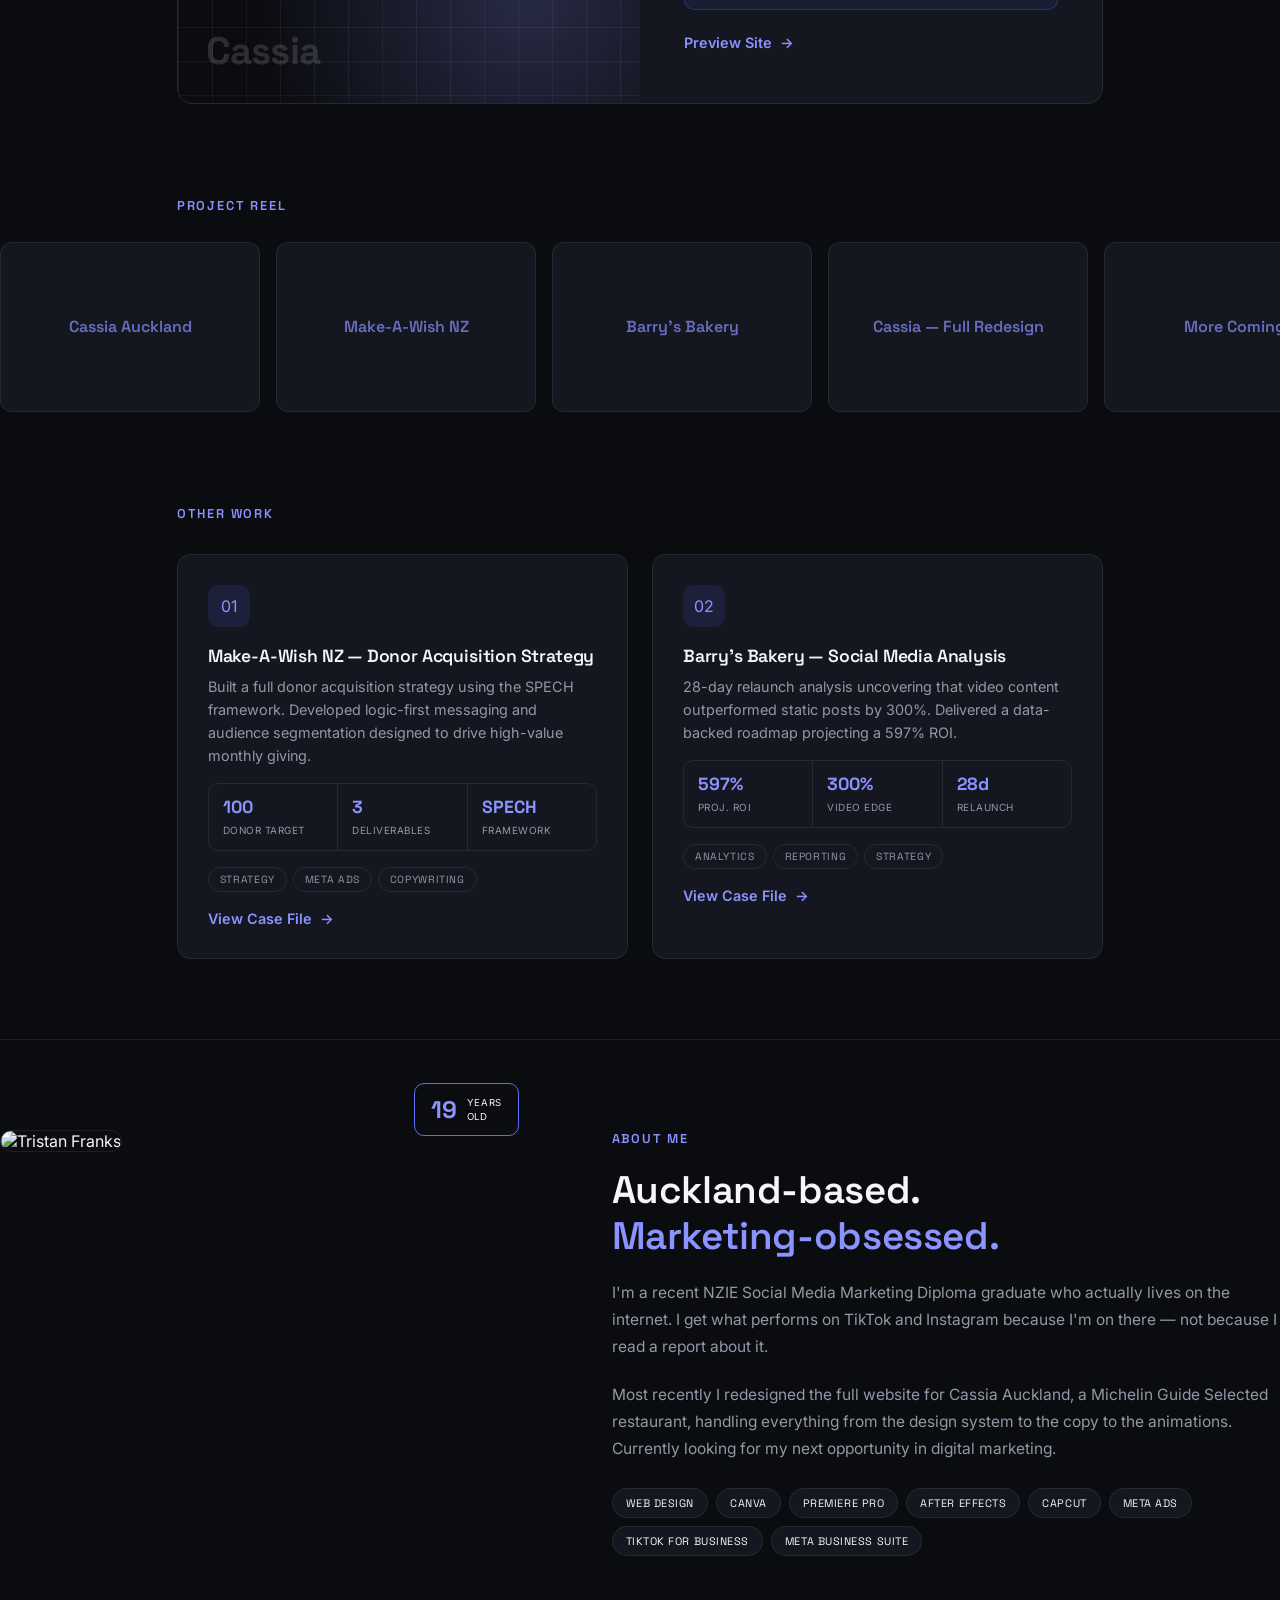
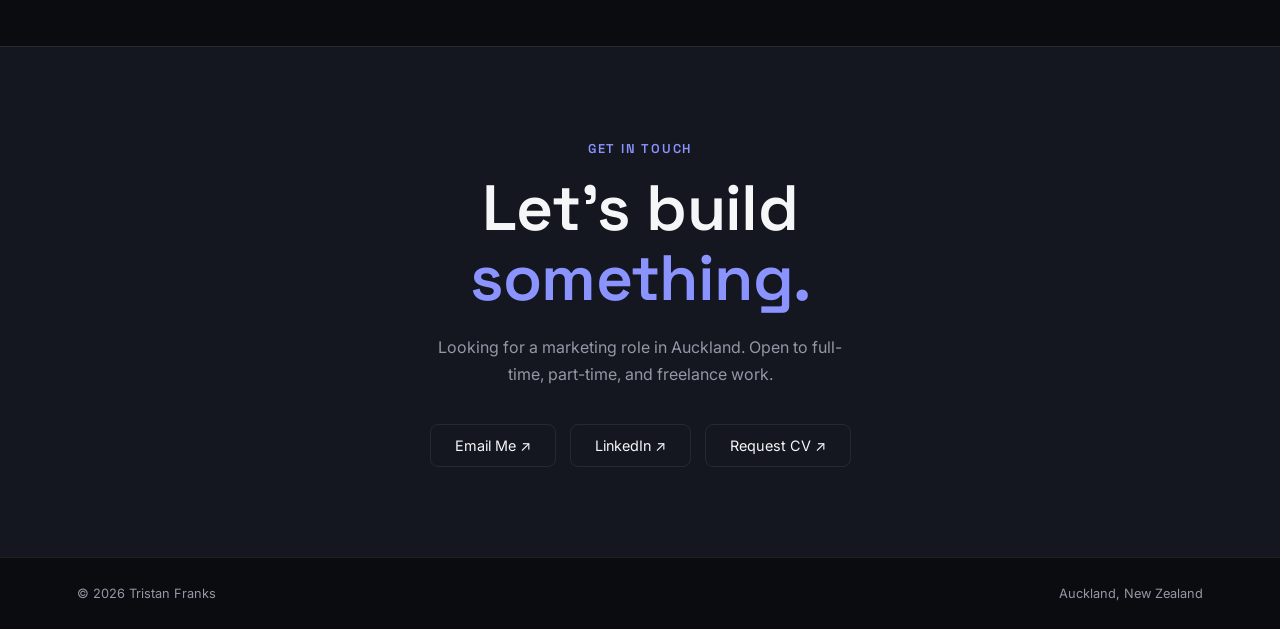
==== commit a953b1c1: "Add files via upload" ====
--- a/index.html
+++ b/index.html
@@ -36,14 +36,26 @@
   }
   .cassia-card:hover{transform:translateY(-4px);box-shadow:0 30px 70px rgba(0,0,0,0.45);}
   .cassia-preview{
-    position:relative;min-height:420px;overflow:hidden;cursor:zoom-in;
+    position:relative;min-height:420px;overflow:hidden;
     background:
-      linear-gradient(135deg,rgba(11,12,16,0.25),rgba(11,12,16,0.75)),
-      url('https://images.squarespace-cdn.com/content/v1/6a0811fd6016d76237fa5d41/446c0d2b-7b5f-47e5-95f0-02f51c3871f2/Cassia+%28High+Res%29-122.jpg') center/cover no-repeat;
-    background-size:100%,cover;
-    transition:background-size 0.5s ease;
-  }
-  .cassia-card:hover .cassia-preview{background-size:100%,115%;}
+      radial-gradient(circle at 30% 20%, rgba(91,110,245,0.35), transparent 55%),
+      radial-gradient(circle at 75% 80%, rgba(139,147,255,0.22), transparent 50%),
+      var(--bg);
+  }
+  .cassia-preview::before{
+    content:"";position:absolute;inset:0;
+    background-image:
+      linear-gradient(rgba(255,255,255,0.05) 1px, transparent 1px),
+      linear-gradient(90deg, rgba(255,255,255,0.05) 1px, transparent 1px);
+    background-size:34px 34px;
+    transition:transform 0.6s ease;
+  }
+  .cassia-card:hover .cassia-preview::before{transform:scale(1.08);}
+  .cassia-wordmark{
+    position:absolute;bottom:28px;left:28px;
+    font-family:'Space Grotesk',sans-serif;font-weight:700;font-size:2.4rem;
+    color:rgba(245,246,248,0.14);letter-spacing:-0.02em;
+  }
   .cassia-badge{
     position:absolute;top:24px;left:24px;background:rgba(11,12,16,0.85);backdrop-filter:blur(8px);
     border:1px solid rgba(139,147,255,0.3);padding:8px 14px;border-radius:20px;
@@ -168,16 +180,13 @@
       <a href="#work" class="btn btn-primary">See My Work</a>
       <a href="#contact" class="btn btn-ghost">Get in Touch</a>
     </div>
-    <div class="hero-shot reveal">
-      <img src="https://images.squarespace-cdn.com/content/v1/6a0811fd6016d76237fa5d41/446c0d2b-7b5f-47e5-95f0-02f51c3871f2/Cassia+%28High+Res%29-122.jpg" alt="Cassia Auckland project preview">
-    </div>
   </div>
   <div class="ticker">
     <div class="ticker-track">
-      <span>Meta Ads Manager</span><span>TikTok for Business</span><span>Canva Pro</span><span>Adobe Premiere Pro</span>
+      <span>Web Design</span><span>Meta Ads Manager</span><span>TikTok for Business</span><span>Canva Pro</span><span>Adobe Premiere Pro</span>
       <span>After Effects</span><span>CapCut</span><span>Meta Business Suite</span><span>Short-Form Video</span>
       <span>Social Strategy</span><span>Content Creation</span>
-      <span>Meta Ads Manager</span><span>TikTok for Business</span><span>Canva Pro</span><span>Adobe Premiere Pro</span>
+      <span>Web Design</span><span>Meta Ads Manager</span><span>TikTok for Business</span><span>Canva Pro</span><span>Adobe Premiere Pro</span>
       <span>After Effects</span><span>CapCut</span><span>Meta Business Suite</span><span>Short-Form Video</span>
       <span>Social Strategy</span><span>Content Creation</span>
     </div>
@@ -202,6 +211,7 @@
     <div class="cassia-card reveal">
       <div class="cassia-preview">
         <div class="cassia-badge">✦ Michelin Guide Selected Client</div>
+        <div class="cassia-wordmark">Cassia</div>
       </div>
       <div class="cassia-info">
         <div class="project-type">
@@ -229,12 +239,12 @@
     </div>
   </div>
   <div class="reel-track">
-    <div class="reel-item"><img src="https://images.squarespace-cdn.com/content/v1/6a0811fd6016d76237fa5d41/446c0d2b-7b5f-47e5-95f0-02f51c3871f2/Cassia+%28High+Res%29-122.jpg" alt="Cassia"><span class="reel-label">Cassia Auckland</span></div>
+    <div class="reel-item"><span class="placeholder-label">Cassia Auckland</span></div>
     <div class="reel-item"><span class="placeholder-label">Make-A-Wish NZ</span></div>
     <div class="reel-item"><span class="placeholder-label">Barry's Bakery</span></div>
     <div class="reel-item"><span class="placeholder-label">Cassia — Full Redesign</span></div>
     <div class="reel-item"><span class="placeholder-label">More Coming</span></div>
-    <div class="reel-item"><img src="https://images.squarespace-cdn.com/content/v1/6a0811fd6016d76237fa5d41/446c0d2b-7b5f-47e5-95f0-02f51c3871f2/Cassia+%28High+Res%29-122.jpg" alt="Cassia"><span class="reel-label">Cassia Auckland</span></div>
+    <div class="reel-item"><span class="placeholder-label">Cassia Auckland</span></div>
     <div class="reel-item"><span class="placeholder-label">Make-A-Wish NZ</span></div>
     <div class="reel-item"><span class="placeholder-label">Barry's Bakery</span></div>
     <div class="reel-item"><span class="placeholder-label">Cassia — Full Redesign</span></div>
@@ -290,7 +300,7 @@
       <p>I'm a recent NZIE Social Media Marketing Diploma graduate who actually lives on the internet. I get what performs on TikTok and Instagram because I'm on there — not because I read a report about it.</p>
       <p>Most recently I redesigned the full website for Cassia Auckland, a Michelin Guide Selected restaurant, handling everything from the design system to the copy to the animations. Currently looking for my next opportunity in digital marketing.</p>
       <div class="tools-grid">
-        <span class="tool">Canva</span><span class="tool">Premiere Pro</span><span class="tool">After Effects</span>
+        <span class="tool">Web Design</span><span class="tool">Canva</span><span class="tool">Premiere Pro</span><span class="tool">After Effects</span>
         <span class="tool">CapCut</span><span class="tool">Meta Ads</span><span class="tool">TikTok for Business</span><span class="tool">Meta Business Suite</span>
       </div>
     </div>
@@ -316,39 +326,6 @@
   <span>Auckland, New Zealand</span>
 </footer>
 
-<script>
-  const hamburger=document.getElementById('hamburger'),mobileNav=document.getElementById('mobile-nav');
-  function openMenu(){mobileNav.style.display='flex';requestAnimationFrame(()=>requestAnimationFrame(()=>mobileNav.classList.add('is-open')));hamburger.classList.add('is-open');document.body.style.overflow='hidden';}
-  function closeMenu(){mobileNav.classList.remove('is-open');hamburger.classList.remove('is-open');document.body.style.overflow='';setTimeout(()=>{mobileNav.style.display='none';},300);}
-  hamburger.addEventListener('click',()=>mobileNav.classList.contains('is-open')?closeMenu():openMenu());
-  mobileNav.querySelectorAll('a').forEach(a=>a.addEventListener('click',closeMenu));
-
-  const observer=new IntersectionObserver((entries)=>{entries.forEach(e=>{if(e.isIntersecting){e.target.classList.add('is-visible');observer.unobserve(e.target);}});},{threshold:0.1});
-  document.querySelectorAll('.reveal').forEach(el=>observer.observe(el));
-
-  const counters=document.querySelectorAll('.stat-row .num');
-  const countObserver=new IntersectionObserver((entries)=>{
-    entries.forEach(entry=>{
-      if(entry.isIntersecting){
-        const el=entry.target;
-        const raw=el.textContent.trim();
-        const match=raw.match(/^([^\d]*)(\d+(\.\d+)?)(.*)$/);
-        if(match){
-          const prefix=match[1],target=parseFloat(match[2]),decimals=match[3]?match[3].length-1:0,suffix=match[4];
-          let cur=0;const dur=1200,start=performance.now();
-          function tick(now){
-            const p=Math.min((now-start)/dur,1);
-            cur=target*p;
-            el.textContent=prefix+cur.toFixed(decimals)+suffix;
-            if(p<1) requestAnimationFrame(tick); else el.textContent=prefix+target.toFixed(decimals)+suffix;
-          }
-          requestAnimationFrame(tick);
-        } else { /* non-numeric like "2025" already fine */ }
-        countObserver.unobserve(el);
-      }
-    });
-  },{threshold:0.4});
-  counters.forEach(c=>countObserver.observe(c));
-</script>
+<script src="site.js"></script>
 </body>
 </html>
--- a/case-study.css
+++ b/case-study.css
@@ -89,10 +89,8 @@
 .hero-shot{
   border-radius:16px;overflow:hidden;border:1px solid var(--line);
   box-shadow:0 40px 100px rgba(0,0,0,0.5);max-width:900px;margin:0 auto;
-  cursor:zoom-in;
-}
-.hero-shot img{display:block;width:100%;transition:transform 0.5s ease;}
-.hero-shot:hover img{transform:scale(1.06);}
+}
+.hero-shot img{display:block;width:100%;transition:transform 0.4s ease;}
 
 /* ============ STAT COUNTERS ============ */
 .stat-row{
@@ -153,9 +151,8 @@
 
 /* ============ IMAGE SHOWCASE ============ */
 .shot-grid{display:grid;grid-template-columns:repeat(3,1fr);gap:20px;}
-.shot{border-radius:12px;overflow:hidden;border:1px solid var(--line);cursor:zoom-in;}
-.shot img{display:block;width:100%;aspect-ratio:4/3;object-fit:cover;transition:transform 0.5s ease;}
-.shot:hover img{transform:scale(1.12);}
+.shot{border-radius:12px;overflow:hidden;border:1px solid var(--line);}
+.shot img{display:block;width:100%;aspect-ratio:4/3;object-fit:cover;transition:transform 0.4s ease;}
 .shot-cap{color:var(--text-dim);font-size:0.8rem;margin-top:10px;text-align:center;}
 
 /* ============ QUOTE / REFLECTION ============ */
@@ -200,3 +197,46 @@
   .stat-row{grid-template-columns:repeat(2,1fr);}
   .stat-row .stat:nth-child(2n){border-right:none;}
 }
+
+/* ============ DESKTOP-ONLY HOVER POP ============ */
+@media (hover: hover) and (pointer: fine){
+  .shot, .hero-shot{cursor:zoom-in;}
+  .shot:hover img{transform:scale(1.1);}
+  .hero-shot:hover img{transform:scale(1.05);}
+}
+
+/* ============ LIGHTBOX ============ */
+.lightbox-overlay{
+  position:fixed;inset:0;background:rgba(4,5,8,0.94);z-index:300;
+  display:none;align-items:center;justify-content:center;padding:60px;
+  opacity:0;transition:opacity 0.25s ease;
+}
+.lightbox-overlay.is-open{display:flex;opacity:1;}
+.lightbox-overlay img{
+  max-width:88vw;max-height:82vh;border-radius:8px;object-fit:contain;
+  box-shadow:0 50px 120px rgba(0,0,0,0.6);
+  transform:scale(0.95);transition:transform 0.25s ease;
+}
+.lightbox-overlay.is-open img{transform:scale(1);}
+.lightbox-close, .lightbox-nav{
+  position:absolute;border-radius:50%;
+  background:rgba(255,255,255,0.06);border:1px solid var(--line);color:var(--text);
+  cursor:pointer;display:flex;align-items:center;justify-content:center;
+  transition:background 0.2s ease, transform 0.2s ease;
+}
+.lightbox-close:hover, .lightbox-nav:hover{background:rgba(255,255,255,0.14);}
+.lightbox-close{top:22px;right:24px;width:42px;height:42px;font-size:1.2rem;}
+.lightbox-nav{top:50%;transform:translateY(-50%);width:50px;height:50px;font-size:1.4rem;}
+.lightbox-nav:hover{transform:translateY(-50%) scale(1.06);}
+.lightbox-prev{left:20px;}
+.lightbox-next{right:20px;}
+.lightbox-caption{
+  position:absolute;bottom:26px;left:0;right:0;text-align:center;
+  color:var(--text-dim);font-size:0.82rem;font-family:'Inter',sans-serif;
+}
+@media(max-width:700px){
+  .lightbox-overlay{padding:20px;}
+  .lightbox-nav{width:40px;height:40px;font-size:1.1rem;}
+  .lightbox-prev{left:8px;}
+  .lightbox-next{right:8px;}
+}
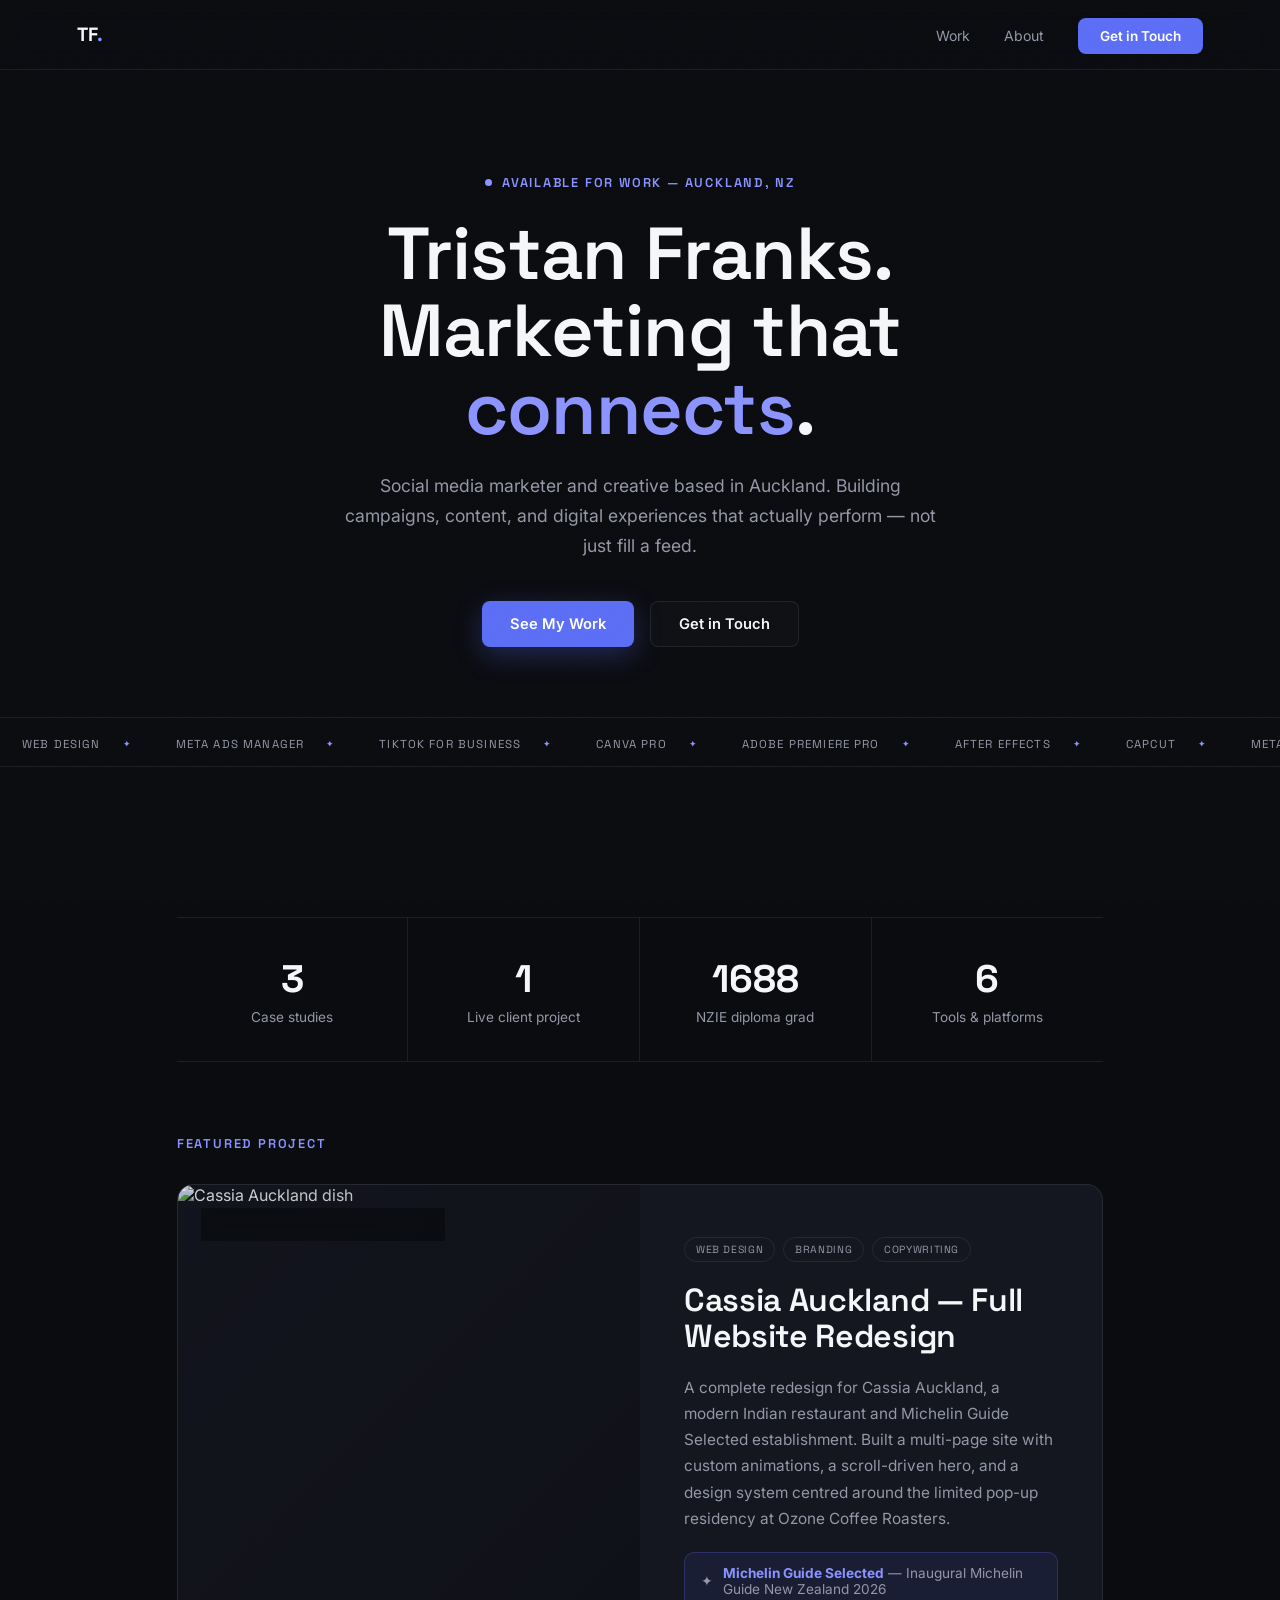
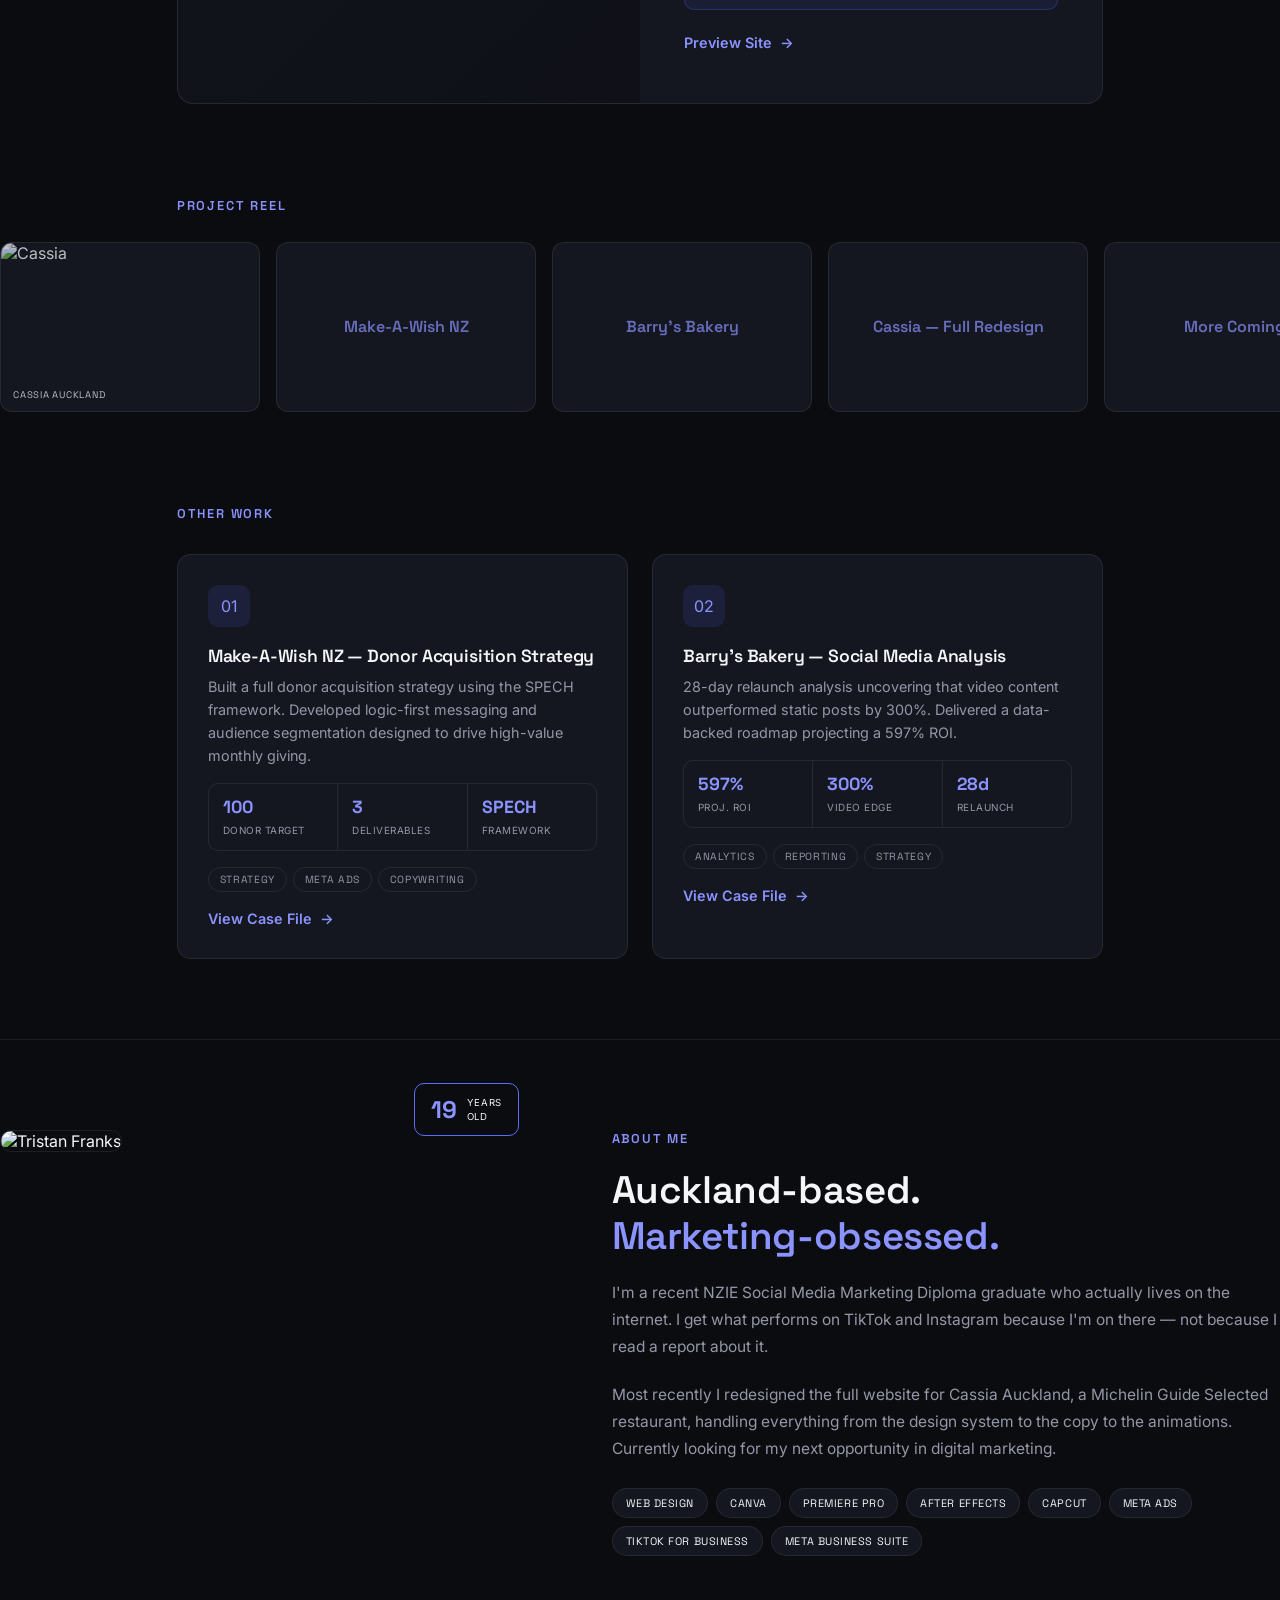
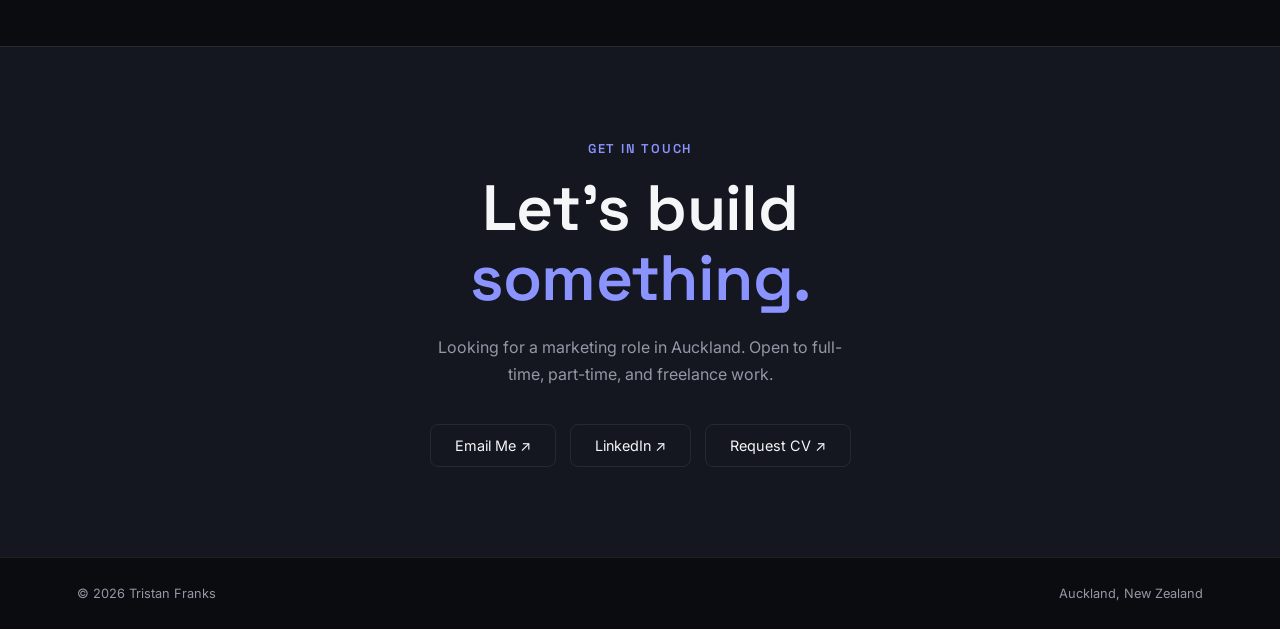
==== commit 6b513f6e: "Update index.html" ====
--- a/index.html
+++ b/index.html
@@ -36,30 +36,22 @@
   }
   .cassia-card:hover{transform:translateY(-4px);box-shadow:0 30px 70px rgba(0,0,0,0.45);}
   .cassia-preview{
-    position:relative;min-height:420px;overflow:hidden;
-    background:
-      radial-gradient(circle at 30% 20%, rgba(91,110,245,0.35), transparent 55%),
-      radial-gradient(circle at 75% 80%, rgba(139,147,255,0.22), transparent 50%),
-      var(--bg);
-  }
-  .cassia-preview::before{
+    position:relative;min-height:420px;overflow:hidden;cursor:zoom-in;
+  }
+  .cassia-preview img{
+    position:absolute;inset:0;width:100%;height:100%;object-fit:cover;
+    transition:transform 0.6s ease;
+  }
+  .cassia-preview::after{
     content:"";position:absolute;inset:0;
-    background-image:
-      linear-gradient(rgba(255,255,255,0.05) 1px, transparent 1px),
-      linear-gradient(90deg, rgba(255,255,255,0.05) 1px, transparent 1px);
-    background-size:34px 34px;
-    transition:transform 0.6s ease;
-  }
-  .cassia-card:hover .cassia-preview::before{transform:scale(1.08);}
-  .cassia-wordmark{
-    position:absolute;bottom:28px;left:28px;
-    font-family:'Space Grotesk',sans-serif;font-weight:700;font-size:2.4rem;
-    color:rgba(245,246,248,0.14);letter-spacing:-0.02em;
-  }
+    background:linear-gradient(135deg,rgba(11,12,16,0.15),rgba(11,12,16,0.55));
+  }
+  .cassia-card:hover .cassia-preview img{transform:scale(1.08);}
   .cassia-badge{
     position:absolute;top:24px;left:24px;background:rgba(11,12,16,0.85);backdrop-filter:blur(8px);
     border:1px solid rgba(139,147,255,0.3);padding:8px 14px;border-radius:20px;
     font-family:'Space Grotesk',sans-serif;font-size:0.68rem;letter-spacing:0.08em;text-transform:uppercase;color:var(--accent-2);
+    z-index:2;
   }
   .cassia-info{padding:52px 44px;display:flex;flex-direction:column;justify-content:center;gap:20px;}
   .cassia-info .project-type{display:flex;gap:8px;flex-wrap:wrap;}
@@ -210,8 +202,8 @@
     </div>
     <div class="cassia-card reveal">
       <div class="cassia-preview">
+        <img src="https://images.squarespace-cdn.com/content/v1/6a0811fd6016d76237fa5d41/446c0d2b-7b5f-47e5-95f0-02f51c3871f2/Cassia+%28High+Res%29-122.jpg" alt="Cassia Auckland dish">
         <div class="cassia-badge">✦ Michelin Guide Selected Client</div>
-        <div class="cassia-wordmark">Cassia</div>
       </div>
       <div class="cassia-info">
         <div class="project-type">
@@ -239,12 +231,12 @@
     </div>
   </div>
   <div class="reel-track">
-    <div class="reel-item"><span class="placeholder-label">Cassia Auckland</span></div>
+    <div class="reel-item"><img src="https://images.squarespace-cdn.com/content/v1/6a0811fd6016d76237fa5d41/446c0d2b-7b5f-47e5-95f0-02f51c3871f2/Cassia+%28High+Res%29-122.jpg" alt="Cassia"><span class="reel-label">Cassia Auckland</span></div>
     <div class="reel-item"><span class="placeholder-label">Make-A-Wish NZ</span></div>
     <div class="reel-item"><span class="placeholder-label">Barry's Bakery</span></div>
     <div class="reel-item"><span class="placeholder-label">Cassia — Full Redesign</span></div>
     <div class="reel-item"><span class="placeholder-label">More Coming</span></div>
-    <div class="reel-item"><span class="placeholder-label">Cassia Auckland</span></div>
+    <div class="reel-item"><img src="https://images.squarespace-cdn.com/content/v1/6a0811fd6016d76237fa5d41/446c0d2b-7b5f-47e5-95f0-02f51c3871f2/Cassia+%28High+Res%29-122.jpg" alt="Cassia"><span class="reel-label">Cassia Auckland</span></div>
     <div class="reel-item"><span class="placeholder-label">Make-A-Wish NZ</span></div>
     <div class="reel-item"><span class="placeholder-label">Barry's Bakery</span></div>
     <div class="reel-item"><span class="placeholder-label">Cassia — Full Redesign</span></div>
